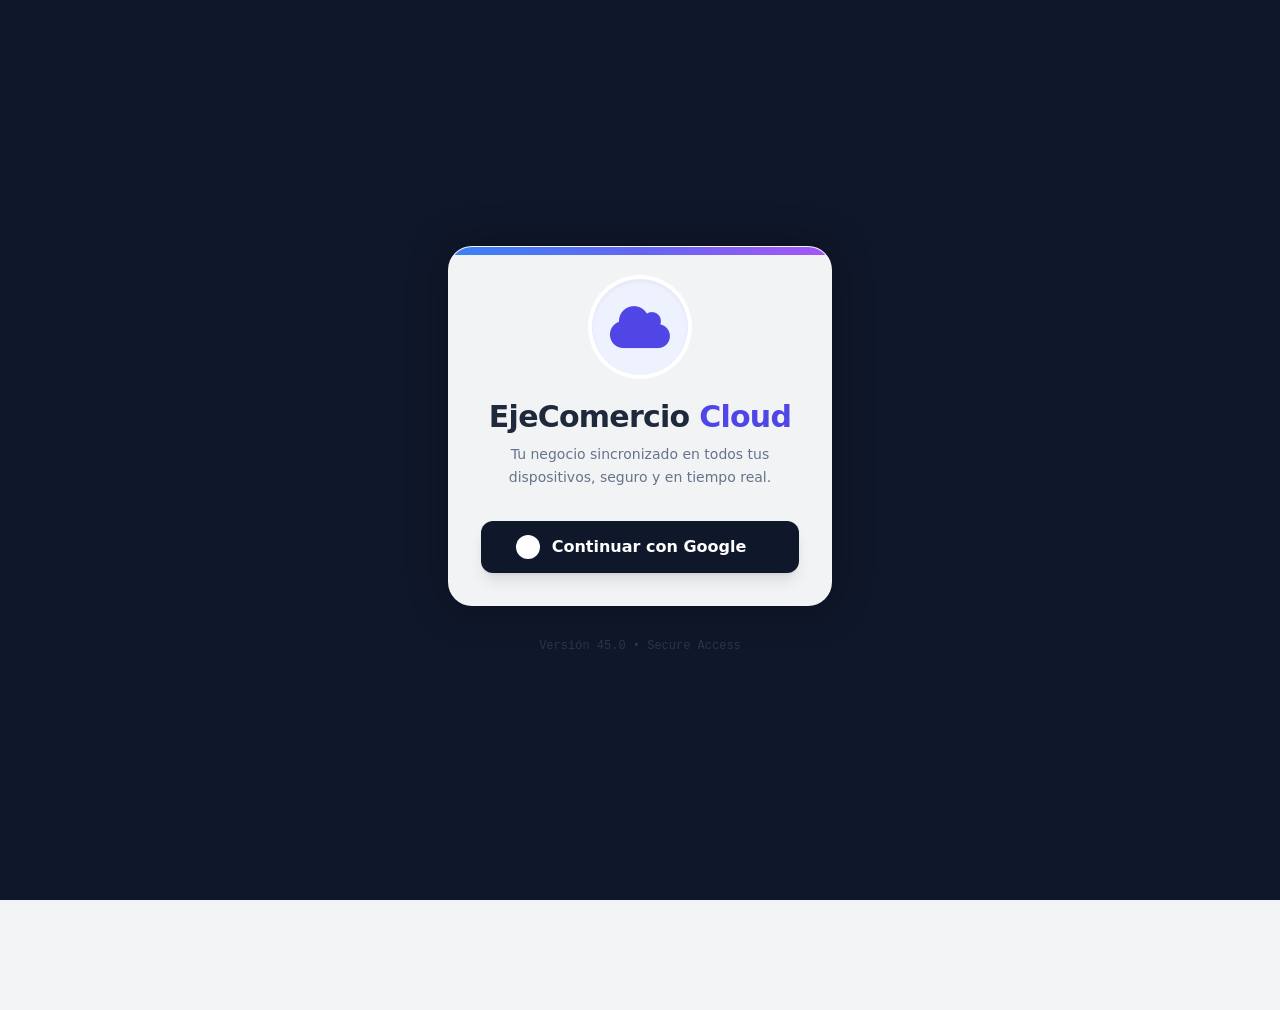
==== index.html @ ea10b77c "v78.2: CACHE_NAME y etiquetas de versión Co-Authored-By: Claude Opus 5.5 <noreply@anthropic.com>" ====
<!DOCTYPE html>
<html lang="es">
<head>
    <meta charset="UTF-8">
    <meta name="viewport" content="width=device-width, initial-scale=1.0">
    <link rel="manifest" href="manifest.json">
    <meta name="theme-color" content="#0F172A">
    <link rel="apple-touch-icon" href="icon-192.png">
    <meta name="apple-mobile-web-app-status-bar-style" content="black-translucent">

    <title>EjeComercio v78.2</title>

    <!-- Fase 39: diseño «Mostrador» opcional, por dispositivo. Antes de pintar, para que no parpadee. -->
    <script>var UI2 = false; try { UI2 = localStorage.getItem('inv_ui') === '2'; } catch (e) {} if (UI2) document.documentElement.classList.add('ui2');</script>

    <!-- ?v=2: evita la copia opaca que guardó el Service Worker hasta la v62.0. Al cambiar de versión una librería, recalcular integrity. -->
    <script src="https://www.gstatic.com/firebasejs/10.8.0/firebase-app-compat.js?v=2" integrity="sha384-4gq9w/AGf72FXdNQ3Kn3EqWP7633NbCMjpYHt8YCZyXf23o2opcuAr4cif41tLrC" crossorigin="anonymous"></script>
    <script src="https://www.gstatic.com/firebasejs/10.8.0/firebase-auth-compat.js?v=2" integrity="sha384-xtdq4MQqPj1dB5DQsuw9O7dh4kHhMP/Wp5u8O1jiaWiou13ZfJIgiccjtVK2pBhL" crossorigin="anonymous"></script>
    <script src="https://www.gstatic.com/firebasejs/10.8.0/firebase-firestore-compat.js?v=2" integrity="sha384-Qgqc/HETq5lqJnRDqWnV1AZGw3pgMYNUVaqLLN1W/55XuWK94epwbCQrOvdoh1Zo" crossorigin="anonymous"></script>
    <script src="https://www.gstatic.com/firebasejs/10.8.0/firebase-storage-compat.js?v=2" integrity="sha384-yTXgVdKIoM5XuQZ1AGw9zFUgmu45OeHYpGDbbWtXHu/qOJxneVAXbw5Rh5CGninE" crossorigin="anonymous"></script>

    <script src="js/vendor/tailwind-3.4.17.js"></script>
    <script src="https://unpkg.com/html5-qrcode@2.3.8/html5-qrcode.min.js?v=2" integrity="sha384-c9d8RFSL+u3exBOJ4Yp3HUJXS4znl9f+z66d1y54ig+ea249SpqR+w1wyvXz/lk+" crossorigin="anonymous" type="text/javascript"></script>
    <script src="https://cdnjs.cloudflare.com/ajax/libs/crypto-js/4.1.1/crypto-js.min.js?v=2" integrity="sha384-S3wQ/l0OsbJoFeJC81UIr3JOlx/OzNJpRt1bV+yhpWQxPAahfpQtpxBSfn+Isslc" crossorigin="anonymous"></script>
    <script src="https://cdn.jsdelivr.net/npm/chart.js@4.6.1/dist/chart.umd.min.js?v=2" integrity="sha384-Emf5ZVIUiarAdhkgtqK+5/Z5qIvM6QoVrS+qAVtfyZVuD5lIHrac0me485+Antp0" crossorigin="anonymous"></script>

    <script src="https://cdnjs.cloudflare.com/ajax/libs/html-to-image/1.11.11/html-to-image.js?v=2" integrity="sha384-UbfRVKN3/elS1r7JcK2FhmPP+KlJ4CvYwbyYD7tH+uTkbT9bNJr9eJeQ0FoFbAgz" crossorigin="anonymous"></script>
    <script src="https://cdnjs.cloudflare.com/ajax/libs/qrcode-generator/1.4.4/qrcode.min.js?v=2" integrity="sha384-mZT2gIty7ZDdOGkxfP6joZcYdMW1Jvj9dRlfpTmaJAKKXTqzygtB22k7FLe+KZC1" crossorigin="anonymous"></script>
    <script src="https://cdnjs.cloudflare.com/ajax/libs/jspdf/2.5.1/jspdf.umd.min.js?v=2" integrity="sha384-JcnsjUPPylna1s1fvi1u12X5qjY5OL56iySh75FdtrwhO/SWXgMjoVqcKyIIWOLk" crossorigin="anonymous"></script>
    <script src="https://cdnjs.cloudflare.com/ajax/libs/jspdf-autotable/3.8.1/jspdf.plugin.autotable.min.js?v=2" integrity="sha384-b8MpgG2ZzWN6OPAtiB1JiBmDr9MpTt3NKK6KQf61hC/L7X4wJrvoTeVmMFPgp3nL" crossorigin="anonymous"></script>

    <link rel="stylesheet" href="https://cdnjs.cloudflare.com/ajax/libs/font-awesome/6.4.0/css/all.min.css?v=2" integrity="sha384-iw3OoTErCYJJB9mCa8LNS2hbsQ7M3C0EpIsO/H5+EGAkPGc6rk+V8i04oW/K5xq0" crossorigin="anonymous">
    
    <link rel="stylesheet" href="css/app.css">
    <link rel="stylesheet" href="css/ui2.css">
</head>

<body class="bg-gray-100 text-gray-800 font-sans min-h-screen pb-12">
    <div id="updateBanner" class="hidden fixed bottom-3 inset-x-3 z-[1000] bg-slate-900 text-white rounded-xl shadow-lg p-3 flex items-center justify-between gap-3 text-sm">
        <span>Hay una versión nueva de EjeComercio.</span>
        <button onclick="location.reload()" class="shrink-0 bg-yellow-400 text-slate-900 font-bold px-3 py-1.5 rounded-lg">Actualizar</button>
    </div>

    <!-- Fase 39: símbolo del logo (versión clara, para fondos ink) -->
    <svg data-ui="2" width="0" height="0" style="position:absolute" aria-hidden="true" focusable="false"><symbol id="ecMark" viewBox="0 0 910.38 908.17"><path fill="#fff" d="M182.32.5l545.55-.5c88.77,6.27,162.78,71.56,177.8,159.59,7.77,190.45,4.02,382.46,1.99,573.21-10.65,88.06-75.99,156.71-162.87,172.79-187.3,5.12-375.39.81-562.98,2.2C72.63,897.73-4.91,803.39.24,694.95l1.65-396.79c.27-66.44-9.62-139.8,23.97-200.21C57.45,41.13,117.5,4.99,182.32.5ZM440.07,238.24v44.35c0,6.19,11.95,9.91,16.57,4.38l126.7-85.46c5.81-5.38,5.77-13.26-.77-17.95-41.7-24.87-82.61-60.66-124.55-84.13-5.56-3.11-16.25-7.01-17.95,2.29-1.46,8,2.42,46.02-1.62,48.81-181.63,9.37-316.95,181.54-281.34,361.11,15.16,76.46,61.96,148.63,127.14,190.82,19.17-22.92,47.47-40.51,74.07-53.81l-37.33-24.37c-62.97-50.33-94.14-132.72-78.67-212.48,18.27-94.17,100.75-170.07,197.75-173.56ZM469.64,669.55v-44.35c0-3.98-12.81-8.88-16.95-4.76l-128.33,87.3c-3.7,3.2-2.93,8.51-2.21,12.78l138.22,91.24c4.26-.33,8.39-3.13,9.24-7.47,1.42-7.25-1.66-46.1.03-47.8,117.07-3.28,224.54-83.24,266.94-191.32,47.19-120.31,11.81-257.26-85.24-340.79-4.01-3.46-20.09-16.99-23.53-18.32-1.88-.73-3.23-1.48-5.13-.1-16.71,25.53-46.3,38.02-71.29,54.01,94.02,48.66,138.96,155.22,109.59,257.43-18.03,62.73-67.21,116.39-128.26,139.56-8.68,3.3-59.2,18.43-63.07,12.58ZM540.07,514.76h-137.39c-4.08,0-9.63-13.9,5.62-16.99,39.3-7.95,89.36-4.73,129.88-10.99,15.77-1.59,18.33-23.6,22.39-36.74,5.2-16.82,17.7-52.08,19.66-67.41,3.12-24.37-28.56-15.52-41.81-15.62-17.03-.13-33.52-.09-50.44,0-37.57.22-75.46.83-112.8-1.79-11.32-32.43-13.84-40.4-50.86-36.65-15.24,1.54-13.39,17.8.07,19.23,5.41.57,22.63-2,25.26,3.02l38.29,131.95c.15,1.68-6.87,7.11-8.31,10.67-7.43,18.38,1.19,37.71,21.31,40.44,42.88-3.65,93.79,4.86,135.69.04,15.14-1.74,14.16-16.9,3.44-19.17ZM408.3,546.47c-21.41,4.34-16.16,40.07,6.39,37.84,24.22-2.4,22.94-43.79-6.39-37.84ZM516.09,546.44c-19.6,4.49-16.91,40.44,7.55,37.13,26.36-3.58,20.27-43.5-7.55-37.13Z" /> <path fill="#0f172a" d="M440.07,238.24c-97,3.49-179.48,79.39-197.75,173.56-15.47,79.76,15.7,162.15,78.67,212.48l37.33,24.37c-26.6,13.3-54.9,30.88-74.07,53.81-65.18-42.19-111.97-114.36-127.14-190.82-35.61-179.57,99.7-351.74,281.34-361.11,4.05-2.79.16-40.81,1.62-48.81,1.7-9.3,12.39-5.4,17.95-2.29,41.95,23.47,82.86,59.26,124.55,84.13,6.54,4.69,6.57,12.57.77,17.95l-126.7,85.46c-4.62,5.53-16.57,1.81-16.57-4.38v-44.35Z" /> <path fill="#0f172a" d="M469.64,669.55c3.87,5.85,54.39-9.29,63.07-12.58,61.06-23.18,110.24-76.83,128.26-139.56,29.37-102.21-15.57-208.77-109.59-257.43,24.99-16,54.58-28.49,71.29-54.01,1.9-1.38,3.25-.63,5.13.1,3.43,1.33,19.51,14.87,23.53,18.32,97.04,83.54,132.43,220.49,85.24,340.79-42.39,108.08-149.86,188.04-266.94,191.32-1.68,1.7,1.39,40.55-.03,47.8-.85,4.34-4.98,7.15-9.24,7.47l-138.22-91.24c-.72-4.27-1.49-9.59,2.21-12.78l128.33-87.3c4.14-4.12,16.95.78,16.95,4.76v44.35Z" /> <path fill="#0f172a" d="M540.07,514.76c10.72,2.27,11.7,17.43-3.44,19.17-41.9,4.82-92.81-3.68-135.69-.04-20.12-2.73-28.74-22.06-21.31-40.44,1.44-3.57,8.46-8.99,8.31-10.67l-38.29-131.95c-2.63-5.02-19.85-2.45-25.26-3.02-13.46-1.43-15.32-17.69-.07-19.23,37.02-3.75,39.54,4.22,50.86,36.65,37.34,2.62,75.23,2.01,112.8,1.79,16.92-.1,33.42-.14,50.44,0,13.25.1,44.93-8.75,41.81,15.62-1.97,15.33-14.47,50.59-19.66,67.41-4.06,13.14-6.62,35.15-22.39,36.74-40.51,6.26-90.58,3.04-129.88,10.99-15.25,3.09-9.7,16.99-5.62,16.99h137.39ZM474.24,456.76l45.6-47.44c6.36-10.8-5.53-21.09-15.34-13.59-7.46,6.02-34.82,40.63-41.3,42.33-7.89,2.06-16.15-21.97-28.32-16.32-2.38,1.11-6.86,6.91-6.22,9.71,1.14,5.03,24.22,28.73,29.54,31.28,6.94,3.32,10.89-1.15,16.04-5.96Z" /> <path fill="#0f172a" d="M408.3,546.47c29.33-5.95,30.61,35.44,6.39,37.84-22.55,2.23-27.8-33.49-6.39-37.84Z" /> <path fill="#0f172a" d="M516.09,546.44c27.82-6.37,33.91,33.55,7.55,37.13-24.46,3.32-27.15-32.64-7.55-37.13Z" /> <path fill="#fff" d="M429.27,432.67c1.94,2.31,5.64,6.73,10.5,12.48,0,0,1.77,2.44,12.63,13.24.53.53,3.53,2.88,7.61,5.02.58.3,2.18,1.05,4.26.76,2.4-.33,4-2,4.57-2.59,2.83-2.95,23.13-23.89,51.09-52.95.45-.7,1.87-3.1,1.55-6.38-.35-3.53-2.47-5.69-3.04-6.24-.51-.52-3.28-3.24-7.61-3.19-3.35.03-5.66,1.7-6.39,2.28-19.83,20.66-34.2,35.77-36.49,38.22-1.78,1.9-3.55,3.8-3.55,3.8-1.04,1.12-1.98,2.13-2.8,3.01l-2.84-2.84c-.94-.94-1.88-1.88-2.82-2.82-4.18-4.18-8.37-8.37-12.55-12.55-.79-.46-3.8-2.07-7.56-1.26-2.24.48-3.78,1.61-4.56,2.28-.61.67-1.53,1.85-2.08,3.55-.92,2.85-.21,5.3.1,6.19Z" /> <rect fill="#0f172a" x="369.49" y="362.62" width="192.32" height="17.4" transform="translate(11.99 -14.56) rotate(1.81)" /></symbol></svg>

    <div data-ui="2" id="loginOverlay" class="ui2-login">
        <section class="ui2-login__hero">
            <p class="ui2-login__brand"><svg class="ui2-mark" aria-hidden="true" focusable="false"><use href="#ecMark"/></svg><span>Eje<b>Comercio</b></span></p>
            <p class="ui2-login__lead">Inventario, ventas y fiados de tu negocio, en dólares y bolívares.</p>
            <h1 class="ui2-login__title">Tu negocio sincronizado en todos tus dispositivos.</h1>
            <ul class="ui2-login__features">
                <li><span data-icon="box" data-size="22"></span><span><b>Inventario y caja</b><small>Vende con el escáner y la tasa del día en dólares y bolívares.</small></span></li>
                <li><span data-icon="users" data-size="22"></span><span><b>Fiados</b><small>Abonos, fechas de pago, recargos y recordatorios por WhatsApp.</small></span></li>
                <li><span data-icon="store" data-size="22"></span><span><b>Vitrina en línea</b><small>Tu catálogo público con pedidos por WhatsApp.</small></span></li>
            </ul>
            <p class="ui2-login__foot">Seguro y en tiempo real.</p>
        </section>
        <section class="ui2-login__panel">
            <div class="ui2-login__card">
                <h2>Entra a tu negocio</h2>
                <p class="ec-field__hint ui2-hint-row"><span data-icon="cloud" data-size="14"></span>Tu negocio sincronizado en todos tus dispositivos, seguro y en tiempo real.</p>
                <button type="button" onclick="loginWithGoogle()" class="ec-google"><img src="https://www.gstatic.com/firebasejs/ui/2.0.0/images/auth/google.svg" alt="">Entrar con Google</button>
                <p id="loginStatus" class="ec-field__hint hidden" role="status">Conectando…</p>
                <p class="ec-field__hint ui2-hint-row"><span data-icon="lock" data-size="14"></span>Acceso seguro con tu cuenta de Google</p>
            </div>
        </section>
    </div>

    <div data-ui="1" id="loginOverlay"
        class="fixed inset-0 z-[200] bg-slate-900 flex flex-col items-center justify-center p-4 transition-all duration-500 backdrop-blur-md">
        <div
            class="bg-white/95 backdrop-blur-xl p-8 rounded-3xl shadow-[0_0_40px_rgba(0,0,0,0.3)] max-w-sm w-full text-center border border-white/20 relative overflow-hidden">
    
            <div class="absolute top-0 left-0 w-full h-2 bg-gradient-to-r from-blue-500 via-indigo-500 to-purple-500"></div>
    
            <div
                class="w-24 h-24 bg-indigo-50 rounded-full flex items-center justify-center mx-auto mb-6 shadow-inner ring-4 ring-white">
                <i class="fa-solid fa-cloud text-5xl text-indigo-600"></i>
            </div>
    
            <h1 class="text-3xl font-black text-slate-800 mb-2 tracking-tight">EjeComercio <span
                    class="text-indigo-600">Cloud</span></h1>
            <p class="text-slate-500 text-sm mb-8 font-medium leading-relaxed">Tu negocio sincronizado en todos tus
                dispositivos, seguro y en tiempo real.</p>
    
            <button onclick="loginWithGoogle()"
                class="group w-full bg-slate-900 text-white font-bold py-3.5 px-4 rounded-xl flex items-center justify-center gap-3 hover:bg-slate-800 transition-all shadow-lg hover:shadow-xl hover:-translate-y-0.5 active:scale-95 active:translate-y-0">
                <div class="bg-white p-1 rounded-full w-6 h-6 flex items-center justify-center">
                    <img src="https://www.gstatic.com/firebasejs/ui/2.0.0/images/auth/google.svg" class="w-4 h-4">
                </div>
                <span>Continuar con Google</span>
                <i
                    class="fa-solid fa-arrow-right opacity-0 group-hover:opacity-100 transition-opacity -ml-2 group-hover:ml-0"></i>
            </button>
    
            <p id="loginStatus"
                class="mt-6 text-xs font-bold text-indigo-500 hidden animate-pulse flex items-center justify-center gap-2">
                <i class="fa-solid fa-circle-notch fa-spin"></i> Conectando...
            </p>
        </div>
        <p class="text-slate-600 text-xs mt-8 font-mono opacity-50">Versión 45.0 • Secure Access</p>
    </div>

    <div id="securityModal"
        class="modal-in fixed inset-0 z-[210] bg-slate-900/90 backdrop-blur-sm hidden flex items-center justify-center p-4 transition-opacity duration-300">
        <div
            class="bg-white rounded-3xl shadow-2xl w-full max-w-sm overflow-hidden transform transition-all scale-100 animate-bounce-in">
    
            <div class="bg-slate-50 p-6 pb-4 text-center border-b border-slate-100">
                <div id="secModalIconBg"
                    class="w-16 h-16 bg-purple-100 rounded-2xl flex items-center justify-center mx-auto mb-4 shadow-sm rotate-3 transition-transform">
                    <i id="secModalIcon" class="fa-solid fa-shield-halved text-3xl text-purple-600"></i>
                </div>
                <h3 id="secModalTitle" class="text-xl font-black text-slate-800 uppercase tracking-tight">AUTORIZACIÓN</h3>
                <p id="secModalDesc" class="text-xs text-slate-500 mt-1 font-medium px-4">Ingresa tu Clave Maestra para
                    continuar</p>
            </div>
    
            <div class="p-6 pt-4">
                <div class="relative mb-4">
                    <i class="fa-solid fa-key absolute left-4 top-1/2 -translate-y-1/2 text-slate-400"></i>
                    <input type="password" id="secModalInput"
                        class="w-full bg-slate-50 border border-slate-200 text-slate-800 text-lg font-bold rounded-xl py-3 pl-10 pr-4 outline-none focus:ring-2 focus:ring-purple-500 focus:border-transparent transition-all placeholder-slate-300 text-center tracking-widest"
                        placeholder="••••••">
                </div>
    
                <div class="flex gap-3">
                    <button id="secModalCancel" onclick="closeSecurityModal()"
                        class="flex-1 py-3 rounded-xl border border-slate-200 text-slate-600 font-bold hover:bg-slate-50 transition active:scale-95 text-sm">
                        Cancelar
                    </button>
                    <button id="secModalConfirm"
                        class="flex-1 py-3 rounded-xl bg-purple-600 text-white font-bold shadow-lg shadow-purple-200 hover:bg-purple-700 transition active:scale-95 text-sm flex items-center justify-center gap-2">
                        <span>Confirmar</span> <i class="fa-solid fa-check"></i>
                    </button>
                </div>
            </div>
        </div>
    </div>

    <div id="dialogModal" role="alertdialog" aria-modal="true" aria-labelledby="dialogTitle" aria-describedby="dialogMsg"
        class="modal-in fixed inset-0 z-[450] bg-slate-900/90 backdrop-blur-sm hidden flex items-center justify-center p-4 transition-opacity duration-300">
        <div
            class="bg-white rounded-3xl shadow-2xl w-full max-w-xs overflow-hidden transform transition-all scale-100 animate-bounce-in text-center p-6">
    
            <div id="dialogIconBg" class="w-16 h-16 rounded-full flex items-center justify-center mx-auto mb-4 shadow-sm"></div>
    
            <h3 id="dialogTitle" class="text-xl font-black text-slate-800 mb-2"></h3>
            <p id="dialogMsg" class="text-sm text-gray-500 mb-6 leading-relaxed whitespace-pre-line break-words select-text"></p>
    
            <div class="flex gap-3" id="dialogButtons">
            </div>
        </div>
    </div>

    <!-- Fase 39: armazón del diseño nuevo (mismos id y onclick que el actual) -->
    <aside data-ui="2" class="ec-sidenav ui2-sidenav" aria-label="Menú principal">
        <div class="ec-sidenav__brand"><svg class="ui2-mark" style="width:34px;height:34px" aria-hidden="true" focusable="false"><use href="#ecMark"/></svg><span>Eje<b>Comercio</b></span><span class="ui2-ver">v78.2</span></div>
        <nav aria-label="Secciones" class="ec-sidenav__list">
            <button type="button" class="ec-sidenav__item" data-nav-tab="home" aria-current="page" onclick="switchTab('home')"><span data-icon="box"></span><span>Inventario</span></button>
            <button type="button" class="ec-sidenav__item" data-nav-tab="credits" onclick="switchTab('credits')"><span data-icon="users"></span><span>Fiados</span><span class="ec-sidenav__count hidden" data-credit-count>0</span></button>
            <button type="button" class="ec-sidenav__item" data-nav-tab="history" onclick="switchTab('history')"><span data-icon="clock"></span><span>Historial</span></button>
            <button type="button" class="ec-sidenav__item" onclick="openOrders()"><span data-icon="inbox"></span><span>Pedidos en línea</span></button>
            <button type="button" class="ec-sidenav__item" onclick="openDashboard()"><span data-icon="chart"></span><span>Estadísticas</span></button>
            <button type="button" class="ec-sidenav__item" onclick="openProfitFromMenu()"><span data-icon="coins"></span><span>Ganancias</span><span class="ec-sidenav__pro">Pro</span></button>
            <button type="button" class="ec-sidenav__item" onclick="toggleMenu('config')"><span data-icon="sliders"></span><span>Ajustes</span></button>
        </nav>
        <div style="flex: 1"></div>
        <button type="button" class="ec-sidenav__user" onclick="toggleUserMenu()" aria-haspopup="menu"><span class="ec-avatar ui2-sideav"><img id="ui2SideImg" class="hidden" src="" alt="" referrerpolicy="no-referrer"><span id="ui2SideIni" data-icon="user"></span></span><span style="flex: 1; min-width: 0"><span id="ui2SideName" class="ui2-side__t">Mi cuenta</span><span id="ui2SideSync" class="ui2-side__s">Sin sesión</span></span><span data-icon="more" data-size="18"></span></button>
    </aside>

    <header data-ui="2" class="ec-appbar ui2-appbar">
        <svg class="ui2-mark" role="img" aria-label="EjeComercio"><use href="#ecMark"/></svg>
        <span class="ui2-ver ui2-ver--bar">v78.2</span>
        <span id="ui2PageTitle" class="ui2-pagetitle">Inventario</span>
        <div class="ec-appbar__status ui2-status">
            <button type="button" id="catalogBadge" onclick="showCatalogDetail()" class="hidden" aria-label="Estado de la vitrina"></button>
            <span id="customRateBadge" class="hidden ec-chip ec-chip--warning">Personalizada</span>
            <span id="euroRateBadge" class="hidden ec-chip ec-chip--success">Euro BCV</span>
        </div>
        <button type="button" id="ordersBadge" onclick="openOrders()" class="hidden flex items-center" aria-label="Pedidos en línea" title="Pedidos en línea"><span data-icon="inbox" data-size="18" style="display:inline-flex"></span><span id="ordersCount"></span></button>
        <div id="rateBox" class="flex items-center border">
            <span class="ui2-rate__label">Tasa</span>
            <input type="number" id="displayRate" readonly aria-label="Tasa del día en bolívares" placeholder="0.00">
            <button type="button" onclick="fetchAllRates()" id="refreshRateBtn" aria-label="Actualizar tasas" title="Actualizar tasas"><i class="fa-solid fa-sync-alt"></i></button>
        </div>
        <div class="ui2-account">
            <button type="button" class="ui2-avatar" onclick="toggleUserMenu()" aria-label="Menú de la cuenta" aria-haspopup="menu">
                <img id="userAvatar" src="" alt="" class="hidden">
                <span id="userIcon" data-icon="user" data-size="20"></span>
            </button>
            <span class="ui2-sync" title="Estado de la sincronización"><span id="statusDot"></span><span id="statusPing" class="hidden"></span></span>

            <div id="userMenuDropdown" class="ec-menu hidden" role="menu" aria-label="Menú de la cuenta">
                <div class="ec-sheet__grip"></div>
                <div class="ec-menu__head">
                    <span class="ec-avatar ui2-sideav"><img id="ui2MenuImg" class="hidden" alt="" referrerpolicy="no-referrer"><span id="ui2MenuIni" data-icon="user"></span></span>
                    <span style="flex: 1; min-width: 0"><span class="ec-menu__name" id="userNameDisplay">Usuario</span><span class="ec-menu__mail" id="userEmailDisplay">...</span></span>
                    <button type="button" id="userPlanChip" onclick="openMyPlan(); toggleUserMenu()">Gratis</button>
                </div>
                <button type="button" class="ec-menu__item" role="menuitem" onclick="openDashboard(); toggleUserMenu()"><span data-icon="chart"></span><span>Estadísticas</span></button>
                <button type="button" class="ec-menu__item" role="menuitem" onclick="openProfitFromMenu(); toggleUserMenu()"><span data-icon="coins"></span><span>Ganancias</span><span class="ec-chip ec-chip--pro ec-menu__end">Pro</span></button>
                <button type="button" class="ec-menu__item" role="menuitem" onclick="openMyPlan(); toggleUserMenu()"><span data-icon="crown"></span><span>Mi plan</span></button>
                <button type="button" class="ec-menu__item" role="menuitem" onclick="toggleMenu('config'); toggleUserMenu()"><span data-icon="sliders"></span><span>Ajustes</span></button>
                <button type="button" class="ec-menu__item" role="menuitem" onclick="exportInventoryPDF(); toggleUserMenu()"><span data-icon="download"></span><span>Exportar inventario (PDF)</span></button>
                <div class="ec-menu__sep" role="separator"></div>
                <button type="button" id="btnToggleDesign" class="ec-menu__item hidden" role="menuitem" onclick="toggleDesign()"><span data-icon="swap"></span><span>Volver al diseño anterior</span></button>
                <div class="ec-menu__sep" role="separator"></div>
                <button type="button" id="btnAuthAction" role="menuitem" onclick="handleAuthAction()"><span data-icon="logout"></span><i id="iconAuthAction"></i><span id="textAuthAction">Iniciar Sesión</span></button>
            </div>
            <div class="ec-scrim ui2-scrim"></div>
        </div>
    </header>

    <header data-ui="1" class="bg-slate-900 text-white shadow-lg sticky top-0 z-50">
        <div class="container mx-auto px-4 py-3 flex flex-row justify-between items-center">
            <div class="flex items-center gap-2 overflow-hidden">
                <h1 class="text-lg md:text-2xl font-bold text-yellow-500 flex items-center gap-2 truncate">
                    <svg class="w-8 h-8 drop-shadow-md" viewBox="0 0 910.38 908.17" xmlns="http://www.w3.org/2000/svg">
                        <defs>
                            <style>
                                .cls-1 {
                                    fill: #fff;
                                }
                    
                                .cls-2 {
                                    fill: #0f172a;
                                }
                            </style>
                        </defs>
                        <path class="cls-1"
                            d="M182.32.5l545.55-.5c88.77,6.27,162.78,71.56,177.8,159.59,7.77,190.45,4.02,382.46,1.99,573.21-10.65,88.06-75.99,156.71-162.87,172.79-187.3,5.12-375.39.81-562.98,2.2C72.63,897.73-4.91,803.39.24,694.95l1.65-396.79c.27-66.44-9.62-139.8,23.97-200.21C57.45,41.13,117.5,4.99,182.32.5ZM440.07,238.24v44.35c0,6.19,11.95,9.91,16.57,4.38l126.7-85.46c5.81-5.38,5.77-13.26-.77-17.95-41.7-24.87-82.61-60.66-124.55-84.13-5.56-3.11-16.25-7.01-17.95,2.29-1.46,8,2.42,46.02-1.62,48.81-181.63,9.37-316.95,181.54-281.34,361.11,15.16,76.46,61.96,148.63,127.14,190.82,19.17-22.92,47.47-40.51,74.07-53.81l-37.33-24.37c-62.97-50.33-94.14-132.72-78.67-212.48,18.27-94.17,100.75-170.07,197.75-173.56ZM469.64,669.55v-44.35c0-3.98-12.81-8.88-16.95-4.76l-128.33,87.3c-3.7,3.2-2.93,8.51-2.21,12.78l138.22,91.24c4.26-.33,8.39-3.13,9.24-7.47,1.42-7.25-1.66-46.1.03-47.8,117.07-3.28,224.54-83.24,266.94-191.32,47.19-120.31,11.81-257.26-85.24-340.79-4.01-3.46-20.09-16.99-23.53-18.32-1.88-.73-3.23-1.48-5.13-.1-16.71,25.53-46.3,38.02-71.29,54.01,94.02,48.66,138.96,155.22,109.59,257.43-18.03,62.73-67.21,116.39-128.26,139.56-8.68,3.3-59.2,18.43-63.07,12.58ZM540.07,514.76h-137.39c-4.08,0-9.63-13.9,5.62-16.99,39.3-7.95,89.36-4.73,129.88-10.99,15.77-1.59,18.33-23.6,22.39-36.74,5.2-16.82,17.7-52.08,19.66-67.41,3.12-24.37-28.56-15.52-41.81-15.62-17.03-.13-33.52-.09-50.44,0-37.57.22-75.46.83-112.8-1.79-11.32-32.43-13.84-40.4-50.86-36.65-15.24,1.54-13.39,17.8.07,19.23,5.41.57,22.63-2,25.26,3.02l38.29,131.95c.15,1.68-6.87,7.11-8.31,10.67-7.43,18.38,1.19,37.71,21.31,40.44,42.88-3.65,93.79,4.86,135.69.04,15.14-1.74,14.16-16.9,3.44-19.17ZM408.3,546.47c-21.41,4.34-16.16,40.07,6.39,37.84,24.22-2.4,22.94-43.79-6.39-37.84ZM516.09,546.44c-19.6,4.49-16.91,40.44,7.55,37.13,26.36-3.58,20.27-43.5-7.55-37.13Z" />
                        <path class="cls-2"
                            d="M440.07,238.24c-97,3.49-179.48,79.39-197.75,173.56-15.47,79.76,15.7,162.15,78.67,212.48l37.33,24.37c-26.6,13.3-54.9,30.88-74.07,53.81-65.18-42.19-111.97-114.36-127.14-190.82-35.61-179.57,99.7-351.74,281.34-361.11,4.05-2.79.16-40.81,1.62-48.81,1.7-9.3,12.39-5.4,17.95-2.29,41.95,23.47,82.86,59.26,124.55,84.13,6.54,4.69,6.57,12.57.77,17.95l-126.7,85.46c-4.62,5.53-16.57,1.81-16.57-4.38v-44.35Z" />
                        <path class="cls-2"
                            d="M469.64,669.55c3.87,5.85,54.39-9.29,63.07-12.58,61.06-23.18,110.24-76.83,128.26-139.56,29.37-102.21-15.57-208.77-109.59-257.43,24.99-16,54.58-28.49,71.29-54.01,1.9-1.38,3.25-.63,5.13.1,3.43,1.33,19.51,14.87,23.53,18.32,97.04,83.54,132.43,220.49,85.24,340.79-42.39,108.08-149.86,188.04-266.94,191.32-1.68,1.7,1.39,40.55-.03,47.8-.85,4.34-4.98,7.15-9.24,7.47l-138.22-91.24c-.72-4.27-1.49-9.59,2.21-12.78l128.33-87.3c4.14-4.12,16.95.78,16.95,4.76v44.35Z" />
                        <path class="cls-2"
                            d="M540.07,514.76c10.72,2.27,11.7,17.43-3.44,19.17-41.9,4.82-92.81-3.68-135.69-.04-20.12-2.73-28.74-22.06-21.31-40.44,1.44-3.57,8.46-8.99,8.31-10.67l-38.29-131.95c-2.63-5.02-19.85-2.45-25.26-3.02-13.46-1.43-15.32-17.69-.07-19.23,37.02-3.75,39.54,4.22,50.86,36.65,37.34,2.62,75.23,2.01,112.8,1.79,16.92-.1,33.42-.14,50.44,0,13.25.1,44.93-8.75,41.81,15.62-1.97,15.33-14.47,50.59-19.66,67.41-4.06,13.14-6.62,35.15-22.39,36.74-40.51,6.26-90.58,3.04-129.88,10.99-15.25,3.09-9.7,16.99-5.62,16.99h137.39ZM474.24,456.76l45.6-47.44c6.36-10.8-5.53-21.09-15.34-13.59-7.46,6.02-34.82,40.63-41.3,42.33-7.89,2.06-16.15-21.97-28.32-16.32-2.38,1.11-6.86,6.91-6.22,9.71,1.14,5.03,24.22,28.73,29.54,31.28,6.94,3.32,10.89-1.15,16.04-5.96Z" />
                        <path class="cls-2" d="M408.3,546.47c29.33-5.95,30.61,35.44,6.39,37.84-22.55,2.23-27.8-33.49-6.39-37.84Z" />
                        <path class="cls-2" d="M516.09,546.44c27.82-6.37,33.91,33.55,7.55,37.13-24.46,3.32-27.15-32.64-7.55-37.13Z" />
                        <path class="cls-1"
                            d="M429.27,432.67c1.94,2.31,5.64,6.73,10.5,12.48,0,0,1.77,2.44,12.63,13.24.53.53,3.53,2.88,7.61,5.02.58.3,2.18,1.05,4.26.76,2.4-.33,4-2,4.57-2.59,2.83-2.95,23.13-23.89,51.09-52.95.45-.7,1.87-3.1,1.55-6.38-.35-3.53-2.47-5.69-3.04-6.24-.51-.52-3.28-3.24-7.61-3.19-3.35.03-5.66,1.7-6.39,2.28-19.83,20.66-34.2,35.77-36.49,38.22-1.78,1.9-3.55,3.8-3.55,3.8-1.04,1.12-1.98,2.13-2.8,3.01l-2.84-2.84c-.94-.94-1.88-1.88-2.82-2.82-4.18-4.18-8.37-8.37-12.55-12.55-.79-.46-3.8-2.07-7.56-1.26-2.24.48-3.78,1.61-4.56,2.28-.61.67-1.53,1.85-2.08,3.55-.92,2.85-.21,5.3.1,6.19Z" />
                        <rect class="cls-2" x="369.49" y="362.62" width="192.32" height="17.4"
                            transform="translate(11.99 -14.56) rotate(1.81)" />
                    </svg>
                    <span class="hidden md:inline text-slate-100">
                        Eje<span class="text-yellow-400">Comercio</span>
                    </span>
                    <span class="text-xs bg-yellow-600 text-black px-1.5 rounded">v78.2</span>
                </h1>
                <span id="customRateBadge" class="hidden text-[10px] bg-yellow-200 text-yellow-900 border border-yellow-400 px-2 py-0.5 rounded font-bold uppercase animate-pulse">
                    <i class="fa-solid fa-triangle-exclamation mr-1"></i>Personalizada
                </span>
                <span id="euroRateBadge" class="hidden text-[10px] bg-green-200 text-green-900 border border-green-400 px-2 py-0.5 rounded font-bold uppercase">
                    <i class="fa-solid fa-euro-sign mr-1"></i>Euro BCV
                </span>
            </div>
            <div class="flex items-center gap-3">
                
                <button type="button" id="catalogBadge" onclick="showCatalogDetail()" class="hidden"></button>
                <button type="button" id="ordersBadge" onclick="openOrders()" class="hidden text-[11px] font-bold flex items-center gap-1 h-8 px-2 rounded bg-slate-800 border border-slate-700 text-amber-300" title="Pedidos en línea"><i class="fa-solid fa-inbox text-sm"></i><span id="ordersCount"></span></button>
                <div id="rateBox" class="bg-slate-800 p-1.5 rounded flex items-center gap-2 border border-slate-700 transition-colors">
                    <span class="text-xs text-gray-400 font-bold">Tasa:</span>
                    <input type="number" id="displayRate" readonly class="bg-transparent text-white w-16 text-sm font-mono focus:outline-none text-right cursor-default" placeholder="0.00">
                    <button onclick="fetchAllRates()" id="refreshRateBtn" class="text-blue-400 hover:text-blue-300 ml-1" title="Sincronizar Tasas">
                        <i class="fa-solid fa-sync-alt"></i>
                    </button>
                </div>

                <div class="relative z-10">
                    <button onclick="toggleUserMenu()" class="bg-gray-700 hover:bg-gray-600 text-white p-1.5 rounded-full w-9 h-9 flex items-center justify-center transition shadow overflow-hidden border border-gray-600">
                        <img id="userAvatar" src="" class="w-full h-full object-cover hidden rounded-full">
                        <i id="userIcon" class="fa-solid fa-user"></i>
                    </button>

                    <div
                        class="absolute -bottom-1 -right-1 flex items-center justify-center w-5 h-5 z-20 focus:outline-none group"
                        title="Estatus de Conexión">
                        <div class="relative flex items-center justify-center w-full h-full">
                            <div id="statusDot"
                                class="w-3.5 h-3.5 rounded-full bg-emerald-500 border-[2px] border-slate-900 transition-all duration-500 z-10">
                            </div>
                    
                            <div id="statusPing" class="absolute inset-0 m-auto w-full h-full rounded-full bg-emerald-500 opacity-0 z-0">
                            </div>
                        </div>
                    </div>
                    
                    <div id="userMenuDropdown" class="absolute right-0 top-full mt-2 w-64 max-w-[calc(100vw-1rem)] bg-white rounded-lg shadow-xl py-2 hidden z-50 border border-gray-100">
                        <div class="px-4 py-2 border-b border-gray-100 bg-gray-50">
                            <p class="text-xs font-bold text-gray-800 truncate" id="userNameDisplay">Usuario</p>
                            <p class="text-[10px] text-gray-500 truncate" id="userEmailDisplay">...</p>
                            <button type="button" id="userPlanChip" onclick="openMyPlan(); toggleUserMenu()" class="mt-1.5 text-[10px] font-bold px-2 py-0.5 rounded-full bg-gray-200 text-gray-600">Gratis</button>
                        </div>

                        <button onclick="openDashboard(); toggleUserMenu()" class="w-full text-left px-4 py-2.5 text-sm text-gray-700 hover:bg-blue-50 flex items-center gap-3 transition">
                            <i class="fa-solid fa-chart-line text-indigo-500 w-4 text-center"></i> Estadísticas
                        </button>
                        <button onclick="openProfitFromMenu(); toggleUserMenu()" class="w-full text-left px-4 py-2.5 text-sm text-gray-700 hover:bg-blue-50 flex items-center gap-3 transition">
                            <i class="fa-solid fa-sack-dollar text-emerald-500 w-4 text-center"></i> Ganancias
                            <span class="ml-auto text-[9px] font-bold px-1.5 py-0.5 rounded bg-amber-100 text-amber-800">Pro</span>
                        </button>
                        <button onclick="openMyPlan(); toggleUserMenu()" class="w-full text-left px-4 py-2.5 text-sm text-gray-700 hover:bg-blue-50 flex items-center gap-3 transition">
                            <i class="fa-solid fa-crown text-amber-500 w-4 text-center"></i> Mi plan
                        </button>
                        <button onclick="toggleMenu('config'); toggleUserMenu()" class="w-full text-left px-4 py-2.5 text-sm text-gray-700 hover:bg-blue-50 flex items-center gap-3 transition">
                            <i class="fa-solid fa-gear text-gray-400 w-4 text-center"></i> Ajustes
                        </button>
                        <button onclick="exportInventoryPDF(); toggleUserMenu()" class="w-full text-left px-4 py-2.5 text-sm text-gray-700 hover:bg-blue-50 flex items-center gap-3 transition" title="Descarga un PDF de tu inventario actual">
                            <i class="fa-solid fa-file-pdf text-rose-500 w-4 text-center"></i> Exportar inventario (PDF)
                        </button>
                        <button type="button" id="btnToggleDesign" onclick="toggleDesign()" class="hidden w-full text-left px-4 py-2.5 text-sm text-gray-700 hover:bg-blue-50 flex items-center gap-3 transition">
                            <i class="fa-solid fa-wand-magic-sparkles text-indigo-500 w-4 text-center"></i> Probar el diseño nuevo
                        </button>

                        <div class="border-t border-gray-100 my-1"></div>

                        <button id="btnAuthAction" onclick="handleAuthAction()" class="w-full text-left px-4 py-3 text-sm text-blue-600 hover:bg-blue-50 flex items-center gap-2 transition">
                            <i id="iconAuthAction" class="fa-solid fa-right-to-bracket"></i> 
                            <span id="textAuthAction">Iniciar Sesión</span>
                        </button>
                    </div>
                </div>
            </div>
        </div>
    </header>

    <div id="authModal" class="fixed inset-0 modal-bg z-[100] hidden flex items-center justify-center p-4">
        <div class="bg-white rounded-xl shadow-2xl w-full max-w-xs overflow-hidden transform transition-all p-6 text-center">
            <div class="mb-4">
                <div class="mx-auto w-12 h-12 bg-red-100 rounded-full flex items-center justify-center mb-2">
                    <i class="fa-solid fa-lock text-red-600 text-xl"></i>
                </div>
                <h3 id="authTitle" class="text-lg font-bold text-gray-800">Acceso Protegido</h3>
                <p id="authDesc" class="text-xs text-gray-500">Ingresa tu contraseña para continuar</p>
            </div>
            <input type="password" id="authPinInput" class="w-full border rounded px-3 py-2 text-center text-lg tracking-widest mb-4 focus:ring-2 focus:ring-red-500 outline-none" placeholder="****">
            <div class="flex gap-2">
                <button onclick="cancelAuth()" class="flex-1 bg-gray-200 text-gray-700 py-2 rounded text-sm hover:bg-gray-300">Cancelar</button>
                <button onclick="submitAuth()" class="flex-1 bg-red-600 text-white py-2 rounded text-sm hover:bg-red-700 font-bold">Confirmar</button>
            </div>
        </div>
    </div>

    <div id="dateModal" class="fixed inset-0 modal-bg z-[65] hidden flex items-center justify-center p-4">
        <div class="bg-white rounded-xl shadow-2xl w-full max-w-xs overflow-hidden transform transition-all p-6 text-center">
            <div class="mb-4">
                <div class="mx-auto w-12 h-12 bg-blue-100 rounded-full flex items-center justify-center mb-2">
                    <i class="fa-solid fa-calendar-days text-blue-600 text-xl"></i>
                </div>
                <h3 class="text-lg font-bold text-gray-800">Cambio de Fecha</h3>
                <p class="text-xs text-gray-500">Selecciona la nueva fecha de pago</p>
            </div>
            <input type="date" id="dateInputPicker" class="w-full border rounded px-3 py-2 text-center mb-2 focus:ring-2 focus:ring-blue-500 outline-none text-gray-700">
            <button onclick="deleteDate()" class="mx-auto block text-xs text-red-500 hover:text-red-700 hover:bg-red-50 px-3 py-1.5 rounded transition mb-4 font-bold flex items-center justify-center gap-1">
                <i class="fa-solid fa-trash-can"></i> Borrar fecha
            </button>
            <div class="flex gap-2">
                <button onclick="closeDateModal()" class="flex-1 bg-gray-200 text-gray-700 py-2 rounded text-sm hover:bg-gray-300">Cancelar</button>
                <button onclick="confirmDateChange()" class="flex-1 bg-blue-600 text-white py-2 rounded text-sm hover:bg-blue-700 font-bold">Guardar</button>
            </div>
        </div>
    </div>

    <div id="surchargeModal" class="fixed inset-0 modal-bg z-[65] hidden flex items-center justify-center p-4">
        <div class="bg-white rounded-xl shadow-2xl w-full max-w-xs overflow-hidden transform transition-all p-5 text-center">
            <div class="mb-4">
                <div class="mx-auto w-12 h-12 bg-yellow-100 rounded-full flex items-center justify-center mb-2">
                    <i class="fa-solid fa-bolt text-yellow-600 text-xl"></i>
                </div>
                <h3 class="text-lg font-bold text-gray-800">Aplicar Recargo</h3>
                <p class="text-xs text-gray-500">Penalización por mora</p>
            </div>
            <input type="hidden" id="surchargeTargetId">
            <div class="flex gap-2 mb-3">
                <button onclick="setSurchargeType('PERCENT')" id="btnSurchPerc" class="flex-1 py-2 text-xs border rounded bg-blue-50 border-blue-200 text-blue-700 font-bold">Porcentaje %</button>
                <button onclick="setSurchargeType('FIXED')" id="btnSurchFixed" class="flex-1 py-2 text-xs border rounded bg-gray-50 text-gray-600">Monto Fijo</button>
            </div>
            <div class="relative mb-2">
                <span id="surchargeSymbol" class="absolute left-3 top-1/2 -translate-y-1/2 text-gray-500 text-sm font-bold">%</span>
                <input type="number" id="surchargeInput" class="w-full pl-8 pr-3 py-2 border rounded outline-none focus:ring-2 focus:ring-blue-500" placeholder="0">
            </div>
            <button onclick="removeSurcharge()" class="mx-auto block text-xs text-red-500 hover:text-red-700 hover:bg-red-50 px-3 py-1.5 rounded transition mb-4 font-bold flex items-center justify-center gap-1">
                <i class="fa-solid fa-eraser"></i> Borrar recargo / Perdonar
            </button>
            <div class="flex gap-2">
                <button onclick="closeSurchargeModal()" class="flex-1 bg-gray-200 text-gray-700 py-2 rounded text-sm">Cancelar</button>
                <button onclick="applySurcharge()" class="flex-1 bg-blue-600 text-white py-2 rounded text-sm font-bold shadow">Aplicar</button>
            </div>
        </div>
    </div>

    <!-- Cobro a varios fiados (Fase 33, Pro): cola guiada -->
    <div id="bulkRemindModal" class="fixed inset-0 modal-bg z-[75] hidden flex items-end sm:items-center justify-center sm:p-4">
        <div class="bg-white rounded-t-2xl sm:rounded-xl shadow-2xl w-full max-w-md overflow-hidden relative flex flex-col max-h-[90vh]">
            <button type="button" onclick="closeBulkRemind()" class="absolute top-3 right-3 text-gray-400 hover:text-gray-600 z-10 p-2" aria-label="Cerrar"><i class="fa-solid fa-times text-lg"></i></button>
            <div class="p-5 overflow-y-auto">
                <div class="text-center mb-3">
                    <h3 class="text-lg font-bold text-gray-800">Cobrar a varios</h3>
                    <div id="bulkStepper" class="flex justify-center gap-4 mt-2 text-[10px] font-bold text-gray-400">
                        <span data-step="1">1 · Elegir</span><span data-step="2">2 · Datos de pago</span><span data-step="3">3 · Enviar</span>
                    </div>
                </div>

                <div id="bulkStep1" class="space-y-2">
                    <div class="flex flex-wrap items-center gap-1.5">
                        <button type="button" onclick="bulkRemindPick('OVERDUE')" class="px-2 py-1 rounded-full border border-gray-200 bg-gray-50 text-[11px] font-bold text-gray-600 hover:bg-gray-100">Vencidos</button>
                        <button type="button" onclick="bulkRemindPick('WA')" class="px-2 py-1 rounded-full border border-gray-200 bg-gray-50 text-[11px] font-bold text-gray-600 hover:bg-gray-100">Con WhatsApp</button>
                        <button type="button" onclick="bulkRemindPick('ALL')" class="px-2 py-1 rounded-full border border-gray-200 bg-gray-50 text-[11px] font-bold text-gray-600 hover:bg-gray-100">Todos</button>
                        <button type="button" onclick="bulkRemindPick('NONE')" class="px-2 py-1 rounded-full border border-gray-200 bg-gray-50 text-[11px] font-bold text-gray-600 hover:bg-gray-100">Ninguno</button>
                        <span id="bulkCount" class="ml-auto text-[11px] font-bold text-indigo-600"></span>
                    </div>
                    <div id="bulkList" class="space-y-1.5"></div>
                </div>

                <div id="bulkStep2" class="space-y-2 hidden">
                    <p class="text-xs font-bold text-gray-600">¿Cómo van a pagar? <span class="font-normal text-gray-400">(puedes marcar varios)</span></p>
                    <div id="bulkMethods" class="space-y-1.5"></div>
                    <label class="flex items-center gap-2 text-xs font-bold text-gray-600 bg-gray-50 p-2 rounded border border-gray-100">
                        <input type="checkbox" id="bulkIncludeLink" checked> <span>Incluir enlace de pago</span>
                    </label>
                    <p id="bulkRateInfo" class="text-[11px] text-gray-500"></p>
                    <p class="text-[11px] text-gray-500">Cada mensaje lleva la deuda completa de ese cliente.</p>
                    <p id="bulkStep2Error" class="text-[11px] text-red-500 hidden"></p>
                </div>

                <div id="bulkStep3" class="hidden">
                    <p id="bulkProgress" class="text-xs font-bold text-gray-700 mb-2 break-words"></p>
                    <textarea id="bulkMessage" class="w-full h-44 border border-gray-300 rounded-lg p-3 text-xs text-gray-700 bg-gray-50 focus:ring-2 focus:ring-green-500 outline-none resize-none mb-3 font-mono leading-relaxed shadow-inner"></textarea>
                    <button type="button" id="bulkBtnWa" onclick="bulkRemindSend()" class="w-full bg-green-600 text-white py-2.5 rounded-lg text-sm font-bold mb-2"><i class="fa-brands fa-whatsapp mr-1"></i> Enviar por WhatsApp</button>
                    <p id="bulkNoWa" class="text-[11px] text-gray-500 mb-2">Este cliente no tiene un teléfono válido: comparte o copia el mensaje y pasa al siguiente.</p>
                    <div class="flex gap-2">
                        <button type="button" id="bulkBtnShare" onclick="bulkRemindShare()" class="flex-1 bg-blue-600 text-white py-2.5 rounded-lg text-sm font-bold"><i class="fa-solid fa-share-nodes mr-1"></i> Compartir</button>
                        <button type="button" id="bulkBtnCopy" onclick="copyShareMessage(this, 'bulkMessage')" class="flex-1 bg-gray-200 text-gray-700 py-2.5 rounded-lg text-sm font-bold"><i class="fa-regular fa-copy"></i> Copiar</button>
                        <button type="button" id="bulkBtnNext" onclick="bulkRemindAdvance(true)" class="flex-1 bg-slate-800 text-white py-2.5 rounded-lg text-sm font-bold">Siguiente</button>
                        <button type="button" onclick="bulkRemindSkip()" class="flex-1 border border-gray-300 text-gray-600 py-2.5 rounded-lg text-sm font-bold">Saltar</button>
                    </div>
                </div>

                <div id="bulkDone" class="hidden text-center py-4">
                    <i class="fa-solid fa-circle-check text-green-500 text-4xl mb-2"></i>
                    <p class="text-sm font-bold text-gray-800">Cola terminada</p>
                    <p id="bulkSummary" class="text-xs text-gray-600 mt-1"></p>
                    <button type="button" onclick="closeBulkRemind()" class="mt-4 w-full bg-slate-800 text-white py-2.5 rounded-lg text-sm font-bold">Cerrar</button>
                </div>

                <div id="bulkFooter" class="flex gap-2 mt-4">
                    <button type="button" id="bulkBack" onclick="bulkRemindStep(bulkDraft.step - 1)" class="bg-gray-200 text-gray-700 px-4 py-2.5 rounded-lg text-sm font-bold hidden">Atrás</button>
                    <button type="button" id="bulkNext" onclick="bulkRemindStep(bulkDraft.step + 1)" class="flex-1 bg-blue-600 text-white py-2.5 rounded-lg text-sm font-bold disabled:opacity-40">Siguiente</button>
                </div>
            </div>
        </div>
    </div>

    <div id="shareModal" class="fixed inset-0 modal-bg z-[75] hidden flex items-center justify-center p-4">
        <div class="bg-white rounded-xl shadow-2xl w-full max-w-sm overflow-hidden transform transition-all relative flex flex-col max-h-[90vh]">
            <button onclick="closeShareModal()" class="absolute top-3 right-3 text-gray-400 hover:text-gray-600 z-10 p-2">
                <i class="fa-solid fa-times text-lg"></i>
            </button>

            <div class="p-5 overflow-y-auto">
                <div class="text-center mb-3">
                    <h3 class="text-lg font-bold text-gray-800">Recordatorio de Cobro</h3>
                    <div id="shareStepper" class="flex justify-center gap-4 mt-2 text-[10px] font-bold text-gray-400">
                        <span data-step="1">1 · Monto</span><span data-step="2">2 · Método</span><span data-step="3">3 · Enviar</span>
                    </div>
                </div>

                <div id="shareStep1" class="space-y-2">
                    <p class="text-xs font-bold text-gray-600">¿Cuánto va a pagar?</p>
                    <label class="flex items-start gap-2 p-2 border rounded-lg cursor-pointer">
                        <input type="radio" name="shareAmtMode" value="FULL" class="mt-1" onchange="onShareAmountChange()">
                        <span class="text-xs"><b>Deuda completa <span id="shareFullUsd"></span></b><br><span id="shareFullBs" class="text-gray-500"></span></span>
                    </label>
                    <label class="flex items-start gap-2 p-2 border rounded-lg cursor-pointer">
                        <input type="radio" name="shareAmtMode" value="OTHER" class="mt-1" onchange="onShareAmountChange()">
                        <span class="text-xs flex-1"><b>Otro monto ($)</b>
                            <input type="number" id="shareOtherAmount" min="0" step="0.01" inputmode="decimal" class="w-full border rounded p-1.5 text-xs mt-1" placeholder="0.00" oninput="onShareOtherInput()">
                            <span id="shareOtherBs" class="text-gray-500 block mt-1"></span>
                        </span>
                    </label>
                    <p id="shareAmtError" class="text-[11px] text-red-500 hidden"></p>
                </div>

                <div id="shareStep2" class="space-y-2 hidden">
                    <p class="text-xs font-bold text-gray-600">¿Cómo va a pagar? <span class="font-normal text-gray-400">(puedes marcar varios)</span></p>
                    <div class="border rounded-lg">
                        <div class="flex items-center gap-2 p-2">
                            <input type="checkbox" id="chkM_PAGO_MOVIL" onchange="onShareMethodToggle()">
                            <i class="fa-solid fa-mobile-screen text-blue-500"></i>
                            <div class="flex-1 min-w-0"><div class="text-xs font-bold">Pago Móvil</div><div id="sumM_PAGO_MOVIL" class="text-[10px] text-gray-500 truncate"></div></div>
                            <button onclick="toggleMethodForm('PAGO_MOVIL')" id="cfgM_PAGO_MOVIL" class="text-[11px] text-blue-600 font-bold px-1">Configurar</button>
                        </div>
                        <div id="formMobile" class="hidden p-2 space-y-2 border-t">
                            <input type="text" id="inputMobBank" list="bankListMobile" class="w-full border rounded p-1.5 text-xs" placeholder="Banco (Ej: Venezuela 0102)">
                            <input type="text" id="inputMobPhone" class="w-full border rounded p-1.5 text-xs" placeholder="Teléfono (Ej: 04141234567)">
                            <input type="text" id="inputMobId" class="w-full border rounded p-1.5 text-xs" placeholder="Cédula / RIF">
                            <button onclick="savePaymentDetails('PAGO_MOVIL')" class="w-full bg-blue-50 text-blue-600 border border-blue-200 py-1.5 rounded text-xs font-bold"><i class="fa-solid fa-floppy-disk"></i> Guardar Datos</button>
                        </div>
                    </div>
                    <div class="border rounded-lg">
                        <div class="flex items-center gap-2 p-2">
                            <input type="checkbox" id="chkM_TRANSFER" onchange="onShareMethodToggle()">
                            <i class="fa-solid fa-building-columns text-blue-500"></i>
                            <div class="flex-1 min-w-0"><div class="text-xs font-bold">Transferencia Bancaria</div><div id="sumM_TRANSFER" class="text-[10px] text-gray-500 truncate"></div></div>
                            <button onclick="toggleMethodForm('TRANSFER')" id="cfgM_TRANSFER" class="text-[11px] text-blue-600 font-bold px-1">Configurar</button>
                        </div>
                        <div id="formTransfer" class="hidden p-2 space-y-2 border-t">
                            <input type="text" id="inputTransBank" list="bankListTransfer" class="w-full border rounded p-1.5 text-xs" placeholder="Banco (Ej: Banco de Venezuela)">
                            <input type="text" id="inputTransAccount" class="w-full border rounded p-1.5 text-xs" placeholder="Número de Cuenta">
                            <input type="text" id="inputTransId" class="w-full border rounded p-1.5 text-xs" placeholder="Cédula / RIF">
                            <button onclick="savePaymentDetails('TRANSFER')" class="w-full bg-blue-50 text-blue-600 border border-blue-200 py-1.5 rounded text-xs font-bold"><i class="fa-solid fa-floppy-disk"></i> Guardar Datos</button>
                        </div>
                    </div>
                    <div class="border rounded-lg">
                        <div class="flex items-center gap-2 p-2">
                            <input type="checkbox" id="chkM_BINANCE" onchange="onShareMethodToggle()">
                            <i class="fa-brands fa-bitcoin text-yellow-500"></i>
                            <div class="flex-1 min-w-0"><div class="text-xs font-bold">Binance Pay</div><div id="sumM_BINANCE" class="text-[10px] text-gray-500 truncate"></div></div>
                            <button onclick="toggleMethodForm('BINANCE')" id="cfgM_BINANCE" class="text-[11px] text-blue-600 font-bold px-1">Configurar</button>
                        </div>
                        <div id="formBinance" class="hidden p-2 space-y-2 border-t">
                            <input type="text" id="inputBinanceEmail" class="w-full border rounded p-1.5 text-xs" placeholder="Correo / ID de Binance">
                            <button onclick="savePaymentDetails('BINANCE')" class="w-full bg-blue-50 text-blue-600 border border-blue-200 py-1.5 rounded text-xs font-bold"><i class="fa-solid fa-floppy-disk"></i> Guardar Datos</button>
                        </div>
                    </div>
                    <div class="border rounded-lg">
                        <div class="flex items-center gap-2 p-2">
                            <input type="checkbox" id="chkM_CUSTOM" onchange="onShareMethodToggle()">
                            <i class="fa-solid fa-pen text-gray-500"></i>
                            <div class="flex-1 min-w-0"><div class="text-xs font-bold">Personalizado</div><div id="sumM_CUSTOM" class="text-[10px] text-gray-500 truncate"></div></div>
                            <button onclick="toggleMethodForm('CUSTOM')" id="cfgM_CUSTOM" class="text-[11px] text-blue-600 font-bold px-1">Configurar</button>
                        </div>
                        <div id="formCustom" class="hidden p-2 space-y-2 border-t">
                            <textarea id="inputCustomText" class="w-full border rounded p-1.5 text-xs h-16 resize-none" placeholder="Escribe tus instrucciones de pago aquí..."></textarea>
                            <button onclick="savePaymentDetails('CUSTOM')" class="w-full bg-blue-50 text-blue-600 border border-blue-200 py-1.5 rounded text-xs font-bold"><i class="fa-solid fa-floppy-disk"></i> Guardar Datos</button>
                        </div>
                    </div>
                </div>

                <div id="shareStep3" class="hidden">
                    <textarea id="shareMessageInput" class="w-full h-40 border border-gray-300 rounded-lg p-3 text-xs text-gray-700 bg-gray-50 focus:ring-2 focus:ring-green-500 outline-none resize-none mb-3 font-mono leading-relaxed shadow-inner"></textarea>
                    <label class="flex items-center gap-2 text-xs font-bold text-gray-600 bg-gray-50 p-2 rounded border border-gray-100 mb-2">
                        <input type="checkbox" id="chkIncludeLink" checked onchange="regenerateShareMessage()"> <span id="chkIncludeLinkText" class="flex-1">Incluir enlace de pago</span>
                        <button type="button" id="btnShareSeePro" onclick="openMyPlan('el enlace de cobro')" class="hidden bg-amber-100 text-amber-800 border border-amber-200 px-2 py-1 rounded text-[11px] font-bold">Ver Pro</button>
                    </label>
                    <p class="text-[10px] text-gray-500 mb-2">El enlace corto muestra los datos de cobro de tu tienda, aunque los cambies después.</p>
                    <button id="btnShareClientWa" onclick="sendShareToClientWhatsapp()" class="hidden w-full bg-green-100 text-green-700 border border-green-200 py-2 rounded-lg text-xs font-bold mb-2"></button>
                    <div id="shareWaBox" class="hidden mb-2">
                        <label class="text-[10px] font-bold text-gray-500 uppercase block mb-1">Tu WhatsApp (para recibir el «Ya pagué»)</label>
                        <input type="tel" id="shareWhatsapp" class="w-full border rounded p-1.5 text-xs" placeholder="Ej: 584141234567" onchange="onShareWhatsappChange()">
                        <p id="shareWaError" class="text-[11px] text-red-500 hidden">Número no válido (10 a 15 dígitos con código de país).</p>
                    </div>
                </div>

                <div class="flex gap-2 mt-4">
                    <button id="btnShareBack" onclick="shareGoStep(shareDraft.step - 1)" class="bg-gray-200 text-gray-700 px-4 py-2.5 rounded-lg text-sm font-bold hidden">Atrás</button>
                    <button id="btnShareNext" onclick="shareGoStep(shareDraft.step + 1)" class="flex-1 bg-blue-600 text-white py-2.5 rounded-lg text-sm font-bold disabled:opacity-40">Siguiente</button>
                    <button id="btnShareCopy" onclick="copyShareMessage(this)" class="flex-1 bg-gray-200 text-gray-700 py-2.5 rounded-lg text-sm hover:bg-gray-300 font-bold items-center justify-center gap-2 hidden">
                        <i class="fa-regular fa-copy"></i> Copiar
                    </button>
                    <button id="btnShareSend" onclick="nativeShareMessage()" class="flex-1 bg-green-600 text-white py-2.5 rounded-lg text-sm hover:bg-green-700 font-bold items-center justify-center gap-2 shadow-lg hidden">
                        <i class="fa-solid fa-share-nodes text-lg"></i> Compartir
                    </button>
                </div>
            </div>
        </div>
    </div>

    <datalist id="bankListTransfer">
        <option value="BANCO DE VENEZUELA">
        <option value="BANESCO">
        <option value="BANCO MERCANTIL">
        <option value="BBVA PROVINCIAL">
        <option value="BANCARIBE">
        <option value="BANCO EXTERIOR">
        <option value="BANCO OCCIDENTAL DE DESCUENTO">
        <option value="BANCO NACIONAL DE CREDITO">
        <option value="BANCO DEL TESORO">
        <option value="BANCO PLAZA">
        <option value="BANCO DE LA FUERZA ARMADA NACIONAL BOLIVARIANA">
        <option value="BANCO AGRICOLA DE VENEZUELA">
        <option value="BANCO ACTIVO">
        <option value="BANCAMIGA">
        <option value="BANPLUS">
        <option value="BANCO BICENTENARIO">
        <option value="BANCO CARONI">
        <option value="BANCO SOFITASA">
        <option value="100% BANCO">
        <option value="DELSUR">
        <option value="BANCO DEL CARIBE">
        <option value="BANCO VENEZOLANO DE CREDITO">
    </datalist>

    <datalist id="bankListMobile">
        <option value="BANCO DE VENEZUELA (0102)">
        <option value="BANCO VENEZOLANO DE CREDITO (0104)">
        <option value="BANCO MERCANTIL (0105)">
        <option value="BBVA PROVINCIAL (0108)">
        <option value="BANCARIBE (0114)">
        <option value="BANCO EXTERIOR (0115)">
        <option value="BANCO CARONI (0128)">
        <option value="BANESCO (0134)">
        <option value="BANCO SOFITASA (0137)">
        <option value="BANCO PLAZA (0138)">
        <option value="BANGENTE (0146)">
        <option value="BANCO FONDO COMUN (0151)">
        <option value="100% BANCO (0156)">
        <option value="DELSUR (0157)">
        <option value="BANCO DEL TESORO (0163)">
        <option value="BANCRECER (0168)">
        <option value="BANCO ACTIVO (0171)">
        <option value="BANCAMIGA (0172)">
        <option value="BANCO INTERNACIONAL DE DESARROLLO (0173)">
        <option value="BANPLUS (0174)">
        <option value="BANCO DIGITAL DE LOS TRABAJADORES (0175)">
        <option value="BANFANB (0177)">
        <option value="N58 BANCO DIGITAL (0178)">
        <option value="BANCO NACIONAL DE CREDITO (0191)">
    </datalist>

    <!-- PANEL DE ADMINISTRACIÓN DE LICENCIAS (Fase 30) -->
    <div id="adminModal" class="fixed inset-0 modal-bg z-[70] hidden flex items-end sm:items-center justify-center sm:p-4">
        <div class="bg-slate-50 rounded-t-3xl sm:rounded-2xl shadow-2xl w-full max-w-md overflow-hidden">
            <div class="bg-white border-b border-slate-100 p-4 flex justify-between items-center">
                <div class="flex items-center gap-3">
                    <div class="bg-slate-800 text-white w-10 h-10 rounded-2xl flex items-center justify-center shadow-md"><i class="fa-solid fa-user-shield"></i></div>
                    <div class="min-w-0"><h3 class="font-bold text-slate-800 text-lg leading-tight">Licencias</h3><p class="text-[10px] text-slate-400 font-medium uppercase tracking-wide">Panel de administración</p></div>
                </div>
                <button onclick="closeAdminPanel()" aria-label="Cerrar" class="w-10 h-10 rounded-full bg-slate-100 text-slate-500 hover:bg-slate-200 flex items-center justify-center transition active:scale-90"><i class="fa-solid fa-times"></i></button>
            </div>
            <div class="p-4 space-y-3 max-h-[80vh] overflow-y-auto">
                <input type="search" id="adminSearch" oninput="renderAdminResults()" aria-label="Buscar por correo o código" placeholder="Correo, código o uid completo" class="w-full border border-slate-200 rounded-xl px-3 py-2 text-sm bg-white">
                <div id="adminResults" class="space-y-2 text-xs text-slate-500 max-h-56 overflow-y-auto"></div>
                <div id="adminForm" class="hidden bg-white rounded-2xl border border-slate-100 shadow-sm p-3 space-y-2">
                    <p id="adminAccount" class="text-xs font-bold text-slate-700 break-all"></p>
                    <div id="adminEmailBox" class="hidden">
                        <label for="adminEmail" class="block text-xs font-bold text-slate-600 mb-1">Correo de la cuenta (opcional)</label>
                        <input type="email" id="adminEmail" maxlength="120" autocomplete="off" placeholder="cliente@gmail.com" class="w-full border border-slate-200 rounded-xl px-3 py-2 text-sm">
                        <p class="text-[10px] text-slate-400 mt-0.5">Sirve para buscarla después. No se puede cambiar una vez guardado.</p>
                    </div>
                    <div class="grid grid-cols-2 gap-2">
                        <div class="col-span-2">
                            <label for="adminType" class="block text-xs font-bold text-slate-600 mb-1">Tipo</label>
                            <select id="adminType" onchange="renderAdminForm()" class="w-full border border-slate-200 rounded-xl px-3 py-2 text-sm bg-white">
                                <option value="mensual">Mensual (30 días)</option>
                                <option value="anual">Anual (365 días)</option>
                                <option value="fundador">Fundador (1 año desde hoy)</option>
                                <option value="socio">Socio (de por vida)</option>
                            </select>
                        </div>
                        <div>
                            <label for="adminAmount" class="block text-xs font-bold text-slate-600 mb-1">Monto cobrado</label>
                            <input type="number" id="adminAmount" min="0" step="0.01" value="0" class="w-full border border-slate-200 rounded-xl px-3 py-2 text-sm">
                        </div>
                        <div>
                            <label for="adminCurrency" class="block text-xs font-bold text-slate-600 mb-1">Moneda</label>
                            <select id="adminCurrency" class="w-full border border-slate-200 rounded-xl px-3 py-2 text-sm bg-white"><option value="USD">USD</option><option value="VES">VES</option></select>
                        </div>
                        <div class="col-span-2">
                            <label for="adminNote" class="block text-xs font-bold text-slate-600 mb-1">Nota (opcional)</label>
                            <input type="text" id="adminNote" maxlength="120" class="w-full border border-slate-200 rounded-xl px-3 py-2 text-sm">
                        </div>
                    </div>
                    <p id="adminNewDate" class="text-sm font-bold text-emerald-700"></p>
                    <button type="button" onclick="activateLicense()" class="w-full bg-indigo-600 text-white py-2.5 rounded-xl text-sm font-bold shadow-sm active:scale-95 transition">Activar</button>
                </div>
            </div>
        </div>
    </div>

    <div id="configModal" class="fixed inset-0 modal-bg z-[60] hidden flex items-end sm:items-center justify-center sm:p-4">
        <div class="bg-slate-50 rounded-t-3xl sm:rounded-2xl shadow-2xl w-full max-w-md overflow-hidden transform transition-all">
            <div class="bg-white border-b border-slate-100 p-4 flex justify-between items-center">
                <div class="flex items-center gap-3">
                    <div class="bg-slate-800 text-white w-10 h-10 rounded-2xl flex items-center justify-center shadow-md"><i class="fa-solid fa-gear"></i></div>
                    <h3 class="font-bold text-slate-800 text-lg leading-tight">Ajustes</h3>
                </div>
                <button onclick="toggleMenu('config')" aria-label="Cerrar" class="w-10 h-10 rounded-full bg-slate-100 text-slate-500 hover:bg-slate-200 flex items-center justify-center transition active:scale-90"><i class="fa-solid fa-times"></i></button>
            </div>

            <div class="p-4 space-y-4 max-h-[80vh] overflow-y-auto">

                <!-- MI PLAN (Fase 30) -->
                <section id="myPlanSection" class="bg-white rounded-2xl border border-slate-100 shadow-sm p-4">
                    <div class="flex items-center gap-3 mb-3">
                        <div class="bg-amber-500 text-white w-10 h-10 rounded-2xl flex items-center justify-center shadow-md shrink-0"><i class="fa-solid fa-crown"></i></div>
                        <div class="min-w-0"><h4 class="font-bold text-slate-800 leading-tight">Mi plan</h4><p class="text-[10px] text-slate-400 font-medium uppercase tracking-wide">Tu suscripción</p></div>
                    </div>
                    <p id="myPlanFeature" class="hidden text-xs font-bold text-amber-800 bg-amber-50 border border-amber-200 rounded-xl px-3 py-2 mb-2"></p>
                    <p id="myPlanStatus" class="font-bold text-slate-800"></p>
                    <p id="myPlanNote" class="hidden text-xs font-bold text-amber-700 mt-1"></p>
                    <p class="text-xs text-slate-500 break-all mt-0.5"><span id="myPlanEmail"></span> · Código: <span id="myPlanCode" class="font-mono font-bold text-slate-700"></span></p>
                    <p class="text-xs font-bold text-slate-600 mt-3 mb-1">Pro incluye</p>
                    <ul class="text-xs text-slate-600 space-y-1">
                        <li><i class="fa-solid fa-check text-emerald-600 mr-2"></i>Vitrina en línea con pedidos</li>
                        <li><i class="fa-solid fa-check text-emerald-600 mr-2"></i>Enlace de cobro en el recordatorio</li>
                        <li><i class="fa-solid fa-check text-emerald-600 mr-2"></i>Logo en recibos y facturas</li>
                        <li><i class="fa-solid fa-check text-emerald-600 mr-2"></i>Panel de Ganancias y costos</li>
                    </ul>
                    <p id="myPlanInfo" class="hidden text-xs text-slate-600 bg-slate-50 rounded-xl p-3 mt-3 break-words" style="white-space: pre-line"></p>
                    <button type="button" id="myPlanBuyBtn" onclick="openProWhatsapp()" class="hidden w-full bg-green-600 text-white py-2.5 rounded-xl text-sm font-bold shadow-sm mt-3 active:scale-95 transition"><i class="fa-brands fa-whatsapp mr-2"></i><span id="myPlanBuyLabel">Hazte Pro</span></button>
                    <button type="button" id="myPlanAdminBtn" onclick="openAdminPanel()" class="hidden w-full bg-slate-800 text-white py-2.5 rounded-xl text-sm font-bold shadow-sm mt-2 active:scale-95 transition"><i class="fa-solid fa-user-shield mr-2"></i>Panel de administración</button>
                </section>

                <!-- TASA DE CAMBIO -->
                <section class="bg-white rounded-2xl border border-slate-100 shadow-sm p-4">
                    <div class="flex items-center gap-3 mb-3">
                        <div class="bg-blue-600 text-white w-10 h-10 rounded-2xl flex items-center justify-center shadow-md shrink-0"><i class="fa-solid fa-coins"></i></div>
                        <div class="min-w-0"><h4 class="font-bold text-slate-800 leading-tight">Tasa de cambio</h4><p class="text-[10px] text-slate-400 font-medium uppercase tracking-wide">Con qué tasa se calculan los precios</p></div>
                    </div>
                    <div class="space-y-2">
                        <button onclick="setRateMode('USD')" id="btnModeUSD" class="w-full flex items-center gap-3 p-3 rounded-2xl border transition text-left bg-white border-slate-200 hover:bg-slate-50">
                            <span class="bg-blue-100 text-blue-600 w-10 h-10 rounded-2xl flex items-center justify-center shrink-0"><i class="fa-solid fa-dollar-sign"></i></span>
                            <span class="font-bold text-slate-700 flex-1">Dólar BCV</span>
                            <span class="text-sm font-mono bg-blue-100 text-blue-800 px-2.5 py-1 rounded-xl">Bs <span id="modalUsdDisplay">0.00</span></span>
                        </button>
                        <button onclick="setRateMode('EUR')" id="btnModeEUR" class="w-full flex items-center gap-3 p-3 rounded-2xl border transition text-left bg-white border-slate-200 hover:bg-slate-50">
                            <span class="bg-green-100 text-green-600 w-10 h-10 rounded-2xl flex items-center justify-center shrink-0"><i class="fa-solid fa-euro-sign"></i></span>
                            <span class="font-bold text-slate-700 flex-1">Euro BCV</span>
                            <span class="text-sm font-mono bg-green-100 text-green-800 px-2.5 py-1 rounded-xl">Bs <span id="modalEurDisplay">0.00</span></span>
                        </button>
                        <div id="customRateContainer" class="p-3 rounded-2xl border transition border-slate-200 bg-white">
                            <div class="flex items-center gap-3 mb-2">
                                <span class="bg-amber-100 text-amber-600 w-10 h-10 rounded-2xl flex items-center justify-center shrink-0"><i class="fa-solid fa-pen-to-square"></i></span>
                                <span class="font-bold text-slate-700">Tasa personalizada</span>
                            </div>
                            <div class="flex gap-2">
                                <input type="number" id="customRateInput" step="0.01" class="w-full px-3 py-2 text-sm font-mono border border-slate-200 rounded-xl focus:ring-2 focus:ring-amber-400 outline-none bg-white" placeholder="Ej: 300.00">
                                <button onclick="saveCustomRate()" class="bg-amber-500 text-white px-4 py-2 rounded-xl hover:bg-amber-600 text-sm font-bold shadow-sm">Aplicar</button>
                            </div>
                        </div>
                    </div>
                </section>

                <!-- ALMACENAMIENTO -->
                <section class="bg-white rounded-2xl border border-slate-100 shadow-sm p-4">
                    <div class="flex items-center gap-3 mb-3">
                        <div class="bg-emerald-600 text-white w-10 h-10 rounded-2xl flex items-center justify-center shadow-md shrink-0"><i class="fa-solid fa-database"></i></div>
                        <div class="min-w-0"><h4 class="font-bold text-slate-800 leading-tight">Almacenamiento</h4><p class="text-[10px] text-slate-400 font-medium uppercase tracking-wide">Nube y copias de seguridad</p></div>
                    </div>
                    <div class="space-y-3 mb-3">
                        <div class="flex items-center gap-3 p-3 border border-slate-100 rounded-2xl bg-slate-50">
                            <i class="fa-solid fa-rotate text-emerald-600 shrink-0"></i>
                            <div class="min-w-0 flex-1">
                                <p id="syncStateText" class="text-sm font-bold text-slate-700">—</p>
                                <p id="syncLastText" class="text-[11px] text-slate-500"></p>
                            </div>
                            <button type="button" id="btnSyncNow" onclick="syncNow()" class="bg-emerald-600 text-white px-3 py-2 rounded-xl text-xs font-bold shadow-sm hover:bg-emerald-700 shrink-0">Sincronizar ahora</button>
                        </div>
                        <div>
                            <div class="w-full bg-slate-100 rounded-full h-1.5 overflow-hidden">
                                <div id="storageBar" class="bg-green-500 h-1.5 rounded-full transition-all duration-1000" style="width: 0%"></div>
                            </div>
                            <p id="storageText" class="text-[11px] text-slate-500 mt-1">Calculando...</p>
                        </div>
                        <div>
                            <div class="w-full bg-slate-100 rounded-full h-1.5 overflow-hidden">
                                <div id="backupsBar" class="bg-blue-500 h-1.5 rounded-full transition-all duration-1000" style="width: 0%"></div>
                            </div>
                            <p id="backupsText" class="text-[11px] text-slate-500 mt-1">Sin datos</p>
                        </div>
                    </div>
                    <div class="space-y-2">
                        <details class="group border border-slate-100 rounded-2xl bg-slate-50">
                            <summary class="flex items-center justify-between gap-2 p-3 cursor-pointer select-none list-none [&::-webkit-details-marker]:hidden">
                                <span class="flex items-center gap-2 text-sm font-bold text-slate-700"><i class="fa-solid fa-cloud text-blue-500"></i>Copias en la nube</span>
                                <span class="w-8 h-8 rounded-full bg-slate-200 text-slate-600 flex items-center justify-center transition-transform duration-300 group-open:rotate-180"><i class="fa-solid fa-chevron-down text-xs"></i></span>
                            </summary>
                            <div class="p-3 pt-0"><div id="cloudBackupsUI"></div></div>
                        </details>
                        <details class="group border border-slate-100 rounded-2xl bg-slate-50">
                            <summary class="flex items-center justify-between gap-2 p-3 cursor-pointer select-none list-none [&::-webkit-details-marker]:hidden">
                                <span class="flex items-center gap-2 text-sm font-bold text-slate-700"><i class="fa-solid fa-hard-drive text-emerald-500"></i>Copia local</span>
                                <span class="w-8 h-8 rounded-full bg-slate-200 text-slate-600 flex items-center justify-center transition-transform duration-300 group-open:rotate-180"><i class="fa-solid fa-chevron-down text-xs"></i></span>
                            </summary>
                            <div class="p-3 pt-0 grid grid-cols-2 gap-3">
                                <button onclick="downloadBackup()" class="flex flex-col items-center justify-center p-3 bg-green-50 border border-green-200 rounded-2xl hover:bg-green-100 transition text-green-700">
                                    <i class="fa-solid fa-download text-2xl mb-1"></i><span class="text-xs font-bold mt-1">Backup</span>
                                </button>
                                <label class="flex flex-col items-center justify-center p-3 bg-orange-50 border border-orange-200 rounded-2xl hover:bg-orange-100 transition text-orange-700 cursor-pointer">
                                    <i class="fa-solid fa-upload text-2xl mb-1"></i><span class="text-xs font-bold mt-1">Restaurar</span>
                                    <input type="file" id="restoreInput" accept=".json" class="hidden" onchange="restoreBackup(event)">
                                </label>
                            </div>
                        </details>
                    </div>
                </section>

                <!-- SEGURIDAD -->
                <section class="bg-white rounded-2xl border border-slate-100 shadow-sm p-4">
                    <div class="flex items-center gap-3 mb-3">
                        <div class="bg-indigo-600 text-white w-10 h-10 rounded-2xl flex items-center justify-center shadow-md shrink-0"><i class="fa-solid fa-user-shield"></i></div>
                        <div class="min-w-0"><h4 class="font-bold text-slate-800 leading-tight">Seguridad</h4><p class="text-[10px] text-slate-400 font-medium uppercase tracking-wide">PIN y cifrado</p></div>
                    </div>
                    <div class="space-y-4">
                        <div>
                            <p class="text-sm font-bold text-slate-700">Bloqueo con PIN</p>
                            <p class="text-[11px] text-slate-500 mb-2">Pide un PIN para añadir, editar o borrar productos y para tocar los fiados. Tú eliges qué se protege.</p>
                            <div id="securitySetupDiv">
                                <div class="flex gap-2">
                                    <input type="password" id="newPinInput" class="w-full border border-slate-200 rounded-xl px-3 py-2 text-sm" placeholder="Nueva Contraseña">
                                    <button onclick="setPin()" class="bg-indigo-600 text-white px-4 py-2 rounded-xl text-xs font-bold hover:bg-indigo-700">Establecer</button>
                                </div>
                            </div>
                            <div id="securityManageDiv" class="hidden space-y-3">
                                <div class="flex justify-between items-center bg-slate-50 p-2 rounded-xl border border-slate-100 gap-2">
                                    <span class="text-xs text-green-600 font-bold flex items-center"><i class="fa-solid fa-check-circle mr-1"></i>Activada</span>
                                    <div class="flex gap-2">
                                        <button onclick="changePin()" class="bg-yellow-100 text-yellow-700 px-2 py-1 rounded-lg text-[10px] hover:bg-yellow-200 font-bold flex items-center gap-1"><i class="fa-solid fa-key"></i> Cambiar</button>
                                        <button onclick="removePin()" class="bg-red-100 text-red-600 px-2 py-1 rounded-lg text-[10px] hover:bg-red-200 font-bold flex items-center gap-1"><i class="fa-solid fa-trash"></i> Borrar</button>
                                    </div>
                                </div>
                                <div class="bg-slate-50 p-3 rounded-xl border border-slate-100">
                                    <p class="text-[10px] text-slate-500 font-bold mb-2 uppercase">Permisos Protegidos:</p>
                                    <div class="space-y-1 mb-3">
                                        <label class="flex items-center space-x-2 text-sm cursor-pointer"><input type="checkbox" id="chkLockAdd" class="form-checkbox h-3 w-3 text-indigo-600 rounded"><span>Añadir Productos</span></label>
                                        <label class="flex items-center space-x-2 text-sm cursor-pointer"><input type="checkbox" id="chkLockEdit" class="form-checkbox h-3 w-3 text-indigo-600 rounded"><span>Modificar / Borrar Productos</span></label>
                                        <label class="flex items-center space-x-2 text-sm cursor-pointer"><input type="checkbox" id="chkLockCreditAdd" class="form-checkbox h-3 w-3 text-indigo-600 rounded"><span>Agregar a Fiados (Crédito)</span></label>
                                        <label class="flex items-center space-x-2 text-sm cursor-pointer"><input type="checkbox" id="chkLockCreditPay" class="form-checkbox h-3 w-3 text-indigo-600 rounded"><span>Abonar a Fiados</span></label>
                                    </div>
                                    <button onclick="saveSecurityPreferences()" class="w-full bg-indigo-600 text-white py-2 rounded-xl text-xs font-bold hover:bg-indigo-700"><i class="fa-solid fa-save mr-1"></i> Guardar Preferencias</button>
                                </div>
                            </div>
                        </div>
                        <div id="encryptionUI" class="bg-purple-50/70 border border-purple-100 rounded-2xl p-3"></div>
                    </div>
                </section>

                <!-- FIADOS -->
                <section class="bg-white rounded-2xl border border-slate-100 shadow-sm p-4">
                    <div class="flex items-center gap-3 mb-3">
                        <div class="bg-orange-500 text-white w-10 h-10 rounded-2xl flex items-center justify-center shadow-md shrink-0"><i class="fa-solid fa-file-invoice-dollar"></i></div>
                        <div class="min-w-0"><h4 class="font-bold text-slate-800 leading-tight">Fiados</h4><p class="text-[10px] text-slate-400 font-medium uppercase tracking-wide">Cómo se calcula la deuda si los precios cambian</p></div>
                    </div>
                    <div class="space-y-2">
                        <button onclick="setCreditMode('DYNAMIC')" id="btnCredDynamic" class="w-full flex items-center gap-3 p-3 rounded-2xl border transition text-left bg-white border-slate-200 hover:bg-slate-50">
                            <span class="bg-blue-100 text-blue-600 w-10 h-10 rounded-2xl flex items-center justify-center shrink-0"><i class="fa-solid fa-arrow-trend-up"></i></span>
                            <span class="min-w-0">
                                <span class="block text-sm font-bold text-slate-700">Precios dinámicos (recomendado)</span>
                                <span class="block text-[11px] text-slate-500">La deuda se actualiza si el producto sube de precio.</span>
                            </span>
                        </button>
                        <button onclick="setCreditMode('FIXED')" id="btnCredFixed" class="w-full flex items-center gap-3 p-3 rounded-2xl border transition text-left bg-white border-slate-200 hover:bg-slate-50">
                            <span class="bg-slate-100 text-slate-600 w-10 h-10 rounded-2xl flex items-center justify-center shrink-0"><i class="fa-solid fa-lock"></i></span>
                            <span class="min-w-0">
                                <span class="block text-sm font-bold text-slate-700">Precios fijos</span>
                                <span class="block text-[11px] text-slate-500">La deuda se congela al momento de la venta.</span>
                            </span>
                        </button>
                    </div>
                </section>

                <!-- FACTURACIÓN -->
                <section class="bg-white rounded-2xl border border-slate-100 shadow-sm p-4">
                    <div class="flex items-center gap-3 mb-3">
                        <div class="bg-sky-600 text-white w-10 h-10 rounded-2xl flex items-center justify-center shadow-md shrink-0"><i class="fa-solid fa-receipt"></i></div>
                        <div class="min-w-0"><h4 class="font-bold text-slate-800 leading-tight">Facturación</h4><p class="text-[10px] text-slate-400 font-medium uppercase tracking-wide">Qué se entrega al cliente</p></div>
                    </div>
                    <div class="space-y-2">
                        <div id="btnTypePers" role="button" tabindex="0" onclick="setInvoiceType('PERSONALIZED')" onkeydown="if(event.key==='Enter')setInvoiceType('PERSONALIZED')" class="w-full flex items-center gap-3 p-3 rounded-2xl border transition text-left cursor-pointer bg-white border-slate-200 hover:bg-slate-50">
                            <span class="bg-indigo-100 text-indigo-600 w-10 h-10 rounded-2xl flex items-center justify-center shrink-0"><i class="fa-solid fa-image"></i></span>
                            <span class="min-w-0 flex-1">
                                <span class="flex items-center gap-2 text-sm font-bold text-slate-700">Personalizada<span id="chipTypePers" class="hidden bg-indigo-100 text-indigo-700 text-[10px] px-2 py-0.5 rounded-full font-bold">En uso</span></span>
                                <span class="block text-[11px] text-slate-500">Recibo con tu logo y tus datos.</span>
                            </span>
                            <button type="button" id="btnConfigPersonalized" onclick="event.stopPropagation(); toggleReceiptConfig()" aria-label="Configurar recibo personalizado" class="w-10 h-10 rounded-full bg-white text-indigo-600 shadow-sm border border-indigo-200 hover:bg-indigo-50 flex items-center justify-center shrink-0 transition active:scale-90"><i class="fa-solid fa-gear"></i></button>
                        </div>
                        <div id="btnTypeFisc" role="button" tabindex="0" onclick="setInvoiceType('FISCAL')" onkeydown="if(event.key==='Enter')setInvoiceType('FISCAL')" class="w-full flex items-center gap-3 p-3 rounded-2xl border transition text-left cursor-pointer bg-white border-slate-200 hover:bg-slate-50">
                            <span class="bg-blue-100 text-blue-600 w-10 h-10 rounded-2xl flex items-center justify-center shrink-0"><i class="fa-solid fa-file-invoice"></i></span>
                            <span class="min-w-0 flex-1">
                                <span class="flex items-center gap-2 text-sm font-bold text-slate-700">Documento no fiscal<span id="chipTypeFisc" class="hidden bg-blue-100 text-blue-700 text-[10px] px-2 py-0.5 rounded-full font-bold">En uso</span></span>
                                <span class="block text-[11px] text-slate-500">Factura con RIF y número de control.</span>
                            </span>
                            <button type="button" id="btnConfigFiscal" onclick="event.stopPropagation(); openFiscalConfigFromMenu()" aria-label="Configurar datos fiscales" class="w-10 h-10 rounded-full bg-white text-blue-600 shadow-sm border border-blue-200 hover:bg-blue-50 flex items-center justify-center shrink-0 transition active:scale-90"><i class="fa-solid fa-gear"></i></button>
                        </div>
                                            <p class="text-[10px] text-slate-400 font-bold uppercase tracking-wide pt-2">Al generar el recibo</p>
                        <div class="grid grid-cols-2 gap-2">
                            <button type="button" id="btnFlowFast" onclick="setReceiptFlow('fast')" class="text-left cursor-pointer"><span class="block text-sm font-bold text-slate-700">Rápido</span><span class="block text-[11px] text-slate-500">El recibo sale de una vez.</span></button>
                            <button type="button" id="btnFlowGuided" onclick="setReceiptFlow('guided')" class="text-left cursor-pointer"><span class="block text-sm font-bold text-slate-700">Guiado</span><span class="block text-[11px] text-slate-500">Te pregunta el documento y con qué pagó.</span></button>
                        </div>
</div>
                </section>

                <!-- VITRINA -->
                <section class="bg-white rounded-2xl border border-slate-100 shadow-sm p-4">
                    <div class="flex items-center gap-3 mb-3">
                        <div class="bg-pink-600 text-white w-10 h-10 rounded-2xl flex items-center justify-center shadow-md shrink-0"><i class="fa-solid fa-store"></i></div>
                        <div class="min-w-0 flex-1"><h4 class="font-bold text-slate-800 leading-tight">Vitrina <span id="catalogProTag" class="hidden align-middle text-[10px] font-bold bg-amber-100 text-amber-800 border border-amber-200 rounded px-1.5 py-0.5">Pro</span></h4><p class="text-[10px] text-slate-400 font-medium uppercase tracking-wide">Catálogo público con pedidos por WhatsApp</p></div>
                        <button type="button" id="catalogToggleBtn" role="switch" aria-checked="false" aria-label="Activar vitrina" onclick="toggleCatalog(!state.catalogConfig.enabled)" class="relative shrink-0 w-11 h-6 rounded-full transition bg-slate-300"></button>
                    </div>
                    <button type="button" id="catalogProNote" onclick="openMyPlan('la vitrina')" class="hidden w-full text-left text-xs font-bold text-amber-800 bg-amber-50 border border-amber-200 rounded-xl px-3 py-2 mb-3">Disponible con Pro <i class="fa-solid fa-chevron-right ml-1"></i></button>
                    <div class="space-y-3">
                        <div>
                            <label for="catalogTitle" class="block text-xs font-bold text-slate-600 mb-1">Nombre de la tienda</label>
                            <input type="text" id="catalogTitle" maxlength="60" onchange="saveCatalogConfig()" class="w-full border border-slate-200 rounded-xl px-3 py-2 text-sm">
                            <p class="text-[10px] text-slate-400 mt-0.5">Si lo dejas vacío, se usa el nombre del negocio.</p>
                        </div>
                        <div>
                            <label for="catalogWhatsapp" class="block text-xs font-bold text-slate-600 mb-1">WhatsApp de contacto</label>
                            <input type="tel" id="catalogWhatsapp" maxlength="20" onchange="saveCatalogConfig()" class="w-full border border-slate-200 rounded-xl px-3 py-2 text-sm">
                            <p class="text-[10px] text-slate-400 mt-0.5">Con código de país, solo números. Ej: 584120000000</p>
                        </div>
                        <div>
                            <label for="catalogSlogan" class="block text-xs font-bold text-slate-600 mb-1">Lema</label>
                            <input type="text" id="catalogSlogan" maxlength="80" onchange="saveCatalogConfig()" class="w-full border border-slate-200 rounded-xl px-3 py-2 text-sm">
                        </div>
                        <div class="flex items-center justify-between gap-2">
                            <span class="text-xs font-bold text-slate-600">Logo</span>
                            <div class="flex items-center gap-2">
                                <img id="catalogLogoPreview" class="hidden w-8 h-8 rounded-lg object-contain bg-white border" alt="">
                                <label class="bg-indigo-600 text-white px-3 py-1.5 rounded-xl text-xs font-bold cursor-pointer">Subir<input type="file" accept="image/*" class="hidden" onchange="onCatalogLogoPicked(event)"></label>
                                <button type="button" id="catalogLogoRemove" onclick="removeCatalogLogo()" class="hidden bg-red-100 text-red-600 px-3 py-1.5 rounded-xl text-xs font-bold">Quitar</button>
                            </div>
                        </div>
                        <div class="flex items-center justify-between gap-2">
                            <span class="text-xs font-bold text-slate-600">Color</span>
                            <div id="catalogColors" class="flex gap-2"></div>
                        </div>
                        <div>
                            <label for="catalogDelay" class="flex items-center justify-between text-xs font-bold text-slate-600">Tiempo de espera
                                <select id="catalogDelay" onchange="saveCatalogConfig()" class="border border-slate-200 rounded-xl px-2 py-1 text-xs bg-white font-normal">
                                    <option value="3">3 min</option><option value="5">5 min</option><option value="6">6 min</option><option value="7">7 min</option><option value="8">8 min</option><option value="9">9 min</option><option value="10">10 min</option>
                                </select>
                            </label>
                            <p class="text-[10px] text-slate-400 mt-0.5">Después de un cambio, la app espera este tiempo antes de publicar la vitrina, para juntar varios cambios en una sola subida.</p>
                        </div>
                        <div class="border-t border-slate-100 pt-3 space-y-3">
                            <p class="text-xs font-bold text-slate-600 uppercase tracking-wide">Pedidos</p>
                            <div>
                                <label for="catalogOrderMode" class="flex items-center justify-between gap-3 text-xs font-bold text-slate-600">Cómo recibir pedidos
                                    <select id="catalogOrderMode" onchange="saveCatalogConfig()" class="border border-slate-200 rounded-xl px-2 py-1 text-xs bg-white font-normal">
                                        <option value="whatsapp">Solo WhatsApp</option><option value="app">Solo en la app</option><option value="both">Ambos</option>
                                    </select>
                                </label>
                                <p class="text-[10px] text-slate-400 mt-0.5">En la app, los pedidos llegan a la bandeja y tú decides si aceptarlos.</p>
                            </div>
                            <div id="catalogAllowCreditBox" class="hidden">
                                <label class="flex items-center justify-between gap-3 text-xs text-gray-600 cursor-pointer">Permitir pedir fiado
                                    <span class="relative inline-flex shrink-0"><input type="checkbox" id="catalogAllowCredit" onchange="saveCatalogConfig()" class="peer sr-only"><span class="w-9 h-5 rounded-full bg-gray-300 peer-checked:bg-green-600 transition after:content-[''] after:absolute after:top-0.5 after:left-0.5 after:w-4 after:h-4 after:bg-white after:rounded-full after:transition peer-checked:after:translate-x-4"></span></span>
                                </label>
                                <p class="text-[10px] text-gray-500 mt-0.5">Siempre tendrás que aprobar cada fiado.</p>
                            </div>
                        </div>
                        <details class="group border border-slate-100 rounded-2xl bg-slate-50">
                            <summary class="flex items-center justify-between gap-2 p-3 cursor-pointer select-none list-none [&::-webkit-details-marker]:hidden">
                                <span class="flex items-center gap-2 text-sm font-bold text-slate-700"><i class="fa-solid fa-sliders text-pink-500"></i>Opciones adicionales</span>
                                <span class="w-8 h-8 rounded-full bg-slate-200 text-slate-600 flex items-center justify-center transition-transform duration-300 group-open:rotate-180"><i class="fa-solid fa-chevron-down text-xs"></i></span>
                            </summary>
                            <div class="p-3 pt-0 space-y-3">
                                <div>
                                    <label class="flex items-center justify-between gap-3 text-xs text-gray-600 cursor-pointer">Mostrar existencias a los clientes
                                        <span class="relative inline-flex shrink-0"><input type="checkbox" id="catalogShowStock" onchange="saveCatalogConfig()" class="peer sr-only"><span class="w-9 h-5 rounded-full bg-gray-300 peer-checked:bg-green-600 transition after:content-[''] after:absolute after:top-0.5 after:left-0.5 after:w-4 after:h-4 after:bg-white after:rounded-full after:transition peer-checked:after:translate-x-4"></span></span>
                                    </label>
                                    <p class="text-[10px] text-gray-500 mt-0.5">Tus clientes verán cuántas unidades quedan. Se actualiza con cada publicación.</p>
                                </div>
                                <div>
                                    <label class="flex items-center justify-between gap-3 text-xs text-gray-600 cursor-pointer">Pedir nombre y entrega al cliente
                                        <span class="relative inline-flex shrink-0"><input type="checkbox" id="catalogAskCustomer" onchange="saveCatalogConfig()" class="peer sr-only"><span class="w-9 h-5 rounded-full bg-gray-300 peer-checked:bg-green-600 transition after:content-[''] after:absolute after:top-0.5 after:left-0.5 after:w-4 after:h-4 after:bg-white after:rounded-full after:transition peer-checked:after:translate-x-4"></span></span>
                                    </label>
                                    <p class="text-[10px] text-gray-500 mt-0.5">Antes de enviar el pedido por WhatsApp se piden nombre y retiro o delivery.</p>
                                </div>
                                <div>
                                    <label class="flex items-center justify-between gap-3 text-xs text-gray-600 cursor-pointer">Permitir ocultar productos
                                        <span class="relative inline-flex shrink-0"><input type="checkbox" id="catalogAllowHide" onchange="saveCatalogConfig()" class="peer sr-only"><span class="w-9 h-5 rounded-full bg-gray-300 peer-checked:bg-green-600 transition after:content-[''] after:absolute after:top-0.5 after:left-0.5 after:w-4 after:h-4 after:bg-white after:rounded-full after:transition peer-checked:after:translate-x-4"></span></span>
                                    </label>
                                    <p class="text-[10px] text-gray-500 mt-0.5">Cada producto tendrá la casilla «No mostrar en la vitrina».</p>
                                </div>
                            </div>
                        </details>
                        <div class="border-t border-slate-100 pt-3 space-y-3">
                            <p class="text-xs font-bold text-slate-600 uppercase tracking-wide">Enlaces</p>
                            <div>
                                <p class="text-xs font-bold text-slate-600 mb-1">Enlace personalizado</p>
                                <div id="catalogSlugClaim">
                                    <div class="flex gap-2">
                                        <input type="text" id="catalogSlug" maxlength="40" placeholder="Nombre del enlace (ej: bodegajuan)" oninput="renderSlugUI()" class="flex-1 min-w-0 border border-slate-200 rounded-xl px-3 py-2 text-sm">
                                        <button type="button" onclick="claimCatalogSlug()" class="bg-indigo-600 text-white px-3 py-2 rounded-xl text-xs font-bold">Reservar</button>
                                    </div>
                                    <p id="catalogSlugPreview" class="text-[10px] text-slate-400 mt-0.5 break-all"></p>
                                </div>
                                <div id="catalogSlugOwned" class="hidden">
                                    <div class="flex gap-2">
                                        <input type="text" id="catalogLinkInput" readonly class="flex-1 min-w-0 border border-slate-200 rounded-xl px-3 py-2 text-xs bg-slate-50">
                                        <button type="button" onclick="copyCatalogLink()" class="bg-indigo-600 text-white px-3 py-2 rounded-xl text-xs font-bold">Copiar</button>
                                    </div>
                                    <button type="button" id="catalogSlugRelease" onclick="releaseCatalogSlug()" class="text-[10px] text-red-600 font-bold underline mt-1">Liberar nombre</button>
                                </div>
                            </div>
                            <div id="catalogLinkBox" class="hidden space-y-3">
                                <div>
                                    <p class="text-xs font-bold text-slate-600 mb-1">Enlace directo</p>
                                    <div class="flex gap-2">
                                        <input type="text" id="catalogDirectLinkInput" readonly class="flex-1 min-w-0 border border-slate-200 rounded-xl px-3 py-2 text-xs bg-slate-50">
                                        <button type="button" onclick="copyCatalogLink('direct')" class="bg-indigo-600 text-white px-3 py-2 rounded-xl text-xs font-bold">Copiar</button>
                                    </div>
                                </div>
                                <button type="button" onclick="shareCatalogLink()" class="w-full bg-green-600 text-white py-2 rounded-xl text-xs font-bold"><i class="fa-brands fa-whatsapp mr-1"></i>Compartir</button>
                                <p class="text-[10px] text-slate-400">La vitrina es pública aunque el cifrado esté activado. Se actualiza cuando usas la app.</p>
                            </div>
                        </div>
                        <p id="catalogError" class="text-[10px] text-red-600 font-bold"></p>
                    </div>
                </section>

                <!-- ZONA DE LIMPIEZA -->
                <details class="group bg-white rounded-2xl border border-red-100 shadow-sm overflow-hidden">
                    <summary class="flex items-center justify-between gap-3 p-4 cursor-pointer select-none list-none [&::-webkit-details-marker]:hidden bg-red-50">
                        <span class="flex items-center gap-3 min-w-0">
                            <span class="bg-red-600 text-white w-10 h-10 rounded-2xl flex items-center justify-center shadow-md shrink-0"><i class="fa-solid fa-triangle-exclamation"></i></span>
                            <span class="min-w-0"><span class="block font-bold text-red-800 leading-tight">Zona de limpieza</span><span class="block text-[10px] text-red-400 font-medium uppercase tracking-wide">Borrar datos de este negocio</span></span>
                        </span>
                        <span class="w-8 h-8 rounded-full bg-red-100 text-red-600 flex items-center justify-center transition-transform duration-300 group-open:rotate-180 shrink-0"><i class="fa-solid fa-chevron-down text-xs"></i></span>
                    </summary>
                    <div class="p-4 space-y-2">
                        <button onclick="requestAction('clean_inv')" class="w-full flex items-center p-3 bg-white border border-slate-200 rounded-2xl hover:bg-red-50 hover:border-red-300 hover:text-red-600 transition group/btn">
                            <div class="bg-slate-100 p-2 rounded-xl mr-3 group-hover/btn:bg-red-100"><i class="fa-solid fa-box-open"></i></div>
                            <div class="text-left"><div class="font-bold text-sm">Vaciar Inventario</div><div class="text-[10px] text-gray-500">Elimina productos. Mantiene historial.</div></div>
                        </button>
                        <button onclick="requestAction('clean_hist')" class="w-full flex items-center p-3 bg-white border border-slate-200 rounded-2xl hover:bg-red-50 hover:border-red-300 hover:text-red-600 transition group/btn">
                            <div class="bg-slate-100 p-2 rounded-xl mr-3 group-hover/btn:bg-red-100"><i class="fa-solid fa-history"></i></div>
                            <div class="text-left"><div class="font-bold text-sm">Borrar Historial</div><div class="text-[10px] text-gray-500">Elimina registros de venta.</div></div>
                        </button>
                        <button onclick="requestAction('clean_credits')" class="w-full flex items-center p-3 bg-white border border-slate-200 rounded-2xl hover:bg-red-50 hover:border-red-300 hover:text-red-600 transition group/btn">
                            <div class="bg-slate-100 p-2 rounded-xl mr-3 group-hover/btn:bg-red-100"><i class="fa-solid fa-file-invoice-dollar"></i></div>
                            <div class="text-left"><div class="font-bold text-sm">Borrar Fiados</div><div class="text-[10px] text-gray-500">Elimina todas las deudas pendientes.</div></div>
                        </button>
                        <button onclick="requestAction('factory_reset')" class="w-full flex items-center p-3 bg-red-600 text-white rounded-2xl hover:bg-red-700 transition shadow mt-2">
                            <div class="p-2 mr-2"><i class="fa-solid fa-triangle-exclamation"></i></div>
                            <div class="text-left"><div class="font-bold text-sm">Reinicio de Fábrica</div><div class="text-[10px] text-red-100">Borra TODO y reinicia la app.</div></div>
                        </button>
                    </div>
                </details>
            </div>
        </div>
    </div>

    <div id="fiadosRateModal" class="fixed inset-0 modal-bg z-[60] hidden flex items-center justify-center p-4">
        <div class="bg-white rounded-xl shadow-2xl w-full max-w-sm overflow-hidden transform transition-all">
            <div class="bg-orange-600 text-white p-4 flex justify-between items-center">
                <h3 class="font-bold"><i class="fa-solid fa-calculator mr-2"></i>Tasa para Fiados</h3>
                <button onclick="toggleMenu('fiados')" id="fiadosRateBtn"
                    class="h-full w-10 border rounded-lg bg-gray-50 text-gray-600 hover:bg-gray-200 transition flex items-center justify-center">
                    <i class="fa-solid fa-calculator"></i>
                </button>
            </div>
            <div class="p-6 space-y-3">
                <p class="text-sm text-gray-600 mb-2">Selecciona qué tasa usar para calcular la deuda en Bolívares:</p>
                <button onclick="setFiadosRateMode('DEFAULT')" class="w-full text-left p-3 border rounded hover:bg-gray-50 flex items-center gap-3 transition">
                    <i class="fa-solid fa-link text-gray-400"></i>
                    <div><div class="font-bold text-sm text-gray-800">Usar Tasa Actual (Global)</div><div class="text-[10px] text-gray-500">Sincronizada con el inventario</div></div>
                </button>
                <button onclick="setFiadosRateMode('USD')" class="w-full text-left p-3 border rounded hover:bg-blue-50 flex items-center gap-3 transition">
                    <i class="fa-solid fa-dollar-sign text-blue-500"></i>
                    <div><div class="font-bold text-sm text-gray-800">Forzar Tasa Dólar BCV</div></div>
                </button>
                <button onclick="setFiadosRateMode('EUR')" class="w-full text-left p-3 border rounded hover:bg-green-50 flex items-center gap-3 transition">
                    <i class="fa-solid fa-euro-sign text-green-500"></i>
                    <div><div class="font-bold text-sm text-gray-800">Forzar Tasa Euro BCV</div></div>
                </button>
                <button onclick="setFiadosRateMode('CUSTOM')" class="w-full text-left p-3 border rounded hover:bg-yellow-50 flex items-center gap-3 transition">
                    <i class="fa-solid fa-pen-to-square text-yellow-500"></i>
                    <div><div class="font-bold text-sm text-gray-800">Forzar Tasa Personalizada</div></div>
                </button>
            </div>
        </div>
    </div>

    <div id="migrationModal" class="fixed inset-0 modal-bg z-[85] hidden flex items-center justify-center p-4">
        <div class="bg-white rounded-xl shadow-2xl w-full max-w-sm overflow-hidden transform transition-all relative">
            <button onclick="closeMigrationModal()" class="absolute top-3 right-3 text-gray-400 hover:text-gray-600 z-10 p-2"><i class="fa-solid fa-times text-lg"></i></button>
            
            <div class="p-5">
                <div class="text-center mb-4">
                    <div class="mx-auto w-12 h-12 bg-indigo-100 rounded-full flex items-center justify-center mb-2">
                        <i class="fa-solid fa-user-clock text-indigo-600 text-xl"></i>
                    </div>
                    <h3 class="text-lg font-bold text-gray-800">Añadir cliente existente</h3>
                    <p class="text-xs text-gray-500">¿Tienes un cliente en otro sistema? ¡No hay problema!</p>
                </div>

                <div id="migViewSimple">
                    <label class="text-xs font-bold text-gray-600 block mb-1">Monto de la deuda actual:</label>
                    <div class="relative mb-4">
                        <span class="dynamic-symbol-span absolute left-3 top-1/2 -translate-y-1/2 text-gray-500 font-bold">$</span>
                        <input type="number" id="migSimpleAmount" step="0.01" class="w-full pl-8 pr-3 py-2 border rounded-lg outline-none focus:ring-2 focus:ring-indigo-500 font-bold text-lg" placeholder="0.00">
                    </div>
                    
                    <button onclick="toggleMigrationView('ADVANCED')" class="text-xs text-indigo-600 font-bold hover:underline mb-4 flex items-center gap-1">
                        <i class="fa-solid fa-list-check"></i> Avanzado (Modo con productos)
                    </button>

                    <div class="flex gap-2">
                        <button onclick="closeMigrationModal()" class="flex-1 bg-gray-200 text-gray-700 py-2 rounded-lg text-sm hover:bg-gray-300 font-bold">Cancelar</button>
                        <button onclick="addSimpleDebt()" class="flex-1 bg-indigo-600 text-white py-2 rounded-lg text-sm hover:bg-indigo-700 font-bold shadow-lg">Agregar Deuda</button>
                    </div>
                </div>

                <div id="migViewAdvanced" class="hidden">
                    <div class="bg-yellow-50 border border-yellow-200 p-2 rounded text-[10px] text-yellow-800 mb-3 flex items-start gap-2">
                        <i class="fa-solid fa-info-circle mt-0.5"></i>
                        <span>Estos productos se añadirán a la deuda <b>sin descontarse</b> del inventario actual.</span>
                    </div>

                    <div class="relative mb-2">
                        <input type="text" id="migSearchInput" placeholder="Buscar producto histórico..." class="w-full border rounded p-2 text-xs" oninput="filterMigOptions()">
                        <div id="migDropdown" class="hidden absolute w-full bg-white border rounded-b shadow-lg max-h-40 overflow-y-auto z-50 mt-1"></div>
                    </div>

                    <div class="bg-gray-50 border rounded h-32 overflow-y-auto mb-3 p-2">
                        <table class="w-full text-xs" id="migTableBody"></table>
                        <div id="migEmptyMsg" class="text-center text-gray-400 text-[10px] italic mt-10">Lista vacía</div>
                    </div>

                    <div class="flex gap-2">
                        <button onclick="toggleMigrationView('SIMPLE')" class="flex-1 bg-gray-200 text-gray-700 py-2 rounded-lg text-xs hover:bg-gray-300 font-bold"><i class="fa-solid fa-arrow-left mr-1"></i> Regresar</button>
                        <button onclick="addAdvancedDebt()" class="flex-1 bg-indigo-600 text-white py-2 rounded-lg text-xs hover:bg-indigo-700 font-bold shadow">Añadir a la Deuda</button>
                    </div>
                </div>
            </div>
        </div>
    </div>

    <div id="conflictModal" class="modal-in fixed inset-0 z-[300] bg-slate-900/95 backdrop-blur-sm hidden flex items-center justify-center p-4 transition-opacity duration-300">
        <div class="bg-white rounded-3xl shadow-2xl w-full max-w-md overflow-hidden transform scale-100 animate-bounce-in relative">
            
            <div class="bg-gradient-to-r from-orange-500 to-red-600 p-6 text-white text-center">
                <div class="w-16 h-16 bg-white/20 rounded-full flex items-center justify-center mx-auto mb-4 backdrop-blur-md shadow-inner">
                    <i class="fa-solid fa-cloud-bolt text-3xl"></i>
                </div>
                <h3 class="text-2xl font-black uppercase tracking-tight">Conflicto de Datos</h3>
                <p class="text-sm font-medium opacity-90 mt-1">Detectamos diferencias entre tu dispositivo y la nube.</p>
            </div>

            <div class="p-6">
                <p class="text-sm text-gray-600 mb-6 text-center leading-relaxed">
                    ¿Qué versión quieres conservar? <br>
                    <span class="text-xs text-red-500 font-bold">⚠️ Esta acción sobrescribirá permanentemente la otra versión.</span>
                </p>

                <div class="grid grid-cols-2 gap-4 mb-4">
                    <button onclick="resolveConflict('CLOUD')" class="group relative flex flex-col items-center p-4 border-2 border-slate-100 rounded-2xl hover:border-blue-500 hover:bg-blue-50 transition-all">
                        <div class="mb-2 text-blue-600 bg-blue-100 w-10 h-10 rounded-full flex items-center justify-center">
                            <i class="fa-solid fa-cloud-arrow-down"></i>
                        </div>
                        <span class="text-xs font-black text-slate-700 uppercase mb-1">Usar Nube</span>
                        <span id="confCloudDate" class="text-[10px] text-slate-500 font-mono">Cargando...</span>
                        <span id="confCloudChanges" class="text-[9px] text-slate-500 mt-1 leading-tight font-bold"></span>
                        <span class="absolute top-2 right-2 text-[9px] bg-blue-600 text-white px-1.5 rounded hidden group-hover:block">Recomendado</span>
                    </button>

                    <button onclick="resolveConflict('LOCAL')" class="group relative flex flex-col items-center p-4 border-2 border-slate-100 rounded-2xl hover:border-orange-500 hover:bg-orange-50 transition-all">
                        <div class="mb-2 text-orange-600 bg-orange-100 w-10 h-10 rounded-full flex items-center justify-center">
                            <i class="fa-solid fa-mobile-screen"></i>
                        </div>
                        <span class="text-xs font-black text-slate-700 uppercase mb-1">Usar Local</span>
                        <span id="confLocalDate" class="text-[10px] text-slate-500 font-mono">Cargando...</span>
                        <span class="text-[9px] text-slate-400 mt-1 leading-tight">Se guardará una copia de la nube antes de reemplazarla</span>
                        <span id="confDirtySince" class="text-[9px] text-slate-500 mt-1 leading-tight font-bold"></span>
                        <span id="confLocalChanges" class="text-[9px] text-slate-500 mt-1 leading-tight font-bold"></span>
                    </button>
                </div>

                <div class="text-center">
                    <button onclick="showConflictDetails()" class="text-xs text-blue-600 font-bold hover:underline hover:text-blue-800 transition p-2">
                        <i class="fa-solid fa-list-check mr-1"></i> Ver detalle de diferencias
                    </button>
                </div>
            </div>
        </div>
    </div>

    <div id="diffModal"
        class="modal-in fixed inset-0 z-[310] bg-slate-900/95 backdrop-blur-sm hidden flex items-center justify-center p-4">
        <div
            class="bg-white rounded-2xl shadow-2xl w-full max-w-lg overflow-hidden flex flex-col max-h-[90vh] animate-slide-up">
    
            <div class="bg-slate-100 p-4 border-b border-slate-200 flex justify-between items-center">
                <h3 class="font-bold text-slate-700 flex items-center gap-2">
                    <i class="fa-solid fa-scale-balanced"></i> Comparación de Versiones
                </h3>
                <button onclick="closeDiffModal()" class="text-slate-400 hover:text-slate-600">
                    <i class="fa-solid fa-times text-xl"></i>
                </button>
            </div>
    
            <div class="p-0 overflow-y-auto">
                <table class="w-full text-sm text-left">
                    <thead class="text-xs text-slate-500 uppercase bg-slate-50 border-b">
                        <tr>
                            <th class="px-4 py-3 font-bold w-1/3">Dato</th>
                            <th class="px-4 py-3 font-bold text-center w-1/3 text-orange-600 bg-orange-50">
                                <i class="fa-solid fa-mobile-screen mr-1"></i> Local
                            </th>
                            <th class="px-4 py-3 font-bold text-center w-1/3 text-blue-600 bg-blue-50">
                                <i class="fa-solid fa-cloud mr-1"></i> Nube
                            </th>
                        </tr>
                    </thead>
                    <tbody class="divide-y divide-slate-100" id="diffTableBody">
                    </tbody>
                </table>
            </div>
    
            <div class="p-4 bg-slate-50 border-t border-slate-200 text-center">
                <button onclick="closeDiffModal()"
                    class="px-6 py-2 bg-slate-800 text-white rounded-lg font-bold hover:bg-slate-900 transition">
                    Volver a la selección
                </button>
            </div>
        </div>
    </div>

    <div data-ui="1" id="editCreditModal" class="fixed inset-0 modal-bg z-[90] hidden flex items-center justify-center p-4">
        <div class="bg-white rounded-xl shadow-2xl w-full max-w-sm max-h-[90vh] overflow-y-auto p-4">
            <h3 id="editCreditTitle" class="text-lg font-bold text-gray-800 mb-2"></h3>
            <p id="editCreditFiscal" class="hidden text-[10px] text-amber-700 bg-amber-50 border border-amber-200 rounded p-2 mb-2">Este fiado ya tiene factura emitida. Los productos nuevos no entran en ella.</p>
            <div id="editCreditItems" class="space-y-2 mb-3"></div>
            <div class="flex justify-between items-center text-sm font-bold mb-3"><span>Deuda actual</span><span id="editCreditDebt"></span></div>
            <button onclick="closeEditCreditModal()" class="w-full bg-gray-200 text-gray-700 py-2 rounded font-bold">Cerrar</button>
        </div>
    </div>
    <!-- Fase 46: Editar fiado del diseño Mostrador (mismos id; la lista la pinta renderEditCreditModal) -->
    <div data-ui="2" id="editCreditModal" class="fixed inset-0 modal-bg z-[90] hidden flex justify-center items-end sm:items-center" role="dialog" aria-modal="true" aria-labelledby="editCreditTitle">
        <div class="ui2-cart ui2-editcredit">
            <header class="ui2-cart__head">
                <div class="ui2-editcredit__titles"><h2 id="editCreditTitle" class="ui2-cart__title">Editar fiado</h2><span id="editCreditClient" class="ui2-editcredit__client"></span></div>
                <button type="button" class="ec-iconbtn ec-iconbtn--plain" onclick="closeEditCreditModal()" aria-label="Cerrar"><span data-icon="x"></span></button>
            </header>
            <div class="ui2-cart__body">
                <p id="editCreditFiscal" class="hidden ec-chip ec-chip--warning ui2-editcredit__fiscal">Este fiado ya tiene factura emitida. Los productos nuevos no entran en ella.</p>
                <section class="ui2-card ui2-cartlist"><div id="editCreditItems"></div></section>
            </div>
            <footer class="ui2-cart__foot">
                <div class="ui2-cart__totals"><span class="ec-overline">DEUDA ACTUAL</span><b id="editCreditDebt" class="ui2-editcredit__debt"></b></div>
                <button type="button" class="ec-btn ec-btn--primary ec-btn--block" onclick="closeEditCreditModal()">Listo</button>
            </footer>
        </div>
    </div>

    <div id="clientModal" class="fixed inset-0 modal-bg z-[88] hidden flex items-center justify-center p-4">
        <div class="bg-white rounded-xl shadow-2xl w-full max-w-md max-h-[90vh] overflow-y-auto p-4">
            <div id="clientModalBody"></div>
            <button onclick="closeClientCard()" class="w-full bg-gray-200 text-gray-700 py-2 rounded font-bold mt-3">Cerrar</button>
        </div>
    </div>

    <div id="clientFormModal" class="fixed inset-0 modal-bg z-[92] hidden flex items-center justify-center p-4">
        <div class="bg-white rounded-xl shadow-2xl w-full max-w-sm p-4 space-y-2">
            <h3 id="clientFormTitle" class="text-lg font-bold text-gray-800">Nuevo cliente</h3>
            <input type="hidden" id="clientFormId">
            <label class="text-[10px] font-bold text-gray-500 uppercase block">Nombre *</label>
            <input type="text" id="clientFormName" maxlength="60" autocomplete="off" class="w-full border rounded-lg px-3 py-2 text-sm font-bold">
            <label class="text-[10px] font-bold text-gray-500 uppercase block">Teléfono (opcional)</label>
            <input type="tel" id="clientFormPhone" maxlength="20" autocomplete="off" class="w-full border rounded-lg px-3 py-2 text-sm" placeholder="Ej: 04140000000">
            <label class="text-[10px] font-bold text-gray-500 uppercase block">Cédula o RIF (opcional)</label>
            <input type="text" id="clientFormDoc" maxlength="20" autocomplete="off" class="w-full border rounded-lg px-3 py-2 text-sm">
            <label class="text-[10px] font-bold text-gray-500 uppercase block">Dirección (opcional)</label>
            <input type="text" id="clientFormAddress" maxlength="120" autocomplete="off" class="w-full border rounded-lg px-3 py-2 text-sm">
            <label class="text-[10px] font-bold text-gray-500 uppercase block">Notas (opcional)</label>
            <input type="text" id="clientFormNotes" maxlength="200" autocomplete="off" class="w-full border rounded-lg px-3 py-2 text-sm">
            <div class="flex gap-2 pt-2">
                <button onclick="closeClientForm()" class="flex-1 bg-gray-200 text-gray-700 py-2 rounded font-bold">Cancelar</button>
                <button onclick="submitClientForm()" class="flex-1 bg-indigo-600 text-white py-2 rounded font-bold">Guardar</button>
            </div>
        </div>
    </div>

    <div id="clientAmountModal" class="fixed inset-0 modal-bg z-[93] hidden flex items-center justify-center p-4">
        <div class="bg-white rounded-xl shadow-2xl w-full max-w-sm p-4 space-y-2">
            <h3 id="clientAmountTitle" class="text-lg font-bold text-gray-800"></h3>
            <p id="clientAmountHint" class="text-xs text-gray-500"></p>
            <input type="number" id="clientAmountInput" step="0.01" class="w-full border rounded-lg px-3 py-2 text-sm font-bold" placeholder="Monto ($)">
            <input type="text" id="clientAmountNote" maxlength="60" autocomplete="off" class="hidden w-full border rounded-lg px-3 py-2 text-sm" placeholder="Motivo (obligatorio)">
            <p id="clientAmountError" class="hidden text-xs text-red-600 font-bold"></p>
            <div class="flex gap-2 pt-1">
                <button onclick="closeClientAmount()" class="flex-1 bg-gray-200 text-gray-700 py-2 rounded font-bold">Cancelar</button>
                <button onclick="submitClientAmount()" class="flex-1 bg-green-600 text-white py-2 rounded font-bold">Aceptar</button>
            </div>
        </div>
    </div>

    <div id="clientPickModal"class="fixed inset-0 modal-bg z-[92] hidden flex items-center justify-center p-4">
        <div class="bg-white rounded-xl shadow-2xl w-full max-w-sm max-h-[80vh] overflow-y-auto p-4 space-y-2">
            <h3 id="clientPickTitle" class="text-lg font-bold text-gray-800"></h3>
            <input type="text" id="clientPickSearch" autocomplete="off" oninput="renderClientPick()" class="w-full border rounded-lg px-3 py-2 text-sm font-bold" placeholder="Buscar cliente...">
            <div id="clientPickList"></div>
            <button onclick="closeClientPick()" class="w-full bg-gray-200 text-gray-700 py-2 rounded font-bold">Cancelar</button>
        </div>
    </div>

    <div id="multiPayModal" class="fixed inset-0 modal-bg z-[90] hidden flex items-center justify-center p-4">
        <div class="bg-white rounded-xl shadow-2xl w-full max-w-md max-h-[90vh] overflow-y-auto p-4">
            <h3 class="text-lg font-bold text-gray-800 mb-2">Confirmar pagos</h3>
            <table class="w-full text-xs mb-2">
                <thead><tr class="text-gray-500 text-left"><th>Cliente</th><th class="text-right">$</th><th class="text-right">Bs</th><th class="text-right">Queda</th></tr></thead>
                <tbody id="multiPayBody"></tbody>
            </table>
            <div class="flex justify-between font-bold text-sm mb-3"><span>Total</span><span id="multiPayTotal"></span></div>
            <label for="multiPayMethod" class="text-[10px] font-bold text-gray-500 uppercase block mb-1">Método de pago</label>
            <select id="multiPayMethod" class="w-full border rounded-lg px-3 py-2 text-sm bg-white mb-2"></select>
            <input type="text" id="multiPayRef" maxlength="20" autocomplete="off" placeholder="Referencia (opcional)" class="w-full border rounded-lg px-3 py-2 text-sm mb-3">
            <div class="flex gap-2">
                <button onclick="closeMultiPayModal()" class="flex-1 bg-gray-200 text-gray-700 py-2 rounded font-bold">Cancelar</button>
                <button id="multiPayConfirmBtn" onclick="confirmMultiPay()" class="flex-1 bg-green-600 text-white py-2 rounded font-bold disabled:cursor-not-allowed"></button>
            </div>
        </div>
    </div>

    <div id="deleteCreditModal" class="fixed inset-0 modal-bg z-[90] hidden flex items-center justify-center p-4">
        <div class="bg-white rounded-3xl shadow-2xl w-full max-w-xs overflow-hidden p-6 text-center">
            <div class="mb-4">
                <!-- Misma papelera animada que customConfirm 'danger' (css/app.css .dlg-ico) -->
                <div class="w-16 h-16 bg-red-100 text-red-600 rounded-full flex items-center justify-center mx-auto mb-4 shadow-sm">
                    <svg class="dlg-ico" viewBox="0 0 64 64" aria-hidden="true"><g class="d-lid"><path d="M12 18h40M25 18v-5h14v5"/></g><path d="M17 24l3 31h24l3-31M27 30v18M37 30v18"/></svg>
                </div>
                <h3 class="text-xl font-black text-slate-800 mb-2">¿Eliminar Cliente?</h3>
                <p class="text-sm text-gray-500 leading-relaxed">Esta acción borrará la deuda permanentemente.</p>
            </div>
            
            <input type="hidden" id="deleteTargetId">

            <div id="restoreStockContainer" class="hidden mb-4 text-left bg-blue-50 p-2.5 rounded-lg border border-blue-100">
                <label class="flex items-center gap-2 cursor-pointer select-none">
                    <input type="checkbox" id="chkRestoreStock" class="form-checkbox h-4 w-4 text-blue-600 rounded border-gray-300 focus:ring-blue-500">
                    <span class="text-xs text-blue-800 font-bold leading-none">¿Devolver productos al inventario?</span>
                </label>
                <p class="text-[10px] text-blue-600 pl-6 mt-1 opacity-80">Ideal si la venta fue un error.</p>
            </div>

            <div id="restoreStockBlocked" class="hidden mb-4 bg-gray-50 p-2 rounded text-[10px] text-gray-400 text-left flex gap-2 items-center">
                <i class="fa-solid fa-ban text-gray-300"></i>
                <span>No se puede devolver stock porque existen abonos o recargos.</span>
            </div>

            <div class="flex gap-3">
                <button type="button" onclick="closeDeleteCreditModal()" class="flex-1 border border-slate-200 text-slate-600 hover:bg-slate-50 py-3 rounded-xl font-bold transition text-sm">Cancelar</button>
                <button type="button" onclick="confirmDeleteCredit()" class="flex-1 bg-red-600 hover:bg-red-700 text-white shadow-lg py-3 rounded-xl font-bold transition text-sm">Sí, borrar</button>
            </div>
        </div>
    </div>

    <div id="calculatorModal" class="fixed inset-0 modal-bg z-[95] hidden flex items-center justify-center p-4">
        <div class="bg-white rounded-xl shadow-2xl w-full max-w-sm overflow-hidden transform transition-all flex flex-col max-h-[90vh]">
            <div class="bg-gradient-to-r from-yellow-500 to-orange-500 text-white p-4 flex justify-between items-center shrink-0">
                <h3 class="font-bold"><i class="fa-solid fa-calculator mr-2"></i>Calculadora de Precios</h3>
                <button onclick="closeCalculator()" class="text-white hover:text-yellow-100 bg-white/20 rounded-full w-8 h-8 flex items-center justify-center transition"><i class="fa-solid fa-times"></i></button>
            </div>

            <div class="p-5 overflow-y-auto">
                
                <div class="mb-4">
                    <label class="text-xs font-bold text-gray-600 block mb-1">Costo Base (Factura Total)</label>
                    <div class="grid grid-cols-2 gap-2">
                        <div class="relative">
                            <span class="absolute left-3 top-1/2 -translate-y-1/2 text-gray-400 text-xs font-bold dynamic-symbol-span">$</span>
                            <input type="number" id="calcBaseUSD" step="0.01" class="w-full pl-7 pr-2 py-2 border rounded text-sm outline-none focus:ring-2 focus:ring-yellow-400 font-bold" placeholder="0.00" oninput="syncCalcCurrency('USD'); calculatePriceResult()">
                        </div>
                        <div class="relative">
                            <span class="absolute left-3 top-1/2 -translate-y-1/2 text-gray-400 text-xs font-bold">Bs</span>
                            <input type="number" id="calcBaseBs" step="0.01" class="w-full pl-8 pr-2 py-2 border rounded text-sm outline-none focus:ring-2 focus:ring-yellow-400 font-bold bg-gray-50" placeholder="0.00" oninput="syncCalcCurrency('BS'); calculatePriceResult()">
                        </div>
                    </div>
                </div>

                <div class="mb-4 bg-gray-50 p-3 rounded border border-gray-100">
                    <div class="flex justify-between items-center mb-2">
                        <label class="flex items-center gap-2 cursor-pointer select-none">
                            <input type="checkbox" id="chkCalcTax" class="form-checkbox h-4 w-4 text-yellow-500 rounded border-gray-300 focus:ring-yellow-400" onchange="toggleCalcTax()">
                            <span class="text-xs font-bold text-gray-700">Incluir Impuesto (IVA)</span>
                        </label>
                    </div>
                    <div id="taxInputContainer" class="hidden relative animate-fade-in">
                         <span class="absolute right-3 top-1/2 -translate-y-1/2 text-gray-400 text-xs font-bold">%</span>
                         <input type="number" id="calcTaxRate" value="16" class="w-full px-3 py-1.5 border rounded text-sm outline-none focus:border-yellow-400" oninput="calculatePriceResult()">
                    </div>
                </div>

                <div class="grid grid-cols-2 gap-3 mb-5">
                    <div>
                        <label class="text-[10px] font-bold text-gray-500 uppercase block mb-1">Unidades</label>
                        <input type="number" id="calcQty" value="1" min="1" class="w-full px-3 py-2 border rounded text-sm outline-none focus:ring-2 focus:ring-blue-400 font-bold text-center" oninput="calculatePriceResult()">
                    </div>
                    <div>
                        <label class="text-[10px] font-bold text-gray-500 uppercase block mb-1">Margen %</label>
                        <div class="relative">
                             <input type="number" id="calcMargin" value="30" class="w-full px-3 py-2 border rounded text-sm outline-none focus:ring-2 focus:ring-green-400 font-bold text-center text-green-700" oninput="calculatePriceResult()">
                             <span class="absolute right-2 top-1/2 -translate-y-1/2 text-gray-400 text-[10px]">%</span>
                        </div>
                    </div>
                </div>

                <div class="bg-slate-50 border border-slate-200 rounded-lg p-4 text-center space-y-3">
                    <div class="flex justify-between items-center border-b border-slate-200 pb-2">
                        <span class="text-xs text-gray-500">Costo Unitario Real:</span>
                        <span id="displayUnitCost" class="text-sm font-bold text-gray-700">$0.00</span>
                    </div>
                    <div>
                        <span class="text-xs text-blue-600 font-bold uppercase tracking-wider block mb-1">Precio Sugerido</span>
                        <div id="displayFinalPrice" class="text-3xl font-bold text-slate-800 font-mono tracking-tight">$0.00</div>
                    </div>
                </div>
            </div>

            <div class="p-4 border-t border-gray-100 bg-gray-50 shrink-0">
                <button onclick="applyCalculatedPrice()" class="w-full bg-slate-800 text-white py-3 rounded-lg font-bold hover:bg-slate-700 shadow-lg flex items-center justify-center gap-2 transition transform active:scale-95">
                    <i class="fa-solid fa-check"></i> Usar este Precio
                </button>
            </div>
        </div>
    </div>

    <div id="creditHistoryModal" class="fixed inset-0 modal-bg z-[85] hidden flex items-center justify-center p-4">
        <div class="bg-white rounded-xl shadow-2xl w-full max-w-sm overflow-hidden flex flex-col max-h-[85vh]">
            <div class="bg-gray-100 p-4 border-b flex justify-between items-center shrink-0">
                <div>
                    <h3 class="font-bold text-gray-800"><i
                            class="fa-solid fa-clock-rotate-left mr-2 text-gray-500"></i>Historial de Pagos</h3>
                    <p class="text-[10px] text-gray-500">Últimos 5 clientes solventes</p>
                </div>
                <button onclick="closeCreditHistory()"
                    class="text-gray-400 hover:text-gray-600 w-8 h-8 flex items-center justify-center rounded-full hover:bg-gray-200 transition">
                    <i class="fa-solid fa-times text-lg"></i>
                </button>
            </div>
    
            <div class="p-4 overflow-y-auto bg-gray-50" id="creditHistoryList">
            </div>
    
            <div class="p-3 bg-white border-t text-center shrink-0">
                <p class="text-[10px] text-gray-400 italic">Los registros antiguos se eliminan automáticamente para ahorrar
                    espacio.</p>
            </div>
        </div>
    </div>

    <div id="dashboardModal" class="fixed inset-0 modal-bg z-[90] hidden flex items-center justify-center p-4">
        <div class="bg-white rounded-xl shadow-2xl w-full max-w-lg overflow-hidden flex flex-col max-h-[90vh]">
            <div class="bg-indigo-600 text-white p-4 flex justify-between items-center shrink-0">
                <h3 class="font-bold"><i class="fa-solid fa-chart-line mr-2"></i>Estadísticas</h3>
                <button onclick="closeDashboard()" class="text-white hover:text-indigo-200"><i
                        class="fa-solid fa-times text-xl"></i></button>
            </div>
    
            <div class="p-4 pb-0 shrink-0">
                <div class="flex bg-gray-100 p-1 rounded-lg">
                    <button onclick="showDashTab('sales')" id="tabDashSales" class="flex-1 py-2 text-xs font-bold rounded shadow bg-white text-indigo-600 transition">Ventas</button>
                    <button onclick="openProfitTab()" id="tabDashProfit" class="flex-1 py-2 text-xs font-bold rounded text-gray-500 hover:bg-gray-200 transition">Ganancias <span id="tabDashProfitPro" class="hidden text-[9px] font-bold px-1 py-0.5 rounded bg-amber-100 text-amber-800 align-middle">Pro</span></button>
                </div>
            </div>

            <div id="dashProfit" class="p-4 overflow-y-auto space-y-3 hidden">
                <div class="flex bg-gray-100 p-1 rounded-lg">
                    <button onclick="setProfitPeriod('today')" id="profPer_today" class="flex-1 py-1 text-[11px] font-bold rounded">Hoy</button>
                    <button onclick="setProfitPeriod('month')" id="profPer_month" class="flex-1 py-1 text-[11px] font-bold rounded">Este mes</button>
                    <button onclick="setProfitPeriod('last')" id="profPer_last" class="flex-1 py-1 text-[11px] font-bold rounded">Mes pasado</button>
                    <button onclick="setProfitPeriod('12m')" id="profPer_12m" class="flex-1 py-1 text-[11px] font-bold rounded">12 meses</button>
                </div>
                <div id="profitBody" class="space-y-3"></div>
                <button type="button" onclick="exportProfitReportPDF()" class="w-full py-2.5 bg-white border border-gray-300 text-gray-700 rounded-lg font-bold text-xs hover:bg-gray-50 flex items-center justify-center gap-1.5"><i class="fa-solid fa-file-pdf text-rose-500"></i> Reporte de ganancias PDF</button>
                <button onclick="openCosts()" class="w-full py-3 bg-indigo-600 text-white rounded-lg font-bold text-sm hover:bg-indigo-700"><i class="fa-solid fa-tags mr-2"></i>Costos de los productos</button>
            </div>

            <div id="dashSales" class="p-4 overflow-y-auto space-y-4">

                <div class="flex bg-gray-100 p-1 rounded-lg">
                    <button onclick="updateChart('7d')" id="btnChart7d"
                        class="flex-1 py-1 text-xs font-bold rounded shadow bg-white text-indigo-600 transition">7
                        Días</button>
                    <button onclick="updateChart('30d')" id="btnChart30d"
                        class="flex-1 py-1 text-xs font-bold rounded text-gray-500 hover:bg-gray-200 transition">30
                        Días</button>
                    <button onclick="updateChart('12m')" id="btnChart12m"
                        class="flex-1 py-1 text-xs font-bold rounded text-gray-500 hover:bg-gray-200 transition">Año</button>
                </div>
    
                <div id="statsCards" class="grid grid-cols-2 gap-2"></div>

                <div class="bg-white border rounded-lg p-2 h-64 relative">
                    <canvas id="salesChartCanvas"></canvas>
                </div>

                <div id="statsTop"></div>

                <button onclick="downloadChartImage()"
                    class="w-full py-3 bg-gray-800 text-white rounded-lg font-bold text-sm hover:bg-gray-900 flex items-center justify-center gap-2 shadow-lg">
                    <i class="fa-solid fa-download"></i> Descargar gráfico
                </button>

                <div class="grid grid-cols-2 gap-2">
                    <button type="button" onclick="exportSalesReportPDF()" class="py-2.5 bg-white border border-gray-300 text-gray-700 rounded-lg font-bold text-xs hover:bg-gray-50 flex items-center justify-center gap-1.5">
                        <i class="fa-solid fa-file-pdf text-rose-500"></i> Reporte PDF <span class="text-[9px] font-bold px-1 py-0.5 rounded bg-amber-100 text-amber-800">Pro</span>
                    </button>
                    <button type="button" onclick="exportSalesExcel()" class="py-2.5 bg-white border border-gray-300 text-gray-700 rounded-lg font-bold text-xs hover:bg-gray-50 flex items-center justify-center gap-1.5">
                        <i class="fa-solid fa-file-excel text-emerald-600"></i> Ventas en Excel <span class="text-[9px] font-bold px-1 py-0.5 rounded bg-amber-100 text-amber-800">Pro</span>
                    </button>
                </div>
            </div>
        </div>
    </div>

    <div id="costsModal" class="fixed inset-0 modal-bg z-[95] hidden flex items-center justify-center p-4">
        <div class="bg-white rounded-xl shadow-2xl w-full max-w-lg overflow-hidden flex flex-col max-h-[90vh]">
            <div class="bg-indigo-600 text-white p-4 flex justify-between items-center shrink-0">
                <h3 class="font-bold"><i class="fa-solid fa-tags mr-2"></i>Costos</h3>
                <button onclick="closeCosts()" class="text-white hover:text-indigo-200"><i class="fa-solid fa-times text-xl"></i></button>
            </div>
            <div class="p-4 pb-2 shrink-0 space-y-2">
                <input type="search" id="costsSearch" oninput="renderCosts()" placeholder="Buscar por nombre o código" class="w-full h-10 rounded-lg border border-gray-300 px-3 text-sm">
                <label class="flex items-center gap-2 text-xs text-gray-600"><input type="checkbox" id="costsOnlyMissing" onchange="renderCosts()"> Solo sin costo</label>
            </div>
            <div id="costsList" class="px-4 pb-4 overflow-y-auto"></div>
        </div>
    </div>

    <div id="ordersModal" class="fixed inset-0 modal-bg z-[90] hidden flex items-center justify-center p-4">
        <div class="bg-white rounded-xl shadow-2xl w-full max-w-md max-h-[90vh] flex flex-col">
            <div class="flex items-center justify-between p-4 border-b">
                <h3 id="ordersTitle" class="font-bold text-gray-800"><i class="fa-solid fa-inbox mr-2 text-amber-500"></i>Pedidos en línea</h3>
                <button onclick="closeOrders()" class="text-gray-400 hover:text-gray-600 w-8 h-8" aria-label="Cerrar"><i class="fa-solid fa-xmark"></i></button>
            </div>
            <div id="ordersBody" class="p-4 overflow-y-auto space-y-2"></div>
        </div>
    </div>

    <div id="successModal" class="fixed inset-0 modal-bg z-[100] hidden flex items-center justify-center p-4">
        <div class="bg-white rounded-xl shadow-2xl w-full max-w-xs p-6 text-center animate-bounce-in">
            <div class="w-16 h-16 bg-green-100 text-green-600 rounded-full flex items-center justify-center mx-auto mb-4">
                <!-- Mismo check animado que customAlert 'success' (css/app.css .dlg-ico); se repite cada vez que el modal deja de estar oculto -->
                <svg class="dlg-ico" viewBox="0 0 64 64" aria-hidden="true"><circle class="d-draw" pathLength="100" cx="32" cy="32" r="26"/><path class="d-draw d2" pathLength="100" d="M20 33l9 9 16-18"/></svg>
            </div>
            <h3 id="successTitle" class="text-xl font-bold text-gray-800 mb-2">¡Operación Exitosa!</h3>
            <p id="successMsg" class="text-sm text-gray-500 mb-6">Los datos se han guardado correctamente.</p>
    
            <div class="space-y-3">
                <button id="successOrderWa" onclick="notifyOrderApproved()"
                    class="hidden w-full bg-green-600 text-white py-3 rounded-lg font-bold shadow hover:bg-green-700 flex items-center justify-center gap-2">
                    <i class="fa-brands fa-whatsapp"></i> Avisar: pedido aprobado
                </button>
                <button onclick="openReceiptFromSuccess()"
                    class="w-full bg-indigo-600 text-white py-3 rounded-lg font-bold shadow hover:bg-indigo-700 flex items-center justify-center gap-2">
                    <i class="fa-solid fa-receipt"></i> Generar Recibo
                </button>
                <button onclick="closeSuccessModal()"
                    class="w-full bg-gray-100 text-gray-600 py-3 rounded-lg font-bold hover:bg-gray-200">
                    Cerrar
                </button>
            </div>
        </div>
    </div>
    
    <div id="receiptModal"
        class="fixed inset-0 modal-bg z-[100] hidden flex items-center justify-center p-2 sm:p-4 backdrop-blur-sm transition-opacity">

        <div class="relative w-full max-w-sm max-h-[92dvh] flex flex-col rounded-[2rem] overflow-hidden shadow-2xl bg-slate-50">

            <div class="bg-white border-b border-slate-100 p-4 flex justify-between items-center gap-3 shrink-0">
                <div class="flex items-center gap-3 min-w-0">
                    <div class="bg-indigo-600 text-white w-10 h-10 rounded-2xl flex items-center justify-center shadow-md shrink-0"><i class="fa-solid fa-receipt"></i></div>
                    <div class="min-w-0"><h3 class="font-bold text-slate-800 leading-tight">Recibo</h3><p class="text-[10px] text-slate-400 font-medium uppercase tracking-wide">Vista previa y envío</p></div>
                </div>
                <button onclick="closeReceiptModal()" aria-label="Cerrar" class="w-10 h-10 rounded-full bg-slate-100 text-slate-500 hover:bg-slate-200 flex items-center justify-center transition active:scale-90 shrink-0"><i class="fa-solid fa-times"></i></button>
            </div>

            <div class="mx-3 mt-3 p-3 rounded-2xl bg-white border border-slate-100 space-y-2 shrink-0">
                <div>
                    <label for="receiptCustomerName" class="text-[10px] font-bold text-slate-500 uppercase tracking-wide block mb-1">Cliente</label>
                    <input type="text" id="receiptCustomerName"
                        class="w-full border border-slate-200 bg-white rounded-xl px-3 py-2 text-sm font-bold text-gray-700 uppercase outline-none focus:border-indigo-500"
                        placeholder="CLIENTE..." oninput="updateReceiptPreview()">
                </div>
                <div class="flex items-center gap-2">
                    <label class="flex-1 flex items-center justify-between gap-2 bg-slate-50 rounded-xl px-3 py-2 cursor-pointer">
                        <span class="text-xs font-bold text-slate-600"><i class="fa-solid fa-bolivar-sign mr-1 text-slate-400"></i>Bolívares</span>
                        <span class="relative inline-flex items-center">
                            <input type="checkbox" id="chkReceiptBs" class="sr-only peer" onchange="updateReceiptPreview()" checked>
                            <span class="w-9 h-5 bg-gray-200 rounded-full peer-checked:bg-indigo-600 block"></span>
                            <span class="absolute top-[2px] left-[2px] bg-white border border-gray-300 rounded-full h-4 w-4 transition-all peer-checked:translate-x-4 peer-checked:border-white"></span>
                        </span>
                    </label>
                    <button onclick="toggleReceiptConfig()" class="flex items-center gap-2 bg-slate-50 hover:bg-slate-100 rounded-xl px-3 py-2 text-xs font-bold text-slate-600 transition active:scale-95">
                        <i class="fa-solid fa-gear text-slate-400"></i> Personalizar
                    </button>
                </div>
            </div>

            <div class="flex-1 min-h-0 overflow-y-auto px-2 py-3 flex justify-center bg-slate-200 mt-3 custom-scrollbar" id="receiptScrollArea">
                <div id="receiptCanvas" class="shrink-0 self-start"
                    style="width: 320px; padding: 12px; background: #f1f5f9; font-family: system-ui, -apple-system, 'Segoe UI', Roboto, Arial, sans-serif; color: #1e293b;"></div>
            </div>

            <div class="p-3 bg-white border-t border-slate-100 space-y-2 shrink-0">
                <div class="grid grid-cols-2 gap-2">
                    <button onclick="downloadReceipt('img')"
                        class="rounded-2xl bg-slate-50 hover:bg-slate-100 p-2 flex items-center gap-2 text-left transition active:scale-95">
                        <span class="w-9 h-9 rounded-xl bg-green-100 text-green-700 flex items-center justify-center shrink-0"><i class="fa-solid fa-image"></i></span>
                        <span class="text-xs font-bold text-slate-700">Imagen</span>
                    </button>
                    <button onclick="downloadReceipt('pdf')"
                        class="rounded-2xl bg-slate-50 hover:bg-slate-100 p-2 flex items-center gap-2 text-left transition active:scale-95">
                        <span class="w-9 h-9 rounded-xl bg-red-100 text-red-700 flex items-center justify-center shrink-0"><i class="fa-solid fa-file-pdf"></i></span>
                        <span class="text-xs font-bold text-slate-700">PDF</span>
                    </button>
                </div>
                <button onclick="shareReceipt()"
                    class="w-full bg-slate-800 text-white py-3 rounded-2xl font-bold hover:bg-slate-900 flex items-center justify-center gap-2 shadow-lg transition active:scale-95">
                    <i class="fa-brands fa-whatsapp text-xl"></i> Compartir
                </button>
            </div>
        </div>
    </div>

    <!-- 1. MODAL DE ELECCIÓN DE FACTURA (Aparece la primera vez) -->
    <!-- Paso guiado del recibo (Fase 25) -->
    <div id="guidedReceiptModal" class="fixed inset-0 modal-bg z-[90] hidden flex items-center justify-center p-4 backdrop-blur-sm">
        <div class="bg-slate-50 rounded-[2rem] shadow-2xl w-full max-w-sm overflow-hidden animate-slide-up">
            <div class="bg-white border-b border-slate-100 p-4 flex justify-between items-center gap-3">
                <h3 class="font-bold text-slate-800 leading-tight">Antes de ver el recibo</h3>
                <button onclick="closeGuidedReceipt()" aria-label="Cerrar" class="w-10 h-10 rounded-full bg-slate-100 text-slate-500 hover:bg-slate-200 flex items-center justify-center shrink-0"><i class="fa-solid fa-xmark"></i></button>
            </div>
            <div class="p-5 space-y-4 max-h-[75vh] overflow-y-auto">
                <div>
                    <div class="text-[10px] font-bold text-slate-500 uppercase tracking-wide mb-1">Elige el documento</div>
                    <div class="grid grid-cols-2 gap-2">
                        <button type="button" id="guidedTypePers" onclick="setGuidedType('PERSONALIZED')">Recibo</button>
                        <button type="button" id="guidedTypeFisc" onclick="setGuidedType('FISCAL')">Documento no fiscal</button>
                    </div>
                </div>
                <div id="guidedPayBox">
                    <div class="text-[10px] font-bold text-slate-500 uppercase tracking-wide mb-1">¿Con qué pagó?</div>
                    <div id="guidedPayChips" class="flex flex-wrap gap-1.5"></div>
                    <input type="text" id="guidedPayRef" maxlength="20" autocomplete="off" placeholder="Referencia (opcional)" class="hidden w-full mt-2 border border-slate-200 bg-white rounded-xl px-3 py-2 text-sm outline-none focus:border-indigo-500">
                </div>
                <div>
                    <div class="text-[10px] font-bold text-slate-500 uppercase tracking-wide mb-1">Cliente</div>
                    <div class="flex items-center gap-2 bg-white border border-slate-200 rounded-xl px-3 py-2">
                        <span id="guidedClientName" class="flex-1 min-w-0 truncate text-sm font-bold text-slate-700"></span>
                        <button type="button" onclick="changeGuidedClient()" class="text-xs font-bold text-indigo-600 shrink-0">Cambiar</button>
                    </div>
                </div>
                <button type="button" id="guidedGo" onclick="confirmGuidedReceipt()" class="w-full bg-indigo-600 text-white py-3 rounded-xl font-bold shadow hover:bg-indigo-700 active:scale-95 transition">Ver recibo</button>
            </div>
        </div>
    </div>

    <div id="invoiceTypeModal"
        class="fixed inset-0 modal-bg z-[110] hidden flex items-center justify-center p-4 backdrop-blur-sm transition-opacity">
        <div class="bg-white rounded-2xl shadow-2xl w-full max-w-sm overflow-hidden p-6 text-center animate-bounce-in">
            <div class="w-16 h-16 bg-blue-100 rounded-full flex items-center justify-center mx-auto mb-4">
                <i class="fa-solid fa-file-invoice text-3xl text-blue-600"></i>
            </div>
            <h3 class="text-xl font-black text-slate-800 mb-2">Tipo de Facturación</h3>
            <p class="text-sm text-gray-500 mb-6">Elige el formato de recibo que deseas generar. Puedes cambiarlo luego en
                configuración.</p>
            <div class="space-y-3">
                <button onclick="selectInvoiceType('FISCAL')"
                    class="w-full bg-slate-800 text-white py-3 rounded-lg font-bold shadow-lg hover:bg-slate-900 transition flex items-center justify-between px-4">
                    <span class="flex items-center gap-2"><i class="fa-solid fa-print"></i> Documento no fiscal (formato factura)</span>
                    <i class="fa-solid fa-chevron-right text-slate-400"></i>
                </button>
                <button onclick="selectInvoiceType('PERSONALIZED')"
                    class="w-full bg-indigo-50 text-indigo-700 border border-indigo-200 py-3 rounded-lg font-bold hover:bg-indigo-100 transition flex items-center justify-between px-4">
                    <span class="flex items-center gap-2"><i class="fa-solid fa-image"></i> Recibo Personalizado</span>
                    <i class="fa-solid fa-chevron-right text-indigo-400"></i>
                </button>
            </div>
        </div>
    </div>
    
    <!-- 2. MODAL DE CONFIGURACIÓN FISCAL -->
    <div id="fiscalConfigModal"
        class="fixed inset-0 modal-bg z-[115] hidden flex items-center justify-center p-4 backdrop-blur-sm">
        <div class="bg-slate-50 rounded-[2rem] shadow-2xl w-full max-w-sm overflow-hidden animate-slide-up">
            <div class="bg-white border-b border-slate-100 p-4 flex justify-between items-center gap-3">
                <div class="flex items-center gap-3 min-w-0">
                    <div class="bg-blue-600 text-white w-10 h-10 rounded-2xl flex items-center justify-center shadow-md shrink-0"><i class="fa-solid fa-building"></i></div>
                    <div class="min-w-0"><h3 class="font-bold text-slate-800 leading-tight">Datos fiscales</h3><p class="text-[10px] text-slate-400 font-medium uppercase tracking-wide">Encabezado del ticket fiscal</p></div>
                </div>
                <button onclick="closeFiscalConfig()" aria-label="Cerrar" class="w-10 h-10 rounded-full bg-slate-100 text-slate-500 hover:bg-slate-200 flex items-center justify-center transition active:scale-90 shrink-0"><i class="fa-solid fa-times"></i></button>
            </div>
            <div class="p-5 space-y-4 max-h-[75vh] overflow-y-auto">
                <div class="bg-blue-50 p-3 rounded-2xl text-[11px] text-blue-800 border border-blue-100 flex gap-2">
                    <i class="fa-solid fa-circle-info mt-0.5"></i>
                    Estos datos aparecerán en el encabezado de todos tus tickets fiscales.
                </div>
                <!-- NUEVO CAMPO: Nombre de la Empresa -->
                <div>
                    <label class="text-[10px] font-bold text-slate-500 uppercase tracking-wide block mb-1">Razón Social (Nombre de la
                        Empresa)</label>
                    <input type="text" id="fiscCfgCompany"
                        class="w-full border border-slate-200 bg-white rounded-xl px-3 py-2 text-sm font-bold uppercase focus:border-blue-500 outline-none"
                        placeholder="Ej: INVERSIONES ROCA FIRME, C.A">
                </div>
                <div>
                    <label class="text-[10px] font-bold text-slate-500 uppercase tracking-wide block mb-1">RIF de la Empresa (o Cédula)</label>
                    <input type="text" id="fiscCfgRif"
                        class="w-full border border-slate-200 bg-white rounded-xl px-3 py-2 text-sm font-bold uppercase focus:border-blue-500 outline-none"
                        placeholder="Ej: J-123456789">
                </div>
                <div>
                    <label class="text-[10px] font-bold text-slate-500 uppercase tracking-wide block mb-1">Dirección del Local</label>
                    <textarea id="fiscCfgAddress"
                        class="w-full border border-slate-200 bg-white rounded-xl px-3 py-2 text-sm focus:border-blue-500 outline-none uppercase resize-none h-16"
                        placeholder="Ej: AV. PRINCIPAL, LOCAL 4, CARACAS"></textarea>
                </div>
                <div>
                    <label class="text-[10px] font-bold text-slate-500 uppercase tracking-wide block mb-1">Zona Postal</label>
                    <input type="text" id="fiscCfgZip"
                        class="w-full border border-slate-200 bg-white rounded-xl px-3 py-2 text-sm focus:border-blue-500 outline-none uppercase"
                        placeholder="Ej: 1060">
                </div>
                <div class="border-t border-slate-200 pt-3">
                    <p class="text-[10px] font-bold text-gray-500 uppercase mb-2">Cálculo de IVA (16%)</p>
                    <label class="flex items-start gap-2 cursor-pointer bg-white p-3 rounded-2xl border border-slate-200">
                        <input type="checkbox" id="fiscCfgIva" class="form-checkbox h-4 w-4 text-blue-600 rounded mt-0.5">
                        <div>
                            <span class="text-xs font-bold text-gray-700 block">Mis precios YA incluyen IVA</span>
                            <span class="text-[9px] text-gray-500 leading-tight block mt-0.5">El sistema desglosará el IVA
                                extrayéndolo del total. Si lo desmarcas, el sistema sumará el 16% al final.</span>
                        </div>
                    </label>
                </div>
                <button onclick="saveFiscalConfig()"
                    class="w-full bg-blue-600 text-white py-3 rounded-2xl font-bold hover:bg-blue-700 shadow-lg active:scale-95 transition">
                    <i class="fa-solid fa-save mr-2"></i> Guardar Configuración
                </button>
            </div>
        </div>
    </div>
    
    <!-- 3. MODAL DE FACTURA, con la misma interfaz que el recibo -->
    <div id="fiscalReceiptModal"
        class="fixed inset-0 modal-bg z-[100] hidden flex items-center justify-center p-2 sm:p-4 backdrop-blur-sm transition-opacity">
        <div class="relative w-full max-w-sm max-h-[92dvh] flex flex-col rounded-[2rem] overflow-hidden shadow-2xl bg-slate-50">

            <div class="bg-white border-b border-slate-100 p-4 flex justify-between items-center gap-3 shrink-0">
                <div class="flex items-center gap-3 min-w-0">
                    <div class="bg-blue-600 text-white w-10 h-10 rounded-2xl flex items-center justify-center shadow-md shrink-0"><i class="fa-solid fa-file-invoice"></i></div>
                    <div class="min-w-0"><h3 class="font-bold text-slate-800 leading-tight">Factura</h3><p class="text-[10px] text-slate-400 font-medium uppercase tracking-wide">Datos del cliente y vista previa</p></div>
                </div>
                <button onclick="closeFiscalReceiptModal()" aria-label="Cerrar" class="w-10 h-10 rounded-full bg-slate-100 text-slate-500 hover:bg-slate-200 flex items-center justify-center transition active:scale-90 shrink-0"><i class="fa-solid fa-times"></i></button>
            </div>

            <div class="mx-3 mt-3 p-3 rounded-2xl bg-white border border-slate-100 space-y-2 shrink-0 max-h-[36dvh] overflow-y-auto">
                <div id="fiscalFields" class="space-y-2">
                <div>
                    <label for="fiscalClientSearch" class="text-[10px] font-bold text-slate-500 uppercase tracking-wide block mb-1">Buscar cliente</label>
                    <div class="flex items-center gap-2">
                        <input type="text" id="fiscalClientSearch" autocomplete="off" placeholder="Nombre, teléfono o cédula/RIF"
                            class="min-w-0 flex-1 border border-slate-200 bg-white rounded-xl px-3 py-2 text-sm text-gray-700 outline-none focus:border-blue-500 disabled:bg-slate-50"
                            oninput="onFiscalClientSearch()" onfocus="onFiscalClientSearch()" onblur="setTimeout(() => $('fiscalClientList').classList.add('hidden'), 200)">
                        <button id="fiscalClientBtn" onclick="fillGenericClient()"
                            class="shrink-0 px-3 py-2 rounded-xl text-[11px] font-bold bg-slate-100 text-slate-600 hover:bg-slate-200 transition active:scale-95 disabled:opacity-50 disabled:cursor-not-allowed">
                            <i class="fa-solid fa-user mr-1"></i>Consumidor final
                        </button>
                    </div>
                    <div id="fiscalClientList" class="hidden mt-1 border border-slate-200 rounded-xl max-h-40 overflow-y-auto bg-white"></div>
                </div>
                <div class="grid grid-cols-2 gap-2">
                    <div>
                        <label for="fiscalClientRif" class="text-[10px] font-bold text-slate-500 uppercase tracking-wide block mb-1">Cédula / RIF</label>
                        <input type="text" id="fiscalClientRif" autocomplete="off" placeholder="V-00000000"
                            class="w-full border border-slate-200 bg-white rounded-xl px-3 py-2 text-sm font-bold text-gray-700 uppercase outline-none focus:border-blue-500 disabled:bg-slate-50"
                            oninput="updateFiscalPreview()">
                    </div>
                    <div>
                        <label for="fiscalClientPhone" class="text-[10px] font-bold text-slate-500 uppercase tracking-wide block mb-1">Teléfono</label>
                        <input type="text" id="fiscalClientPhone" autocomplete="off" placeholder="Opcional"
                            class="w-full border border-slate-200 bg-white rounded-xl px-3 py-2 text-sm text-gray-700 outline-none focus:border-blue-500 disabled:bg-slate-50"
                            oninput="updateFiscalPreview()">
                    </div>
                </div>
                <div>
                    <label for="fiscalClientName" class="text-[10px] font-bold text-slate-500 uppercase tracking-wide block mb-1">Nombre o razón social</label>
                    <input type="text" id="fiscalClientName" autocomplete="off" placeholder="CONSUMIDOR FINAL"
                        class="w-full border border-slate-200 bg-white rounded-xl px-3 py-2 text-sm font-bold text-gray-700 uppercase outline-none focus:border-blue-500 disabled:bg-slate-50"
                        oninput="updateFiscalPreview()">
                </div>
                <div>
                    <label for="fiscalClientAddress" class="text-[10px] font-bold text-slate-500 uppercase tracking-wide block mb-1">Dirección</label>
                    <input type="text" id="fiscalClientAddress" autocomplete="off" maxlength="120" placeholder="Opcional"
                        class="w-full border border-slate-200 bg-white rounded-xl px-3 py-2 text-sm text-gray-700 uppercase outline-none focus:border-blue-500 disabled:bg-slate-50"
                        oninput="updateFiscalPreview()">
                </div>
                <div id="fiscalPayRow">
                    <label class="text-[10px] font-bold text-slate-500 uppercase tracking-wide block mb-1">¿Cómo pagó?</label>
                    <div id="fiscalPayChips" class="flex gap-1.5 overflow-x-auto pb-1 [scrollbar-width:none] [&::-webkit-scrollbar]:hidden"></div>
                    <input type="text" id="fiscalPayRef" maxlength="20" autocomplete="off" placeholder="Referencia (opcional)"
                        class="hidden w-full mt-1.5 border border-slate-200 bg-white rounded-xl px-3 py-2 text-sm text-gray-700 outline-none focus:border-blue-500 disabled:bg-slate-50"
                        oninput="updateFiscalPreview()">
                </div>
                </div>
                <p id="fiscalStatusNote" class="hidden text-[11px] font-bold text-amber-800 bg-amber-50 border border-amber-100 rounded-2xl p-3"></p>
                <div id="fiscalDocTabs" class="hidden flex gap-1.5 overflow-x-auto pb-1 [scrollbar-width:none] [&::-webkit-scrollbar]:hidden"></div>
            </div>

            <div class="flex-1 min-h-0 overflow-y-auto px-2 py-3 flex justify-center items-start bg-slate-200 mt-3 custom-scrollbar" id="fiscalReceiptScrollArea">
                <div id="fiscalCanvas" class="bg-white overflow-hidden relative shrink-0 p-4"
                    style="width: 300px; font-family: 'Courier New', Courier, monospace; color: #000;"></div>
            </div>

            <div id="fiscalActions" class="p-3 bg-white border-t border-slate-100 space-y-2 shrink-0">
                <div class="grid grid-cols-2 gap-2">
                    <button onclick="downloadFiscalReceipt('img')"
                        class="rounded-2xl bg-slate-50 hover:bg-slate-100 p-2 flex items-center gap-2 text-left transition active:scale-95">
                        <span class="w-9 h-9 rounded-xl bg-green-100 text-green-700 flex items-center justify-center shrink-0"><i class="fa-solid fa-image"></i></span>
                        <span class="text-xs font-bold text-slate-700">Imagen</span>
                    </button>
                    <button onclick="downloadFiscalReceipt('pdf')"
                        class="rounded-2xl bg-slate-50 hover:bg-slate-100 p-2 flex items-center gap-2 text-left transition active:scale-95">
                        <span class="w-9 h-9 rounded-xl bg-red-100 text-red-700 flex items-center justify-center shrink-0"><i class="fa-solid fa-file-pdf"></i></span>
                        <span class="text-xs font-bold text-slate-700">PDF</span>
                    </button>
                </div>
                <button onclick="shareFiscalReceipt()"
                    class="w-full bg-slate-800 text-white py-3 rounded-2xl font-bold hover:bg-slate-900 flex items-center justify-center gap-2 shadow-lg transition active:scale-95">
                    <i class="fa-brands fa-whatsapp text-xl"></i> Compartir
                </button>
            </div>
        </div>
    </div>

    <nav data-ui="2" id="mainNav" class="ec-nav ui2-bottomnav" aria-label="Secciones">
        <button type="button" onclick="switchTab('home')" id="nav-btn-home" data-nav-tab="home" aria-current="page"><span id="nav-pill-home" data-icon="box" data-size="22" style="display:inline-flex"></span><span>Inventario</span></button>
        <button type="button" onclick="switchTab('credits')" id="nav-btn-credits" data-nav-tab="credits"><span id="nav-pill-credits" data-icon="users" data-size="22" style="display:inline-flex"></span><span>Fiados</span><span id="creditBadge" class="ec-badge hidden">0</span></button>
        <button type="button" onclick="switchTab('history')" id="nav-btn-history" data-nav-tab="history"><span id="nav-pill-history" data-icon="clock" data-size="22" style="display:inline-flex"></span><span>Historial</span></button>
    </nav>

    <nav data-ui="1" class="fixed bottom-0 left-0 w-full bg-slate-50 border-t border-slate-200 h-20 pb-2 z-40 rounded-t-[2rem] shadow-[0_-5px_15px_rgba(0,0,0,0.05)] flex justify-around items-center px-2 transition-transform duration-300"
        id="mainNav">
    
        <button onclick="switchTab('home')" id="nav-btn-home"
            class="flex flex-col items-center justify-center w-20 h-16 group">
            <div id="nav-pill-home"
                class="w-16 h-8 rounded-full flex items-center justify-center bg-indigo-200 text-indigo-800 transition-all duration-300 mb-1">
                <i class="fa-solid fa-box text-lg"></i>
            </div>
            <span class="text-[10px] font-bold text-gray-600 group-hover:text-indigo-700">Inventario</span>
        </button>
    
        <button onclick="switchTab('credits')" id="nav-btn-credits"
            class="flex flex-col items-center justify-center w-20 h-16 group relative">
            <div id="nav-pill-credits"
                class="w-16 h-8 rounded-full flex items-center justify-center bg-transparent text-gray-500 transition-all duration-300 mb-1">
                <i class="fa-solid fa-address-book text-lg"></i>
            </div>
            <span class="text-[10px] font-bold text-gray-500 group-hover:text-gray-800">Fiados</span>
        
            <span id="creditBadge"
                class="hidden absolute top-1 right-3 bg-red-500 text-white text-[9px] font-bold px-1.5 py-0.5 rounded-full border-2 border-slate-50 shadow-sm animate-bounce-in">0</span>
        </button>
    
        <button onclick="switchTab('history')" id="nav-btn-history"
            class="flex flex-col items-center justify-center w-20 h-16 group">
            <div id="nav-pill-history"
                class="w-16 h-8 rounded-full flex items-center justify-center bg-transparent text-gray-500 transition-all duration-300 mb-1">
                <i class="fa-solid fa-clock-rotate-left text-lg"></i>
            </div>
            <span class="text-[10px] font-bold text-gray-500 group-hover:text-gray-800">Historial</span>
        </button>
    </nav>

    <main class="container mx-auto p-4 relative min-h-screen">
        
        <div id="view-home" class="pb-24 space-y-6">
            <div data-ui="1" class="bg-indigo-50 rounded-[2rem] p-1 mb-6 shadow-sm border border-indigo-100 transition-all duration-300 overflow-hidden"
                id="inventoryContainer">
            
                <div class="flex justify-between items-center p-3 px-5 cursor-pointer select-none" onclick="toggleProductManager()">
                    <div class="flex items-center gap-3">
                        <div class="bg-indigo-600 text-white w-10 h-10 rounded-2xl flex items-center justify-center shadow-md">
                            <i class="fa-solid fa-boxes-stacked"></i>
                        </div>
                        <div>
                            <h2 class="font-bold text-indigo-900 leading-tight">Gestión</h2>
                            <p class="text-[10px] text-indigo-400 font-medium uppercase tracking-wide">Productos</p>
                        </div>
                    </div>
            
                    <div class="flex gap-2">
                        <button onclick="event.stopPropagation(); openCalculator()"
                            class="w-10 h-10 rounded-full bg-white text-yellow-600 shadow-sm border border-yellow-200 hover:bg-yellow-50 flex items-center justify-center transition active:scale-90">
                            <i class="fa-solid fa-calculator"></i>
                        </button>
                        <div id="mgrChevron"
                            class="w-10 h-10 rounded-full bg-indigo-200 text-indigo-700 flex items-center justify-center transition-transform duration-300">
                            <i class="fa-solid fa-chevron-down"></i>
                        </div>
                    </div>
                </div>
            
                <div id="productFormPanel" class="max-h-0 overflow-hidden transition-all duration-500 ease-in-out px-3">
                    <div class="bg-white rounded-3xl p-4 mb-3 border border-indigo-50 shadow-inner space-y-4">
            
                        <input type="hidden" id="productId">
            
                        <div class="flex gap-2">
                            <div class="relative flex-1">
                                <input type="text" id="prodBarcode" placeholder=" "
                                    class="peer w-full h-12 rounded-xl border border-gray-300 px-3 pt-3 text-sm focus:border-indigo-500 focus:ring-1 focus:ring-indigo-500 outline-none bg-gray-50 transition-all font-mono">
                                <label
                                    class="absolute left-3 top-1 text-[10px] text-gray-400 transition-all peer-placeholder-shown:top-3.5 peer-placeholder-shown:text-sm peer-focus:top-1 peer-focus:text-[10px] peer-focus:text-indigo-500 font-bold">Código
                                    de Barras (EAN/UPC)</label>
            
                                <button onclick="fetchProductData($('prodBarcode').value)"
                                    class="absolute right-2 top-2 w-8 h-8 rounded-lg bg-blue-100 text-blue-600 flex items-center justify-center hover:bg-blue-200 transition"><i
                                        class="fa-solid fa-cloud-arrow-down"></i></button>
                            </div>
                            <button onclick="startScanner('LINK')"
                                class="w-12 h-12 rounded-xl bg-gray-800 text-white shadow-lg hover:bg-gray-900 active:scale-95 transition"><i
                                    class="fa-solid fa-barcode"></i></button>
                        </div>
            
                        <div class="flex gap-2">
                            <div class="relative flex-1">
                                <input type="text" id="prodName" required placeholder=" "
                                    class="peer w-full h-12 rounded-xl border border-gray-300 px-3 pt-3 text-sm focus:border-indigo-500 outline-none bg-gray-50 font-bold text-gray-700">
                                <label
                                    class="absolute left-3 top-1 text-[10px] text-gray-400 transition-all peer-placeholder-shown:top-3.5 peer-placeholder-shown:text-sm peer-focus:top-1 peer-focus:text-[10px] peer-focus:text-indigo-500 font-bold">Nombre
                                    del Producto</label>
                            </div>
            
                            <label
                                class="w-12 h-12 rounded-xl bg-purple-50 border border-purple-100 flex items-center justify-center cursor-pointer hover:bg-purple-100 relative overflow-hidden group">
                                <input type="file" id="prodImg" accept="image/*" class="hidden" onchange="previewImage(event)">
                                <img id="imgPreview" class="hidden w-full h-full object-cover absolute inset-0 z-10">
                                <i id="imgIcon" class="fa-solid fa-camera text-purple-400 group-hover:scale-110 transition z-0"></i>
            
                                <button type="button" id="btnRemoveImg" onclick="removeImage(event); event.preventDefault();"
                                    class="hidden absolute top-0 right-0 bg-red-600 text-white w-4 h-4 flex items-center justify-center z-20 hover:bg-red-700 rounded-bl">
                                    <i class="fa-solid fa-times text-[8px]"></i>
                                </button>
                            </label>
                        </div>
            
                        <div class="flex gap-2">
                            <div class="relative w-1/3" id="prodQtyBox">
                                <input type="number" id="prodQty" required min="1" placeholder=" "
                                    class="peer w-full h-12 rounded-xl border border-gray-300 px-3 pt-3 text-sm focus:border-indigo-500 outline-none bg-gray-50">
                                <label
                                    class="absolute left-3 top-1 text-[10px] text-gray-400 peer-placeholder-shown:top-3.5 peer-focus:top-1 font-bold">Stock</label>
                            </div>
                            <input type="hidden" id="prodCost">
                            <div class="relative flex-1">
                                <input type="number" id="prodPrice" required step="0.01" placeholder=" "
                                    class="peer w-full h-12 rounded-xl border border-green-200 px-3 pt-3 text-sm focus:border-green-500 outline-none bg-green-50 text-green-800 font-bold">
                                <label
                                    class="absolute left-3 top-1 text-[10px] text-green-600 peer-placeholder-shown:top-3.5 peer-focus:top-1 font-bold">Precio
                                    Ref</label>
                            </div>
                        </div>
            
                        <div class="relative">
                            <input type="text" id="prodCategory" list="categoryOptions" maxlength="40" placeholder=" "
                                class="peer w-full h-12 rounded-xl border border-gray-300 px-3 pt-3 text-sm focus:border-indigo-500 outline-none bg-gray-50 text-gray-700">
                            <label
                                class="absolute left-3 top-1 text-[10px] text-gray-400 peer-placeholder-shown:top-3.5 peer-focus:top-1 font-bold">Categoría (opcional)</label>
                            <datalist id="categoryOptions"></datalist>
                        </div>

                        <label class="flex items-center justify-between h-12 rounded-xl border border-gray-300 px-3 text-sm bg-gray-50 text-gray-700 cursor-pointer"><span><i class="fa-solid fa-infinity text-gray-400 mr-2"></i>Siempre disponible (no llevar existencias)</span>
                            <span class="relative inline-flex shrink-0"><input type="checkbox" id="prodUnlimited" onchange="toggleUnlimitedField()" class="peer sr-only"><span class="w-9 h-5 rounded-full bg-gray-300 peer-checked:bg-indigo-600 transition after:content-[''] after:absolute after:top-0.5 after:left-0.5 after:w-4 after:h-4 after:bg-white after:rounded-full after:transition peer-checked:after:translate-x-4"></span></span>
                        </label>

                        <div id="prodHideBox" class="hidden">
                            <label class="flex items-center justify-between h-12 rounded-xl border border-gray-300 px-3 text-sm bg-gray-50 text-gray-700 cursor-pointer"><span><i class="fa-solid fa-eye-slash text-gray-400 mr-2"></i>No mostrar en la vitrina</span>
                                <span class="relative inline-flex shrink-0"><input type="checkbox" id="prodHideCatalog" class="peer sr-only"><span class="w-9 h-5 rounded-full bg-gray-300 peer-checked:bg-indigo-600 transition after:content-[''] after:absolute after:top-0.5 after:left-0.5 after:w-4 after:h-4 after:bg-white after:rounded-full after:transition peer-checked:after:translate-x-4"></span></span>
                            </label>
                        </div>

                        <div class="flex gap-2">
                            <button type="button" onclick="attemptSubmit()" id="submitBtn"
                                class="flex-1 h-12 rounded-xl bg-indigo-600 text-white font-bold shadow-lg shadow-indigo-200 hover:bg-indigo-700 active:scale-95 transition flex items-center justify-center gap-2">
                                <i class="fa-solid fa-save"></i> <span>Guardar</span>
                            </button>
            
                            <button type="button" id="cancelEditBtn"
                                class="hidden px-4 rounded-xl bg-gray-200 text-gray-600 font-bold hover:bg-gray-300 transition">
                                Cancelar
                            </button>
                        </div>
            
                        <button onclick="clearForm()"
                            class="w-full py-2 text-xs text-gray-400 font-bold hover:text-gray-600">Limpiar Formulario</button>
                    </div>
                </div>
            </div>

            <div data-ui="1" class="bg-white rounded-xl shadow-md overflow-hidden flex flex-col">
                <div class="p-3 bg-gray-50 border-b border-gray-200 flex items-center gap-2 sticky top-0 z-20">
                    <i class="fa-solid fa-search text-gray-400"></i>
                    <input type="text" id="searchInput" placeholder="Buscar producto..." class="bg-transparent w-full text-sm outline-none text-gray-700 placeholder-gray-400" oninput="renderAll()">
                    
                    <button id="clearSearchBtn" onclick="clearSearch()" class="hidden text-gray-400 hover:text-red-500 transition px-2 py-1" title="Limpiar búsqueda">
                        <i class="fa-solid fa-times text-lg"></i>
                    </button>
                </div>

                <div class="table-container max-h-[65vh] md:h-[calc(100vh-230px)] overflow-y-auto bg-white transition-all duration-300">
                    <table class="w-full text-left border-collapse">
                        <thead class="sticky top-0 bg-gray-100 shadow-sm z-10 text-xs uppercase text-gray-600">
                            <tr>
                                <th class="p-3 w-16">Img</th>
                                <th class="p-3 sortable" onclick="sortInventory('name')">Producto <i id="sort-icon-name" class="fa-solid fa-sort ml-1 text-gray-300"></i></th>
                                <th class="p-3 text-center sortable" onclick="sortInventory('qty')">Cant. <i id="sort-icon-qty" class="fa-solid fa-sort ml-1 text-gray-300"></i></th>
                                <th class="p-3 text-right sortable" onclick="sortInventory('price')"><span id="colHeaderCurrency">$$</span> <i id="sort-icon-price" class="fa-solid fa-sort ml-1 text-gray-300"></i></th>
                                <th class="p-3 text-right text-blue-700 sortable" onclick="sortInventory('price')">Bs <i id="sort-icon-bs" class="fa-solid fa-sort ml-1 text-gray-300"></i></th>
                                <th class="p-3 text-center">Acción</th>
                            </tr>
                        </thead>
                        <tbody id="inventoryTableBody" class="text-gray-700 text-sm align-middle divide-y divide-gray-100"></tbody>
                    </table>
                </div>
                <div id="emptyInvMsg" class="hidden p-8 text-center text-gray-400 italic bg-white">Inventario vacío o sin resultados</div>
            </div>

            <!-- Fase 40: inventario del diseño nuevo (mismos id que el actual) -->
            <div data-ui="2" class="ui2-inv">
                <div class="ui2-inv__head">
                    <div class="ui2-inv__titlebox">
                        <h1 class="ui2-inv__title ui2-mob-only">Inventario</h1>
                        <div class="ui2-inv__count"><span id="ui2ProdCount">0</span> productos</div>
                    </div>
                    <button type="button" class="ec-btn ec-btn--secondary ui2-inv__calc" onclick="openCalculator()" aria-label="Calculadora de precios" title="Calculadora de precios"><span data-icon="calc" data-size="18"></span><span class="ui2-xl-only">Calculadora</span></button>
                    <button type="button" class="ec-btn ec-btn--secondary ui2-desk-only ui2-inv__pdf" onclick="exportInventoryPDF()" aria-label="Exportar PDF"><span data-icon="download" data-size="18"></span><span class="ui2-xl-only">Exportar PDF</span></button>
                    <button type="button" class="ec-btn ec-btn--primary ui2-inv__new" onclick="ui2NewProduct()"><span data-icon="plus" data-size="18"></span><span>Nuevo<span class="ui2-xl-only"> producto</span></span></button>
                </div>
                <div class="ui2-stats ui2-stats--4 ui2-desk-grid">
                    <div class="ec-stat"><span class="ec-stat__icon ui2-stat-ic" data-icon="box"></span><div><span class="ec-stat__label">PRODUCTOS</span><span id="ui2StatProds" class="ec-stat__value">0</span><span class="ec-stat__sub"><span id="ui2StatOut">0</span> agotados</span></div></div>
                    <div class="ec-stat"><span class="ec-stat__icon ec-stat__icon--success ui2-stat-ic" data-icon="coins"></span><div><span class="ec-stat__label">COBRADO ESTE MES</span><span data-month-total class="ec-stat__value">0.00</span><span class="ec-stat__sub">ventas y abonos</span></div></div>
                    <div class="ec-stat"><span class="ec-stat__icon ec-stat__icon--danger ui2-stat-ic" data-icon="users"></span><div><span class="ec-stat__label">POR COBRAR</span><span data-pending-total class="ec-stat__value ec-stat__value--danger">0.00</span><span class="ec-stat__sub">fiados abiertos</span></div></div>
                    <button type="button" id="ui2StatNoCost" class="ec-stat ui2-stat-btn" onclick="ui2OpenMissingCosts()"><span class="ec-stat__icon ec-stat__icon--warning ui2-stat-ic" data-icon="sliders"></span><div><span class="ec-stat__label">SIN COSTO</span><span id="ui2StatNoCostN" class="ec-stat__value">0</span><span class="ec-stat__sub">poner costos</span></div></button>
                </div>
                <div class="ui2-inv__bar">
                    <label class="ec-field__control ec-search ui2-inv__search">
                        <span data-icon="search" data-size="18"></span>
                        <input type="search" id="searchInput" placeholder="Buscar nombre o código" aria-label="Buscar producto" autocomplete="off" oninput="renderAll()">
                        <button type="button" id="clearSearchBtn" class="hidden ec-iconbtn ec-iconbtn--plain ui2-inv__clear" onclick="clearSearch()" aria-label="Limpiar búsqueda"><span data-icon="x" data-size="18"></span></button>
                    </label>
                    <button type="button" class="ui2-inv__scan" onclick="startScanner('POS')" aria-label="Escanear para vender"><span data-icon="scan"></span></button>
                </div>
                <div class="ui2-inv__filters">
                    <div id="ui2InvFilters" class="ui2-chips" role="group" aria-label="Filtrar productos por estado"></div>
                    <button type="button" id="ui2PutCosts" class="ui2-link hidden" onclick="ui2OpenMissingCosts()">Poner costos</button>
                    <label class="ui2-sort"><span>Ordenar</span>
                        <select id="ui2Sort" onchange="ui2SortChange(this.value)" aria-label="Ordenar productos">
                            <option value="name">Nombre</option>
                            <option value="qty">Cantidad</option>
                            <option value="price">Precio</option>
                        </select>
                    </label>
                </div>
                <div id="ui2CatsRow" class="ui2-inv__cats hidden"><span class="ui2-inv__catlbl">Categorías</span><div id="ui2InvCats" class="ui2-chips" role="group" aria-label="Filtrar productos por categoría"></div></div>
                <div class="ec-list ui2-inv__list">
                    <div id="inventoryTableBody" role="list"></div>
                    <div id="emptyInvMsg" class="hidden p-8 text-center text-gray-400 italic bg-white">Inventario vacío o sin resultados</div>
                </div>
            </div>
        </div>
            
            <div id="view-credits" class="hidden pb-24 space-y-4 animate-fade-in">
                <div data-ui="1" class="space-y-4">
                <div class="bg-red-50 border border-red-200 rounded-2xl p-4 shadow-sm">
                    <div class="flex justify-between items-center">
                        <div>
                            <h2 class="font-bold text-red-900 text-lg flex items-center"><i
                                    class="fa-solid fa-address-book mr-2"></i>Fiados</h2>
                            <p class="text-[10px] text-red-400 font-bold uppercase">Cuentas por cobrar</p>
                        </div>
                        <div class="text-right">
                            <div class="text-[10px] text-red-400 uppercase font-bold">Total Deuda</div>
                            <div id="totalPendingDebt" class="text-2xl font-bold text-red-600 leading-none">0.00</div>
                        </div>
                    </div>
                    <!-- Misma línea: «Cobrar a varios» y «Saldos a favor», centrados entre sí -->
                    <div class="flex justify-between items-center gap-2 mt-2">
                        <button type="button" onclick="openBulkRemind()" title="Recordatorio de cobro a varios fiados"
                            class="inline-flex items-center gap-1.5 pl-2.5 pr-1.5 py-1 rounded-full bg-green-600 text-white text-[11px] font-bold shadow-sm hover:bg-green-700 active:scale-95 transition">
                            <i class="fa-brands fa-whatsapp text-sm"></i> Cobrar a varios
                            <span class="text-[9px] font-bold px-1.5 py-0.5 rounded-full bg-amber-100 text-amber-800">Pro</span>
                        </button>
                        <div class="text-[10px] text-green-700 font-bold text-right">Saldos a favor: <span id="totalClientBalances">0.00</span></div>
                    </div>
                </div>

                <div class="flex gap-2">
                    <button id="btnSectionDebts" onclick="setCreditsSection('DEBTS')" class="flex-1 py-2 rounded-xl text-sm font-bold border bg-red-600 text-white border-red-600">Deudas</button>
                    <button id="btnSectionClients" onclick="setCreditsSection('CLIENTS')" class="flex-1 py-2 rounded-xl text-sm font-bold border bg-white text-gray-600 border-gray-200">Clientes</button>
                </div>

                <div id="clientsPanel" class="hidden space-y-3">
                    <div class="bg-white p-2 rounded-xl shadow-sm border border-gray-100 flex gap-2 sticky top-2 z-30">
                        <input type="text" id="clientSearchInput" autocomplete="off" oninput="renderClientsList()"
                            class="flex-grow min-w-0 px-3 py-2.5 rounded-lg text-sm bg-gray-50 focus:bg-white border-transparent focus:border-indigo-500 focus:ring-0 font-bold text-gray-700"
                            placeholder="Buscar por nombre, teléfono o cédula...">
                        <button onclick="openClientForm()" class="shrink-0 px-3 rounded-lg bg-indigo-600 text-white text-xs font-bold hover:bg-indigo-700">+ Nuevo cliente</button>
                    </div>
                    <div id="clientsList" class="grid grid-cols-1 md:grid-cols-2 gap-3 pb-24 items-start"></div>
                </div>

                <div id="creditsDebtsPane" class="space-y-4">
                <div class="bg-white p-2 rounded-xl shadow-sm border border-gray-100 flex gap-2 sticky top-2 z-30">
                    <div class="relative flex-grow">
                        <div class="absolute inset-y-0 left-0 pl-3 flex items-center pointer-events-none text-gray-400"><i
                                class="fa-solid fa-search"></i></div>
                        <input type="text" id="creditSearchInput"
                            class="w-full pl-9 pr-3 py-2.5 rounded-lg text-sm bg-gray-50 focus:bg-white border-transparent focus:border-indigo-500 focus:ring-0 transition-all font-bold text-gray-700"
                            placeholder="Buscar cliente..." oninput="renderCreditsList()">
                    </div>
            
                    <div class="relative">
                        <button onclick="toggleSortMenu()"
                            class="h-full w-10 border rounded-lg bg-gray-50 text-gray-500 hover:bg-indigo-50 hover:text-indigo-600 transition flex items-center justify-center">
                            <i class="fa-solid fa-arrow-down-short-wide"></i>
                        </button>
                        <div id="sortMenuDropdown"
                            class="hidden absolute right-0 top-full mt-1 w-56 bg-white border border-gray-100 rounded-xl shadow-xl z-50 overflow-hidden text-sm py-2">
                            <div class="px-4 py-2 text-[10px] font-bold text-gray-400 uppercase tracking-wider">Ordenar lista por</div>
                        
                            <button onclick="setCreditSort('URGENCY')"
                                class="w-full text-left px-4 py-2.5 hover:bg-indigo-50 text-gray-700 flex justify-between items-center">
                                <span class="font-bold"><i class="fa-solid fa-triangle-exclamation mr-2 text-orange-400"></i>Urgencia</span>
                                <i id="check-URGENCY" class="fa-solid fa-check text-indigo-600 hidden"></i>
                            </button>
                        
                            <button onclick="setCreditSort('RECENT')"
                                class="w-full text-left px-4 py-2.5 hover:bg-indigo-50 text-gray-700 flex justify-between items-center">
                                <span class="font-bold"><i class="fa-solid fa-clock mr-2 text-blue-400"></i>Recientes</span>
                                <i id="check-RECENT" class="fa-solid fa-check text-indigo-600 hidden"></i>
                            </button>
                        
                            <div class="border-t border-gray-100 my-1"></div>
                        
                            <button onclick="setCreditSort('ALPHA_ASC')"
                                class="w-full text-left px-4 py-2.5 hover:bg-indigo-50 text-gray-700 flex justify-between items-center">
                                <span class="font-bold"><i class="fa-solid fa-arrow-down-a-z mr-2 text-gray-400"></i>Nombre (A-Z)</span>
                                <i id="check-ALPHA_ASC" class="fa-solid fa-check text-indigo-600 hidden"></i>
                            </button>
                        
                            <button onclick="setCreditSort('ALPHA_DESC')"
                                class="w-full text-left px-4 py-2.5 hover:bg-indigo-50 text-gray-700 flex justify-between items-center">
                                <span class="font-bold"><i class="fa-solid fa-arrow-up-z-a mr-2 text-gray-400"></i>Nombre (Z-A)</span>
                                <i id="check-ALPHA_DESC" class="fa-solid fa-check text-indigo-600 hidden"></i>
                            </button>
                        
                            <div class="border-t border-gray-100 my-1"></div>
                        
                            <button onclick="setCreditSort('DEBT_DESC')"
                                class="w-full text-left px-4 py-2.5 hover:bg-indigo-50 text-gray-700 flex justify-between items-center">
                                <span class="font-bold"><i class="fa-solid fa-money-bill mr-2 text-green-500"></i>Mayor Deuda</span>
                                <i id="check-DEBT_DESC" class="fa-solid fa-check text-indigo-600 hidden"></i>
                            </button>
                        
                            <button onclick="setCreditSort('DEBT_ASC')"
                                class="w-full text-left px-4 py-2.5 hover:bg-indigo-50 text-gray-700 flex justify-between items-center">
                                <span class="font-bold"><i class="fa-solid fa-piggy-bank mr-2 text-gray-400"></i>Menor Deuda</span>
                                <i id="check-DEBT_ASC" class="fa-solid fa-check text-indigo-600 hidden"></i>
                            </button>
                        </div>
                    </div>
            
                    <button onclick="openCreditHistory()" class="h-10 w-10 border rounded-lg bg-purple-50 text-purple-600 hover:bg-purple-100 transition flex items-center justify-center shrink-0">
                        <i class="fa-solid fa-clock-rotate-left"></i>
                    </button>
                    <button onclick="toggleMenu('fiados')" class="h-10 w-10 border rounded-lg bg-gray-50 text-gray-600 hover:bg-gray-200 transition flex items-center justify-center shrink-0" id="btnFiadosToolbar">
                        <i class="fa-solid fa-calculator"></i>
                    </button>
                </div>
            
                <div id="creditsList" class="grid grid-cols-1 md:grid-cols-2 gap-4 pb-24 items-start"></div>
                <div id="noCreditsMsg" class="hidden flex flex-col items-center justify-center py-12 text-gray-300">
                    <i class="fa-solid fa-clipboard-check text-4xl mb-2"></i>
                    <p class="text-sm font-bold">No hay deudas pendientes</p>
                </div>
                </div>
                </div>

                <!-- Fase 41: Fiados del diseño nuevo (mismos id que el actual) -->
                <div data-ui="2" class="ui2-fiados">
                    <div class="ui2-fiados__head ui2-mob-only">
                        <div class="ui2-inv__titlebox">
                            <h1 class="ui2-inv__title">Fiados</h1>
                        </div>
                    </div>

                    <section class="ui2-card ui2-debtcard">
                        <!-- Fase 46: historial y tasa dentro de la tarjeta (con texto desde 1024 px) -->
                        <div class="ui2-debtcard__top">
                            <div class="ec-overline">POR COBRAR</div>
                            <div class="ui2-debtcard__tools">
                                <button type="button" class="ec-iconbtn" onclick="openCreditHistory()" aria-label="Historial de fiados"><span data-icon="clock"></span><span class="ui2-desk-only">Historial</span></button>
                                <button type="button" id="btnFiadosToolbar" class="ec-iconbtn" onclick="toggleMenu('fiados')" aria-label="Tasa de los fiados"><span data-icon="calc"></span><span class="ui2-desk-only">Tasa de fiados</span></button>
                            </div>
                        </div>
                        <div id="totalPendingDebt" class="ui2-debtcard__total">0.00</div>
                        <div class="ui2-debtcard__stats"><span id="ui2CreditStats"></span> · a favor <span id="totalClientBalances">0.00</span></div>
                        <div class="ui2-debtcard__month"><span class="ec-overline">COBRADO ESTE MES</span><b data-month-total>0.00</b><span class="ui2-debtcard__stats">ventas y abonos</span></div>
                        <button type="button" class="ec-btn ec-btn--soft ui2-debtcard__btn" onclick="openBulkRemind()"><i class="fa-brands fa-whatsapp" aria-hidden="true"></i>Recordar a los atrasados <span class="ec-chip ec-chip--pro">Pro</span></button>
                    </section>

                    <div class="ec-seg" role="group" aria-label="Sección de fiados">
                        <button type="button" id="btnSectionDebts" aria-pressed="true" onclick="setCreditsSection('DEBTS')">Deudas</button>
                        <button type="button" id="btnSectionClients" aria-pressed="false" onclick="setCreditsSection('CLIENTS')">Clientes</button>
                    </div>

                    <div id="clientsPanel" class="hidden ui2-stack">
                        <div class="ui2-inv__bar">
                            <label class="ec-field__control ec-search ui2-inv__search">
                                <span data-icon="search" data-size="18"></span>
                                <input type="search" id="clientSearchInput" autocomplete="off" oninput="renderClientsList()" placeholder="Buscar por nombre, teléfono o cédula" aria-label="Buscar cliente">
                            </label>
                            <button type="button" class="ec-btn ec-btn--primary" onclick="openClientForm()"><span data-icon="plus" data-size="18"></span>Nuevo cliente</button>
                        </div>
                        <div class="ec-list"><div id="clientsList" role="list"></div></div>
                    </div>

                    <div id="creditsDebtsPane" class="ui2-stack">
                        <div class="ui2-inv__bar">
                            <label class="ec-field__control ec-search ui2-inv__search">
                                <span data-icon="search" data-size="18"></span>
                                <input type="search" id="creditSearchInput" autocomplete="off" placeholder="Buscar cliente" aria-label="Buscar cliente con deuda" oninput="renderCreditsList()">
                            </label>
                            <label class="ui2-sort"><span>Ordenar</span>
                                <select id="ui2CreditSort" onchange="setCreditSort(this.value)" aria-label="Ordenar fiados">
                                    <option value="URGENCY">Urgencia</option>
                                    <option value="RECENT">Recientes</option>
                                    <option value="ALPHA_ASC">Nombre (A-Z)</option>
                                    <option value="ALPHA_DESC">Nombre (Z-A)</option>
                                    <option value="DEBT_DESC">Mayor deuda</option>
                                    <option value="DEBT_ASC">Menor deuda</option>
                                </select>
                            </label>
                        </div>
                        <!-- Lo usan setCreditSort y el oyente de clic de 15-credits.js; en el diseño nuevo queda vacío -->
                        <div id="sortMenuDropdown" class="hidden"></div>
                        <div class="ec-list">
                            <div id="creditsList" role="list"></div>
                            <div id="noCreditsMsg" class="hidden p-8 text-center text-gray-400 italic bg-white">No hay deudas pendientes</div>
                        </div>
                    </div>
                </div>
            </div>
            
            
            <div id="view-history" class="hidden pb-24 space-y-4 animate-fade-in">
                <div data-ui="1" class="space-y-4">
                <div class="bg-slate-800 text-white rounded-2xl p-4 shadow-lg mb-4">
                    <div class="flex justify-between items-start mb-4">
                        <div>
                            <h2 class="font-bold text-lg"><i class="fa-solid fa-clock-rotate-left mr-2 text-slate-400"></i>Historial
                            </h2>
                            <p class="text-[10px] text-slate-400 uppercase font-bold">Registro de movimientos</p>
                        </div>
                        <button onclick="openDashboard()"
                            class="bg-indigo-500 hover:bg-indigo-400 text-white px-3 py-1.5 rounded-lg text-xs font-bold shadow-lg transition flex items-center gap-2">
                            <i class="fa-solid fa-chart-pie"></i> Estadísticas
                        </button>
                    </div>
                    <div class="grid grid-cols-2 gap-4">
                        <div class="bg-slate-700/50 p-3 rounded-xl border border-slate-600">
                            <div class="text-[10px] text-slate-400 uppercase font-bold mb-1">Ventas Hoy</div>
                            <div id="todayTotal" class="text-xl font-mono font-bold text-green-400">0.00</div>
                        </div>
                        <div class="bg-slate-700/50 p-3 rounded-xl border border-slate-600">
                            <div class="text-[10px] text-slate-400 uppercase font-bold mb-1">Ventas Mes</div>
                            <div id="monthTotal" class="text-xl font-mono font-bold text-purple-400">0.00</div>
                        </div>
                    </div>
                </div>
            
                <div class="bg-white rounded-2xl shadow-sm border border-gray-100 overflow-hidden">
                    <div class="overflow-y-auto max-h-[60vh]">
                        <table class="w-full text-xs text-left">
                            <thead class="bg-gray-50 text-gray-500 sticky top-0 uppercase text-[10px] tracking-wider font-bold">
                                <tr>
                                    <th class="p-3">Hora</th>
                                    <th class="p-3">Detalle</th>
                                    <th class="p-3 text-right">Total</th>
                                </tr>
                            </thead>
                            <tbody id="historyBody" class="divide-y divide-gray-100"></tbody>
                        </table>
                    </div>
                </div>
                </div>

                <!-- Fase 42: Historial del diseño nuevo (mismos id que el actual) -->
                <div data-ui="2" class="ui2-fiados">
                    <div class="ui2-fiados__head">
                        <div class="ui2-inv__titlebox">
                            <h1 class="ui2-inv__title ui2-mob-only">Historial</h1>
                            <div class="ui2-inv__count">Registro de movimientos</div>
                        </div>
                        <button type="button" class="ec-btn ec-btn--secondary" onclick="openDashboard()"><span data-icon="chart" data-size="18"></span><span>Ver estadísticas<span class="ui2-desk-only"> y ganancias</span></span></button>
                    </div>
                    <div class="ui2-stats ui2-stats--2">
                        <div class="ec-stat"><span class="ec-stat__icon ec-stat__icon--success ui2-stat-ic" data-icon="coins"></span><div><span class="ec-stat__label">COBRADO HOY</span><span id="todayTotal" class="ec-stat__value">0.00</span><span class="ec-stat__sub">ventas y abonos</span></div></div>
                        <div class="ec-stat"><span class="ec-stat__icon ui2-stat-ic" data-icon="chart"></span><div><span class="ec-stat__label">COBRADO ESTE MES</span><span id="monthTotal" class="ec-stat__value">0.00</span><span class="ec-stat__sub">ventas y abonos</span></div></div>
                    </div>
                    <div class="ec-list"><div id="historyBody" role="list"></div></div>
                    <button type="button" id="ui2HistMore" class="ec-btn ec-btn--secondary ec-btn--block hidden" onclick="ui2HistMore()">Mostrar más</button>
                </div>
            </div>
            
            <button data-ui="1" id="fabCart" onclick="toggleCartModal(true)"
                class="fixed bottom-24 right-4 w-14 h-14 bg-indigo-600 text-white rounded-full shadow-lg shadow-indigo-300 flex items-center justify-center transition-all hover:scale-110 active:scale-95 z-40 hidden animate-bounce-in hover:bg-indigo-700">

                <i class="fa-solid fa-cart-shopping text-xl"></i>

                <div id="cartBadge"
                    class="absolute -top-1 -right-1 bg-red-500 text-white text-[10px] font-bold w-5 h-5 rounded-full border-2 border-indigo-600 flex items-center justify-center hidden shadow-sm">
                    0</div>
            </button>

            <!-- Fase 40: barra del carrito (móvil) del diseño nuevo -->
            <button data-ui="2" id="fabCart" type="button" onclick="toggleCartModal(true)" class="ui2-cartbar hidden" data-count="0" aria-label="Ver la venta y cobrar">
                <span class="ui2-cartbar__txt">
                    <span class="ec-cartbar__meta"><span id="ui2CartCount">0 productos</span> · <span id="ui2CartBs">Bs 0.00</span></span>
                    <span class="ec-cartbar__total" id="ui2CartUsd">$0.00</span>
                </span>
                <span class="ec-cartbar__cta">Cobrar<span data-icon="chevron" data-size="18"></span></span>
            </button>
    </main>

        <div data-ui="1" id="cartModal"
            class="fixed inset-0 modal-bg z-[75] hidden flex justify-center items-end sm:items-center transition-opacity duration-300">
        
            <div
                class="bg-white w-full sm:max-w-md rounded-t-3xl sm:rounded-2xl shadow-2xl flex flex-col max-h-[90vh] animate-slide-up overflow-hidden h-[85vh] sm:h-auto">
        
                <div class="flex justify-between items-center p-4 border-b border-gray-100 bg-white z-10 shrink-0">
                    <div class="flex items-center gap-3">
                        <div class="w-10 h-10 rounded-full bg-indigo-50 flex items-center justify-center text-indigo-600">
                            <i class="fa-solid fa-cart-shopping"></i>
                        </div>
                        <div>
                            <h2 id="posTitle" class="text-lg font-bold text-gray-800 leading-tight">Carrito</h2>
                            <span id="editModeBadge"
                                class="hidden text-[10px] bg-orange-100 text-orange-700 px-2 py-0.5 rounded-full font-bold">
                                EDITANDO FIADO
                            </span>
                        </div>
                    </div>
        
                    <div class="flex items-center gap-2">
                        <button onclick="clearCart()"
                            class="w-9 h-9 rounded-full bg-red-50 text-red-500 hover:bg-red-100 flex items-center justify-center transition"
                            title="Vaciar todo">
                            <i class="fa-solid fa-trash-can text-sm"></i>
                        </button>
        
                        <button onclick="toggleCartModal(false)"
                            class="w-9 h-9 rounded-full bg-gray-100 text-gray-500 hover:bg-gray-200 flex items-center justify-center transition">
                            <i class="fa-solid fa-xmark"></i>
                        </button>
                    </div>
                </div>
        
                <div id="posContainer" class="flex-1 overflow-y-auto bg-gray-50 p-4 space-y-4 custom-scrollbar">
        
                    <div class="bg-white p-3 rounded-xl shadow-sm flex justify-between items-center border border-gray-100">
                        <span class="text-sm font-bold text-gray-700">¿Es Venta a Crédito?</span>
                        <label class="relative inline-flex items-center cursor-pointer">
                            <input type="checkbox" id="isCreditSale" class="sr-only peer" onchange="toggleCreditModeUI()">
                            <div
                                class="w-11 h-6 bg-gray-200 peer-focus:outline-none rounded-full peer peer-checked:after:translate-x-full peer-checked:after:border-white after:content-[''] after:absolute after:top-[2px] after:left-[2px] after:bg-white after:border-gray-300 after:border after:rounded-full after:h-5 after:w-5 after:transition-all peer-checked:bg-indigo-600">
                            </div>
                        </label>
                    </div>
        
                    <div id="creditConfig"
                        class="hidden bg-orange-50 p-3 rounded-xl border border-orange-200 space-y-3 animate-fade-in">
        
                        <div class="flex justify-between items-center mb-1 pb-2 border-b border-orange-200/50">
                            <span class="text-[10px] font-bold text-orange-800 uppercase tracking-wider">Configuración de
                                Fiado</span>
        
                            <button id="btnCancelCreditMode" type="button" onclick="exitEditMode()"
                                class="hidden text-[10px] bg-white border border-gray-200 text-gray-500 px-2 py-1 rounded-lg hover:bg-red-50 hover:text-red-500 hover:border-red-200 transition items-center font-bold shadow-sm">
                                <i class="fa-solid fa-times mr-1"></i> Cancelar
                            </button>
                        </div>
        
                        <div id="newCreditInputs" class="relative">
                            <div class="flex justify-between items-center mb-1">
                                <label class="text-xs font-bold text-orange-800 uppercase">Cliente</label>
                                <button onclick="openMigrationModal()"
                                    class="text-[10px] text-blue-600 font-bold hover:underline flex items-center gap-1">
                                    <i class="fa-solid fa-user-clock"></i> Saldo anterior
                                </button>
                            </div>
                            <input type="text" id="customerName" autocomplete="off"
                                class="w-full border border-orange-300 rounded-lg px-3 py-2 text-sm bg-white font-bold text-gray-700 outline-none focus:ring-1 focus:ring-orange-500"
                                placeholder="Buscar o crear cliente (nombre, teléfono)"
                                oninput="onClientPickerInput()" onfocus="onClientPickerInput()" onblur="hideClientPickerDelayed()">
                            <div id="clientPickerList"
                                class="hidden absolute left-0 right-0 bg-white border border-gray-200 rounded-lg shadow-xl max-h-52 overflow-y-auto z-50 mt-1"></div>
                        </div>
        
                        <div id="posBalanceRow" class="hidden bg-green-50 border border-green-200 rounded-lg px-3 py-2">
                            <label class="flex items-center gap-2 text-xs font-bold text-green-800 cursor-pointer">
                                <input type="checkbox" id="chkUseBalance" class="rounded border-green-300">
                                <span>Usar saldo a favor: <span id="posBalanceText"></span></span>
                            </label>
                        </div>

                        <div class="grid grid-cols-2 gap-3">
                            <div>
                                <label class="text-[10px] font-bold text-orange-800 uppercase mb-1 block">Abono ($)</label>
                                <input type="number" id="initialPayUSD" step="0.01"
                                    class="w-full px-3 py-2 text-sm border border-orange-300 rounded-lg font-bold"
                                    placeholder="0.00" oninput="convertCurrency('USD')">
                            </div>
                            <div>
                                <label class="text-[10px] font-bold text-orange-800 uppercase mb-1 block">Abono (Bs)</label>
                                <input type="number" id="initialPayBS" step="0.01"
                                    class="w-full px-3 py-2 text-sm border border-orange-300 rounded-lg font-bold"
                                    placeholder="0.00" oninput="convertCurrency('BS')">
                            </div>
                        </div>
        
                        <div>
                            <label class="text-[10px] font-bold text-orange-800 uppercase mb-1 block">Vencimiento</label>
                            <select id="paymentScheduleSelect"
                                class="w-full border border-orange-300 rounded-lg px-3 py-2 text-xs bg-white font-bold text-gray-600 outline-none"
                                onchange="toggleCustomDate()">
                                <option value="">Sin fecha específica</option>
                                <option value="15">En 15 días</option>
                                <option value="30">En 30 días</option>
                                <option value="quincena">Próxima Quincena</option>
                                <option value="fin_mes">Fin de Mes</option>
                                <option value="custom">Fecha Personalizada...</option>
                            </select>
                            <input type="date" id="customPaymentDate"
                                class="hidden w-full mt-2 border border-orange-300 rounded-lg px-3 py-2 text-xs bg-white">
                        </div>
                    </div>
        
                    <div class="bg-white p-3 rounded-xl shadow-sm border border-gray-100 space-y-3">
                        <div class="flex gap-2 h-10">
                            <div class="relative flex-grow">
                                <input type="text" id="posSearchInput" placeholder="Buscar producto..." autocomplete="off"
                                    class="w-full h-full border border-gray-300 rounded-lg pl-3 pr-8 text-sm outline-none focus:border-indigo-500 focus:ring-1 focus:ring-indigo-500 font-bold text-gray-700"
                                    oninput="filterPosOptions()" onfocus="filterPosOptions()" onblur="hidePosOptionsDelayed()">
        
                                <input type="hidden" id="saleProductSelect">
        
                                <div id="posDropdown"
                                    class="hidden absolute w-full bg-white border border-gray-200 rounded-lg shadow-xl max-h-48 overflow-y-auto z-50 mt-1">
                                </div>
        
                                <p id="stockHint"
                                    class="text-[10px] text-gray-400 font-bold absolute right-2 top-1/2 -translate-y-1/2 pointer-events-none bg-white/80 pl-1">
                                </p>
                            </div>
        
                            <button onclick="startScanner('POS')"
                                class="w-10 h-full bg-slate-800 text-white rounded-lg hover:bg-slate-900 shadow-sm flex items-center justify-center shrink-0">
                                <i class="fa-solid fa-barcode"></i>
                            </button>
        
                            <input type="number" id="saleQty" value="1" min="1"
                                class="w-12 h-full border border-gray-300 rounded-lg text-center font-bold text-gray-700 outline-none focus:border-indigo-500 shrink-0">
        
                            <button onclick="addToCart()"
                                class="w-12 h-full bg-indigo-600 text-white rounded-lg hover:bg-indigo-700 shadow-indigo-200 shadow-md active:scale-95 transition flex items-center justify-center shrink-0">
                                <i class="fa-solid fa-plus"></i>
                            </button>
                        </div>
        
                        <div
                            class="bg-gray-50 rounded-lg border border-gray-200 min-h-[150px] max-h-[250px] overflow-y-auto relative custom-scrollbar">
                            <table class="w-full text-xs">
                                <tbody id="cartTableBody"></tbody>
                            </table>
                            <div id="cartEmptyMsg"
                                class="absolute inset-0 flex items-center justify-center text-gray-400 italic text-xs pointer-events-none flex-col gap-2">
                                <i class="fa-solid fa-basket-shopping text-2xl text-gray-300"></i>
                                <span>Carrito vacío</span>
                            </div>
                        </div>
                    </div>
                </div>
        
                <div class="bg-white p-4 border-t border-gray-200 shrink-0 shadow-[0_-5px_15px_rgba(0,0,0,0.05)] z-20">
                    <div class="flex justify-between items-end mb-4">
                        <div>
                            <div class="text-[10px] text-gray-400 font-bold uppercase">Total en Bs</div>
                            <div class="text-sm font-bold text-blue-600">Bs <span id="cartTotalBS">0.00</span></div>
                        </div>
                        <div class="text-right">
                            <div class="text-[10px] text-gray-400 font-bold uppercase" id="cartTotalLabel">Total a Pagar</div>
                            <div id="cartTotalUSD" class="text-3xl font-black text-gray-800 leading-none">0.00</div>
                        </div>
                    </div>
                    <div id="posPayMethod" class="mb-3">
                        <div class="text-[10px] text-gray-400 font-bold uppercase mb-1">¿Cómo pagó?</div>
                        <div id="posPayChips" class="flex gap-1.5 overflow-x-auto pb-1 [scrollbar-width:none] [&::-webkit-scrollbar]:hidden"></div>
                        <input type="text" id="posPayRef" maxlength="20" autocomplete="off" placeholder="Referencia (opcional)"
                            class="hidden w-full mt-1.5 border border-gray-300 rounded-lg px-3 py-2 text-xs outline-none focus:border-indigo-500">
                    </div>
                    <button onclick="processCheckout()" id="btnCheckout"
                        class="w-full h-14 bg-indigo-600 text-white rounded-xl font-bold text-lg shadow-lg shadow-indigo-200 hover:bg-indigo-700 active:scale-95 transition disabled:opacity-50 disabled:cursor-not-allowed flex items-center justify-center gap-2"
                        disabled>
                        <span>Confirmar Venta</span> <i class="fa-solid fa-arrow-right"></i>
                    </button>
                </div>
            </div>
        </div>

        <!-- Fase 41: cobro de un fiado (hoja en móvil con z-[55], columna a la derecha en escritorio). Fuera de #creditsList: ese contenedor se vacía en cada repintado -->
        <div data-ui="2" id="ui2CreditDetail" class="ui2-detail" role="dialog" aria-label="Cobro del fiado"></div>

        <!-- Fase 40: carrito del diseño nuevo (hoja en móvil, panel en escritorio). Mismos id y manejadores que el actual -->
        <div data-ui="2" id="cartModal" class="fixed inset-0 modal-bg z-[75] hidden flex justify-center items-end sm:items-center" role="dialog" aria-modal="true" aria-labelledby="posTitle">
            <div class="ui2-cart">
                <header class="ui2-cart__head">
                    <button type="button" class="ui2-cart__back" onclick="toggleCartModal(false)" aria-label="Volver al inventario"><span data-icon="back" data-size="22"></span></button>
                    <div class="ui2-cart__titlebox">
                        <span class="ui2-cart__ic" data-icon="cart" data-size="20"></span>
                        <h2 id="posTitle" class="ui2-cart__title">Carrito</h2>
                        <span id="editModeBadge" class="hidden ec-chip ec-chip--warning">Editando fiado</span>
                    </div>
                    <button type="button" class="ui2-cart__clear" onclick="clearCart()"><span data-icon="trash" data-size="18"></span>Vaciar</button>
                </header>

                <div id="posContainer" class="ui2-cart__body">
                    <!-- Fase 46: dos cajas neutras (display: contents) que en horizontal son las dos columnas -->
                    <div class="ui2-cart__main">
                    <div class="ec-seg" role="group" aria-label="Cómo se paga la venta">
                        <button type="button" id="ui2SegCash" aria-pressed="true" onclick="ui2SetCredit(false)"><span data-icon="wallet" data-size="18"></span>Venta</button>
                        <button type="button" id="ui2SegCredit" aria-pressed="false" onclick="ui2SetCredit(true)"><span data-icon="book" data-size="18"></span>Fiado</button>
                    </div>
                    <input type="checkbox" id="isCreditSale" class="sr-only" tabindex="-1" aria-hidden="true" onchange="toggleCreditModeUI()">

                    <!-- Fase 41: el buscador va arriba de la lista (abajo tapaba los productos) -->
                    <section class="ui2-card ui2-possearch">
                        <div class="ui2-possearch__row">
                            <div class="ui2-possearch__box">
                                <input type="text" id="posSearchInput" placeholder="Buscar producto..." aria-label="Buscar producto para agregar" autocomplete="off"
                                    oninput="filterPosOptions()" onfocus="filterPosOptions()" onblur="hidePosOptionsDelayed()">
                                <input type="hidden" id="saleProductSelect">
                                <div id="posDropdown" class="hidden absolute w-full bg-white border border-gray-200 rounded-lg shadow-xl max-h-48 overflow-y-auto z-50 mt-1"></div>
                                <p id="stockHint" class="ui2-possearch__hint"></p>
                            </div>
                            <button type="button" class="ui2-inv__scan" onclick="startScanner('POS')" aria-label="Escanear para vender"><span data-icon="scan"></span></button>
                            <input type="number" id="saleQty" value="1" min="1" aria-label="Cantidad">
                            <button type="button" class="ec-icon-btn" onclick="addToCart()" aria-label="Agregar a la venta"><span data-icon="plus"></span></button>
                        </div>
                    </section>

                    <section class="ui2-card ui2-cartlist">
                        <div id="cartTableBody" role="list"></div>
                        <div id="cartEmptyMsg" class="ui2-cart__empty">Carrito vacío</div>
                    </section>
                    </div>

                    <div class="ui2-cart__side">
                    <section id="creditConfig" class="hidden ui2-card ui2-credit">
                        <div class="ui2-credit__head">
                            <span class="ec-overline">DATOS DEL FIADO</span>
                            <button id="btnCancelCreditMode" type="button" onclick="exitEditMode()" class="hidden ec-btn ec-btn--secondary ui2-credit__cancel">Cancelar</button>
                        </div>

                        <div id="newCreditInputs" class="ui2-credit__client">
                            <div class="ui2-row-between">
                                <label for="customerName" class="ec-field__label">Cliente</label>
                                <button type="button" class="ui2-link" onclick="openMigrationModal()">Saldo anterior</button>
                            </div>
                            <input type="text" id="customerName" autocomplete="off" class="ui2-input"
                                placeholder="Buscar o crear cliente (nombre, teléfono)"
                                oninput="onClientPickerInput()" onfocus="onClientPickerInput()" onblur="hideClientPickerDelayed()">
                            <div id="clientPickerList" class="hidden absolute left-0 right-0 bg-white border border-gray-200 rounded-lg shadow-xl max-h-52 overflow-y-auto z-50 mt-1"></div>
                        </div>

                        <div id="posBalanceRow" class="hidden ui2-balance">
                            <label class="ec-check">
                                <input type="checkbox" id="chkUseBalance">
                                <span>Usar saldo a favor: <span id="posBalanceText"></span></span>
                            </label>
                        </div>

                        <div class="ui2-field-group">
                            <div class="ec-field__label">Abono inicial <small>(opcional)</small></div>
                            <div class="ui2-two">
                                <label class="ec-field__control"><span class="ec-field__prefix">$</span><input type="number" id="initialPayUSD" step="0.01" placeholder="0.00" aria-label="Abono en dólares" oninput="convertCurrency('USD')"></label>
                                <label class="ec-field__control"><span class="ec-field__prefix">Bs</span><input type="number" id="initialPayBS" step="0.01" placeholder="0.00" aria-label="Abono en bolívares" oninput="convertCurrency('BS')"></label>
                            </div>
                        </div>

                        <div class="ui2-field-group">
                            <div class="ec-field__label" id="ui2DueLabel">¿Cuándo paga?</div>
                            <div class="ec-choices ec-choices--wrap" role="radiogroup" aria-labelledby="ui2DueLabel" id="ui2DueChips">
                                <button type="button" class="ec-choice" role="radio" data-due="" aria-checked="true" onclick="ui2SetDue('')">Sin fecha</button>
                                <button type="button" class="ec-choice" role="radio" data-due="15" aria-checked="false" onclick="ui2SetDue('15')">En 15 días</button>
                                <button type="button" class="ec-choice" role="radio" data-due="30" aria-checked="false" onclick="ui2SetDue('30')">En 30 días</button>
                                <button type="button" class="ec-choice" role="radio" data-due="quincena" aria-checked="false" onclick="ui2SetDue('quincena')">Quincena</button>
                                <button type="button" class="ec-choice" role="radio" data-due="fin_mes" aria-checked="false" onclick="ui2SetDue('fin_mes')">Fin de mes</button>
                                <button type="button" class="ec-choice" role="radio" data-due="custom" aria-checked="false" onclick="ui2SetDue('custom')">Otra fecha</button>
                            </div>
                            <select id="paymentScheduleSelect" class="sr-only" tabindex="-1" aria-hidden="true" onchange="toggleCustomDate()">
                                <option value="">Sin fecha específica</option>
                                <option value="15">En 15 días</option>
                                <option value="30">En 30 días</option>
                                <option value="quincena">Próxima Quincena</option>
                                <option value="fin_mes">Fin de Mes</option>
                                <option value="custom">Fecha Personalizada...</option>
                            </select>
                            <input type="date" id="customPaymentDate" class="hidden" aria-label="Fecha de pago">
                        </div>
                    </section>

                    <section id="posPayMethod" class="ui2-card ui2-paybox">
                        <div class="ec-field__label">¿Cómo pagó?</div>
                        <div id="posPayChips" class="ec-choices"></div>
                        <input type="text" id="posPayRef" maxlength="20" autocomplete="off" placeholder="Referencia (opcional)" aria-label="Referencia del pago" class="hidden ui2-input">
                    </section>
                    </div>
                </div>

                <footer class="ui2-cart__foot">
                    <div class="ui2-cart__totals">
                        <div class="ec-overline" id="cartTotalLabel">Total $</div>
                        <div class="ui2-cart__sum">
                            <div id="cartTotalUSD" class="ui2-cart__usd">0.00</div>
                            <div class="ui2-cart__bs">Bs <span id="cartTotalBS">0.00</span></div>
                        </div>
                    </div>
                    <button type="button" onclick="processCheckout()" id="btnCheckout" class="ec-btn ec-btn--primary ec-btn--block" disabled>
                        <span>Confirmar Venta</span> <i class="fa-solid fa-arrow-right ml-2"></i>
                    </button>
                </footer>
            </div>
        </div>

        <!-- Fase 40: hoja «Nuevo / Editar producto» del diseño nuevo (los id del formulario actual) -->
        <div data-ui="2" id="inventoryContainer" class="fixed inset-0 modal-bg z-[70] hidden flex items-end sm:items-center justify-center" role="dialog" aria-modal="true" aria-labelledby="ui2ProdTitle">
            <div class="ui2-cart ui2-prodsheet">
                <header class="ui2-cart__head">
                    <button type="button" class="ui2-cart__back" onclick="cancelEdit()" aria-label="Cerrar sin guardar"><span data-icon="x" data-size="22"></span></button>
                    <div class="ui2-cart__titlebox"><h2 id="ui2ProdTitle" class="ui2-cart__title">Nuevo producto</h2></div>
                    <button type="button" id="ui2ClearProd" class="ui2-cart__clear ui2-cart__clear--muted" onclick="clearForm()">Limpiar</button>
                </header>

                <div class="ui2-cart__body">
                    <input type="hidden" id="productId">

                    <section class="ui2-card ui2-photo">
                        <label class="ui2-photo__box">
                            <input type="file" id="prodImg" accept="image/*" class="hidden" onchange="previewImage(event)">
                            <img id="imgPreview" class="hidden" alt="Foto del producto">
                            <span id="imgIcon" class="ui2-photo__ph"><span data-icon="camera" data-size="24"></span>Foto</span>
                            <button type="button" id="btnRemoveImg" class="hidden ui2-photo__rm" onclick="removeImage(event); event.preventDefault();" aria-label="Quitar la foto"><span data-icon="x" data-size="14"></span></button>
                        </label>
                        <div class="ui2-photo__side">
                            <button type="button" class="ui2-inv__scan ui2-photo__scan" onclick="startScanner('LINK')"><span data-icon="scan" data-size="18"></span>Escanear código</button>
                            <p class="ec-field__hint">Con el código, toca la nube para buscar nombre y foto.</p>
                        </div>
                    </section>

                    <section class="ui2-card ui2-stack">
                        <div class="ec-field">
                            <label class="ec-field__label" for="prodName">Nombre</label>
                            <div class="ec-field__control"><input type="text" id="prodName" required placeholder="Ej: Galletas Charmy"></div>
                        </div>
                        <div class="ec-field">
                            <label class="ec-field__label" for="prodBarcode">Código de barras <small>(opcional)</small></label>
                            <div class="ec-field__control"><input type="text" id="prodBarcode" inputmode="numeric" placeholder="EAN / UPC"><button type="button" class="ec-icon-btn ui2-cloudbtn" onclick="fetchProductData($('prodBarcode').value)" aria-label="Buscar nombre y foto con este código"><span data-icon="cloud-down" data-size="18"></span></button></div>
                        </div>
                    </section>

                    <section class="ui2-card ui2-stack">
                        <div class="ec-field">
                            <label class="ec-field__label" for="prodPrice">Precio de venta</label>
                            <div class="ec-field__control ec-field__control--amount ui2-pricebox"><span class="ec-field__prefix">$</span><input type="number" id="prodPrice" required step="0.01" inputmode="decimal" placeholder="0.00"></div>
                            <div class="ec-field__hint" id="ui2PriceBs">= Bs 0,00</div>
                            <input type="hidden" id="prodCost">
                        </div>
                        <div class="ui2-costrow">
                            <div class="ui2-row-between">
                                <div><div class="ec-field__label">Costo</div><div class="ec-field__hint" id="ui2CostHint">Oculto</div></div>
                                <button type="button" id="ui2CostBtn" class="ec-btn ec-btn--secondary ui2-mini" onclick="ui2RevealCost()">Ver / poner</button>
                            </div>
                            <div id="ui2CostEditBox" class="hidden ui2-stack">
                                <div class="ec-field__control ec-field__control--amount"><span class="ec-field__prefix">$</span><input type="number" id="ui2ProdCostEdit" step="0.01" min="0" inputmode="decimal" placeholder="0.00" aria-label="Costo del producto" oninput="ui2CostInput()"></div>
                                <div class="ec-field__hint" id="ui2CostMargin"></div>
                                <div class="ec-field__hint">Vacío no cambia el costo guardado. Para quitarlo, usa la lista de costos.</div>
                            </div>
                        </div>
                        <div class="ui2-qtyrow" id="prodQtyBox">
                            <div><div class="ec-field__label">Existencia</div><div class="ec-field__hint">Unidades que tienes hoy</div></div>
                            <div class="ui2-qty">
                                <button type="button" onclick="ui2StepQty(-1)" aria-label="Restar uno">−</button>
                                <input type="number" id="prodQty" required min="1" inputmode="numeric" aria-label="Existencia" placeholder="0">
                                <button type="button" onclick="ui2StepQty(1)" aria-label="Sumar uno">+</button>
                            </div>
                        </div>
                        <label class="ui2-switchrow">
                            <span><span class="ui2-switchrow__t">Siempre disponible</span><span class="ec-field__hint">No llevar existencias (servicios, recargas)</span></span>
                            <input type="checkbox" id="prodUnlimited" onchange="toggleUnlimitedField()">
                        </label>
                    </section>

                    <section class="ui2-card ui2-stack">
                        <div class="ec-field">
                            <label class="ec-field__label" for="prodCategory">Categoría <small>(opcional)</small></label>
                            <div class="ec-field__control"><input type="text" id="prodCategory" list="categoryOptions" maxlength="40" placeholder="Ej: Dulces"><datalist id="categoryOptions"></datalist></div>
                        </div>
                        <div id="prodHideBox" class="hidden">
                            <label class="ui2-switchrow">
                                <span><span class="ui2-switchrow__t">No mostrar en la vitrina</span><span class="ec-field__hint">Tus clientes no lo verán en tu catálogo</span></span>
                                <input type="checkbox" id="prodHideCatalog">
                            </label>
                        </div>
                    </section>
                </div>

                <footer class="ui2-cart__foot">
                    <button type="button" onclick="attemptSubmit()" id="submitBtn" class="ec-btn ec-btn--primary ec-btn--block"><i class="fa-solid fa-save"></i> <span>Guardar</span></button>
                    <div class="ui2-prodfoot">
                        <button type="button" id="cancelEditBtn" class="hidden ec-btn ec-btn--secondary">Cancelar</button>
                        <button type="button" id="ui2DeleteProd" class="hidden ec-btn ec-btn--danger" onclick="ui2DeleteProduct()">Borrar producto</button>
                    </div>
                </footer>
            </div>
        </div>

        <div id="scannerModal" class="fixed inset-0 modal-bg z-[80] hidden flex items-center justify-center p-4">
                <div class="bg-white rounded-xl shadow-2xl w-full max-w-md overflow-hidden relative">
                    <button onclick="stopScanner()" class="absolute top-2 right-2 z-10 bg-white text-red-500 rounded-full w-8 h-8 flex items-center justify-center shadow hover:bg-red-50"><i class="fa-solid fa-times"></i></button>
                    <div class="p-3 bg-slate-900 text-white text-center">
                        <h3 class="font-bold text-sm"><i class="fa-solid fa-barcode mr-2"></i>Escáner de Barras</h3>
                </div>
            <div id="reader" class="w-full bg-black min-h-[250px]"></div>
                <div class="p-3 text-center bg-gray-50 border-t">
                    <p class="text-xs text-gray-500 animate-pulse">Apunta la cámara al código...</p>
                </div>
            </div>
        </div>

        <div id="receiptConfigPanel"
            class="fixed inset-0 modal-bg z-[110] hidden flex items-center justify-center p-4 backdrop-blur-sm">
            <div class="bg-slate-50 rounded-[2rem] shadow-2xl w-full max-w-sm overflow-hidden animate-slide-up">
                <div class="bg-white border-b border-slate-100 p-4 flex justify-between items-center gap-3">
                    <div class="flex items-center gap-3 min-w-0">
                        <div class="bg-indigo-600 text-white w-10 h-10 rounded-2xl flex items-center justify-center shadow-md shrink-0"><i class="fa-solid fa-receipt"></i></div>
                        <div class="min-w-0"><h3 class="font-bold text-slate-800 leading-tight">Personalizar ticket</h3><p class="text-[10px] text-slate-400 font-medium uppercase tracking-wide">Logo, nombre y mensaje</p></div>
                    </div>
                    <button onclick="toggleReceiptConfig()" aria-label="Cerrar" class="w-10 h-10 rounded-full bg-slate-100 text-slate-500 hover:bg-slate-200 flex items-center justify-center transition active:scale-90 shrink-0"><i class="fa-solid fa-times"></i></button>
                </div>
        
                <div class="p-5 space-y-4">
                    <div>
                        <label class="text-[10px] font-bold text-slate-500 uppercase tracking-wide block mb-1">Logotipo del Negocio</label>
                        <div class="flex items-center gap-3">
                            <div
                                class="w-16 h-16 border-2 border-dashed border-slate-300 rounded-2xl flex items-center justify-center overflow-hidden relative bg-gray-50 group">
                                <img id="receiptLogoPreview" src="" class="w-full h-full object-contain hidden">
                                <i id="receiptLogoIcon"
                                    class="fa-solid fa-image text-gray-300 text-xl group-hover:text-gray-400"></i>
                                <input type="file" id="receiptLogoInput" accept="image/*"
                                    class="absolute inset-0 opacity-0 cursor-pointer" onchange="previewReceiptLogo(event)">
                            </div>
                            <div class="flex-1 space-y-2">
                                <button onclick="$('receiptLogoInput').click()"
                                    class="w-full bg-blue-50 text-blue-600 text-xs font-bold py-2 rounded-xl hover:bg-blue-100 transition">Subir
                                    Logo</button>
                                <button onclick="removeReceiptLogo()"
                                    class="w-full bg-red-50 text-red-600 text-xs font-bold py-2 rounded-xl hover:bg-red-100 transition">Quitar</button>
                            </div>
                        </div>
                        <p id="receiptLogoProNote" class="hidden text-[10px] text-amber-700 font-bold mt-1">El logo sale en el recibo con Pro</p>
                    </div>
        
                    <div>
                        <label class="text-[10px] font-bold text-slate-500 uppercase tracking-wide block mb-1">Nombre de la Empresa</label>
                        <input type="text" id="cfgCompanyName"
                            class="w-full border border-slate-200 bg-white rounded-xl px-3 py-2 text-sm font-bold text-gray-700 outline-none focus:border-indigo-500"
                            placeholder="Ej: BODEGA LOS ANDES">
                    </div>
        
                    <div>
                        <label class="text-[10px] font-bold text-slate-500 uppercase tracking-wide block mb-1">Datos bajo el nombre</label>
                        <input type="text" id="cfgHeaderInfo" maxlength="60"
                            class="w-full border border-slate-200 bg-white rounded-xl px-3 py-2 text-sm text-gray-600 outline-none focus:border-indigo-500"
                            placeholder="Ej: RIF J-12345678-9 · Tel 0414-0000000">
                    </div>

                    <div>
                        <label class="text-[10px] font-bold text-slate-500 uppercase tracking-wide block mb-1">Mensaje al Pie (Footer)</label>
                        <input type="text" id="cfgFooter"
                            class="w-full border border-slate-200 bg-white rounded-xl px-3 py-2 text-sm text-gray-600 outline-none focus:border-indigo-500"
                            placeholder="Ej: ¡Gracias por su preferencia!">
                    </div>

                    <div class="bg-white rounded-2xl border border-slate-100 p-3">
                        <label class="flex items-center justify-between gap-3 cursor-pointer">
                            <span class="text-sm font-bold text-slate-700"><i class="fa-solid fa-qrcode mr-2 text-slate-400"></i>QR de mi tienda en el recibo</span>
                            <span class="relative inline-flex items-center shrink-0">
                                <input type="checkbox" id="cfgShowShopQr" class="sr-only peer">
                                <span class="w-9 h-5 bg-gray-200 rounded-full peer-checked:bg-indigo-600 peer-disabled:opacity-50 block"></span>
                                <span class="absolute top-[2px] left-[2px] bg-white border border-gray-300 rounded-full h-4 w-4 transition-all peer-checked:translate-x-4 peer-checked:border-white"></span>
                            </span>
                        </label>
                        <p id="cfgShopQrNote" class="text-[10px] text-slate-400 font-medium mt-1 hidden"></p>
                    </div>

                    <button onclick="saveReceiptConfig()"
                        class="w-full bg-indigo-600 text-white py-3 rounded-2xl font-bold hover:bg-indigo-700 shadow-lg mt-2 active:scale-95 transition">
                        <i class="fa-solid fa-save mr-2"></i> Guardar Cambios
                    </button>
                </div>
            </div>
        </div>

    <!-- Fase 39: quita el diseño que no está activo; así el JS solo encuentra un juego de id -->
    <script>document.querySelectorAll('[data-ui="' + (UI2 ? '1' : '2') + '"]').forEach(function (n) { n.remove(); });</script>
    <script src="js/00-sw-register.js"></script>

    <script src="js/01-firebase-state.js"></script>
    <script src="js/02-auth-sync.js"></script>
    <script src="js/03-status.js"></script>
    <script src="js/04-credit-dates-surcharges.js"></script>
    <script src="js/05-storage.js"></script>
    <script src="js/05a-cloud-chunks.js"></script>
    <script src="js/05b-cloud-backups.js"></script>
    <script src="js/05c-local-images.js"></script>
    <script src="js/06-security.js"></script>
    <script src="js/07-products.js"></script>
    <script src="js/08-rates-utils.js"></script>
    <script src="js/09-pos-cart.js"></script>
    <script src="js/10-credit-payments.js"></script>
    <script src="js/11-render.js"></script>
    <script src="js/12-navigation-backup.js"></script>
    <script src="js/13-images-scanner.js"></script>
    <script src="js/13a-storage-images.js"></script>
    <script src="js/14-pos-search.js"></script>
    <script src="js/15-credits.js"></script>
    <script src="js/16-tools.js"></script>
    <script src="js/17-encryption.js"></script>
    <script src="js/18-credit-history.js"></script>
    <script src="js/19-dashboard.js"></script>
    <script src="js/20-credit-mode.js"></script>
    <script src="js/21-receipts.js"></script>
    <script src="js/22-ui.js"></script>
    <script src="js/23-inventory-pdf.js"></script>
    <script src="js/24-fiscal.js"></script>
    <script src="js/25-catalog.js"></script>
    <script src="js/26-clients.js"></script>
    <script src="js/27-profit.js"></script>
    <script src="js/28-orders.js"></script>
    <script src="js/29-license.js"></script>
    <script src="js/30-reports.js"></script>
    <script src="js/31-ui2.js"></script>
</body>
</html>
---- css/app.css ----
.transition-all {
            transition: all 0.3s ease;
        }
        .table-container {
            overflow-x: auto;
        }
        .tab-active {
            border-bottom: 2px solid #3b82f6;
            color: #3b82f6;
            font-weight: bold;
        }
        .tab-inactive {
            color: #6b7280;
        }
        @keyframes pulse-border {
            0% { border-color: #f59e0b; }
            50% { border-color: #ef4444; }
            100% { border-color: #f59e0b; }
        }
        .edit-mode {
            border: 2px solid;
            animation: pulse-border 2s infinite;
            background-color: #fffbeb;
        }
        .modal-bg {
            background-color: rgba(0,0,0,0.6);
            backdrop-filter: blur(3px);
        }
        .sortable {
            cursor: pointer;
            user-select: none;
        }
        .sortable:hover {
            background-color: #f3f4f6;
            color: #1d4ed8;
        }

/* ===== Iconos animados de los cuadros (customAlert / customConfirm). Una sola pasada. ===== */
.dlg-ico { width: 40px; height: 40px; fill: none; stroke: currentColor; stroke-width: 4; stroke-linecap: round; stroke-linejoin: round; overflow: visible; }
.dlg-ico .d-fill { fill: currentColor; stroke: none; }
.dlg-ico .d-draw { stroke-dasharray: 100; stroke-dashoffset: 100; animation: dlg-draw .6s ease-out .05s forwards; }
.dlg-ico .d-draw.d2 { animation-delay: .35s; }
.dlg-ico.d-shake { animation: dlg-shake .4s ease-in-out .6s 1; }
.dlg-ico .d-pop { transform-origin: 32px 56px; animation: dlg-pop .5s cubic-bezier(.3,1.6,.5,1) both; }
.dlg-ico .d-blink { animation: dlg-blink .5s ease-in-out .5s 1; }
.dlg-ico .d-drop { animation: dlg-drop .6s cubic-bezier(.3,1.5,.5,1) .1s both; }
.dlg-ico .d-lid { transform-origin: 46px 18px; animation: dlg-lid .7s ease-in-out .1s 1; }
.dlg-ico .d-hop { animation: dlg-hop .6s ease-out .1s 1; }
.dlg-ico .d-spark { animation: dlg-spark .7s ease-out .2s both; transform-origin: 32px 20px; }
.dlg-ico .d-up { animation: dlg-up .7s ease-out .1s both; }
.dlg-ico .d-shackle { animation: dlg-shackle .6s ease-in .1s both; }
.dlg-ico .d-scan { animation: dlg-scan .9s ease-in-out .1s 1; }
.dlg-ico .d-wave { animation: dlg-wave .9s ease-in .2s forwards; }
.dlg-ico .d-wave.w2 { animation-delay: .45s; }
.dlg-ico .d-wave.w1 { animation-delay: .7s; }
.dlg-ico .d-flap { transform-origin: 10px 28px; animation: dlg-flap .7s ease-out .1s both; }
@keyframes dlg-draw { to { stroke-dashoffset: 0; } }
@keyframes dlg-shake { 0%,100% { transform: translateX(0); } 25% { transform: translateX(-4px); } 75% { transform: translateX(4px); } }
@keyframes dlg-pop { from { transform: scale(.2); opacity: 0; } to { transform: scale(1); opacity: 1; } }
@keyframes dlg-blink { 0%,100% { opacity: 1; } 50% { opacity: .15; } }
@keyframes dlg-drop { from { transform: translateY(-14px); opacity: 0; } to { transform: translateY(0); opacity: 1; } }
@keyframes dlg-lid { 0%,100% { transform: rotate(0); } 45% { transform: rotate(-22deg) translateY(-3px); } }
@keyframes dlg-hop { 0%,100% { transform: translateY(0); } 40% { transform: translateY(-8px); } 70% { transform: translateY(0); } 85% { transform: translateY(-2px); } }
@keyframes dlg-spark { from { transform: scale(.3); opacity: 0; } 50% { opacity: 1; } to { transform: scale(1); opacity: 1; } }
@keyframes dlg-up { from { transform: translateY(8px); opacity: 0; } to { transform: translateY(0); opacity: 1; } }
@keyframes dlg-shackle { from { transform: translateY(-9px); } to { transform: translateY(0); } }
@keyframes dlg-scan { 0% { transform: translateY(-8px); } 50% { transform: translateY(8px); } 100% { transform: translateY(0); } }
@keyframes dlg-wave { to { opacity: .25; } }
@keyframes dlg-flap { from { transform: rotate(0) scaleY(1); } to { transform: rotate(-14deg) translateY(-3px); } }
/* ===== Entrada suave de las ventanas: el fondo aparece y la tarjeta crece un poco. Se repite cada vez que se quita .hidden. ===== */
/* fill-mode backwards: al terminar no pisa el transform propio de la tarjeta */
.modal-bg:not(.hidden), .modal-in:not(.hidden) { animation: modal-fade .2s ease-out; }
.modal-bg:not(.hidden) > *, .modal-in:not(.hidden) > *, .animate-bounce-in { animation: modal-pop .24s cubic-bezier(.2, .9, .3, 1.1) backwards; }
@keyframes modal-fade { from { opacity: 0; } }
@keyframes modal-pop { from { opacity: 0; transform: translateY(10px) scale(.95); } }
/* Móvil: solo las hojas inferiores (ventana con items-end: carrito, Ajustes) suben al abrir; al cerrar, una copia (.modal-closing, js/22-ui.js) baja */
@keyframes sheet-up { from { transform: translateY(100vh); } }
@keyframes sheet-down { to { transform: translateY(100vh); } }
@keyframes modal-fade-out { to { opacity: 0; } }
@media (max-width: 639px) {
    .modal-bg.items-end:not(.hidden):not(.modal-closing) > *, .modal-in.items-end:not(.hidden):not(.modal-closing) > * { animation: sheet-up .32s cubic-bezier(.2, .8, .2, 1) backwards; }
}
.modal-closing.modal-closing { pointer-events: none; animation: modal-fade-out .28s ease-in forwards; }
.modal-closing.modal-closing > * { animation: sheet-down .28s cubic-bezier(.4, 0, 1, 1) forwards; }
@media (prefers-reduced-motion: reduce) {
    .modal-bg, .modal-bg > *, .modal-in, .modal-in > *, .modal-closing, .modal-closing > *, .animate-bounce-in { animation: none !important; }
    .dlg-ico, .dlg-ico * { animation: none !important; }
    .dlg-ico .d-draw { stroke-dashoffset: 0; }
}
---- css/ui2.css ----
/* Diseño «Mostrador» (Fase 39). Solo se aplica con html.ui2 (inv_ui = '2' en este dispositivo). */

/* ===== Fuentes locales (OFL, variables, subconjunto latino): se ven igual sin conexión ===== */
@font-face { font-family: "Inter"; src: url("../fonts/Inter.woff2") format("woff2"); font-weight: 100 900; font-style: normal; font-display: swap; }
@font-face { font-family: "Space Grotesk"; src: url("../fonts/SpaceGrotesk.woff2") format("woff2"); font-weight: 300 700; font-style: normal; font-display: swap; }

/* ===== Tokens (tokens.json del sistema Mostrador) ===== */
:root {
  --ink: #0f172a; --on-ink-muted: #cbd2dc; --on-ink-subtle: rgba(255,255,255,0.10); --on-ink-line: rgba(255,255,255,0.16);
  --bg: #f6f7f9; --surface: #ffffff; --surface-muted: #f1f2f4; --segmented-track: #e9ebef;
  --border: #e5e7eb; --border-input: #858e9b; --text: #0f172a; --text-muted: #5b6472;
  --primary: #4f46e5; --primary-hover: #4338ca; --primary-soft: #eef0ff; --primary-ink: #312e81;
  --brand-yellow: #facc15;
  --danger: #c2261d; --danger-soft: #fdecec; --warning: #b45309; --warning-soft: #fef3e2; --success: #15803d; --success-soft: #eef8f1;
  --scrim: rgba(15,23,42,0.5);
  --font-display: "Space Grotesk", Inter, system-ui, sans-serif;
  --font-sans: Inter, system-ui, -apple-system, "Segoe UI", Roboto, sans-serif;
  --space-1: 4px; --space-2: 8px; --space-3: 12px; --space-4: 16px; --space-6: 24px; --space-8: 32px;
  --radius-sm: 8px; --radius-md: 12px; --radius-lg: 16px; --radius-pill: 999px;
  --shadow-raised: 0 1px 2px rgba(15,23,42,0.08); --shadow-menu: 0 12px 32px rgba(15,23,42,0.16);
  --tap-min: 44px; --button-lg: 54px;
}

/* ===== Componentes del sistema (bundle.css, sin su @import de Google Fonts) ===== */
/* EjeComercio · Mostrador — componentes en CSS puro. Usa las variables de tokens.css. */
.ec { font-family: var(--font-sans); color: var(--text); font-variant-numeric: tabular-nums; }

/* Botón */
.ec-btn { display: inline-flex; align-items: center; justify-content: center; gap: var(--space-2); min-height: var(--tap-min); padding: 0 20px; border-radius: var(--radius-md); border: 1px solid transparent; font: 600 15px/1 var(--font-sans); cursor: pointer; }
.ec-btn--primary { background: var(--primary); color: #ffffff; }
.ec-btn--primary:hover { background: var(--primary-hover); }
.ec-btn--secondary { background: var(--surface); color: var(--text); border-color: var(--border); }
.ec-btn--soft { background: var(--primary-soft); color: var(--primary); }
.ec-btn--ghost { background: transparent; color: var(--primary); padding: 0 12px; }
.ec-btn--danger { background: var(--danger-soft); color: var(--danger); }
.ec-btn--block { width: 100%; min-height: var(--button-lg); border-radius: 14px; font-size: 16px; }
.ec-btn:focus-visible { outline: 2px solid var(--primary); outline-offset: 2px; }
.ec-btn[disabled] { background: var(--surface-muted); color: var(--text-muted); border-color: transparent; cursor: not-allowed; }

/* Chip de estado */
.ec-chip { display: inline-flex; align-items: center; gap: var(--space-1); padding: 3px 10px; border-radius: var(--radius-pill); font: 600 12px/16px var(--font-sans); white-space: nowrap; }
.ec-chip--danger { background: var(--danger-soft); color: var(--danger); }
.ec-chip--warning { background: var(--warning-soft); color: var(--warning); }
.ec-chip--success { background: var(--success-soft); color: var(--success); }
.ec-chip--neutral { background: var(--surface-muted); color: var(--text-muted); }
.ec-chip--pro { background: var(--primary-soft); color: var(--primary); }

/* Filtro (chip seleccionable) */
.ec-filter { height: 34px; padding: 0 12px; border-radius: var(--radius-pill); border: 1px solid var(--border); background: var(--surface); color: var(--text); font: 600 13px var(--font-sans); cursor: pointer; }
.ec-filter[aria-pressed="true"] { background: var(--ink); border-color: var(--ink); color: #ffffff; }

/* Control segmentado */
.ec-seg { display: flex; gap: 4px; padding: 4px; border-radius: var(--radius-md); background: var(--segmented-track); }
.ec-seg button { flex: 1; height: 38px; border: 0; border-radius: 9px; background: transparent; color: var(--text-muted); font: 600 14px var(--font-sans); cursor: pointer; }
.ec-seg button[aria-pressed="true"] { background: var(--surface); color: var(--text); box-shadow: var(--shadow-raised); }

/* Monto: $ arriba, Bs debajo */
.ec-amount { display: inline-flex; flex-direction: column; align-items: flex-end; }
.ec-amount__usd { font: 700 16px/22px var(--font-display); color: var(--text); }
.ec-amount__bs { font: 500 12px/16px var(--font-sans); color: var(--text-muted); }
.ec-amount--debt .ec-amount__usd { color: var(--danger); }
.ec-amount--paid .ec-amount__usd { color: var(--success); }
.ec-amount--xl .ec-amount__usd { font-size: 44px; line-height: 48px; letter-spacing: -0.02em; }
.ec-amount--xl .ec-amount__bs { font-size: 14px; line-height: 20px; }
.ec-amount--start { align-items: flex-start; }

/* Fila de lista */
.ec-list { background: var(--surface); border: 1px solid var(--border); border-radius: var(--radius-lg); overflow: hidden; }
.ec-row { display: flex; align-items: center; gap: var(--space-3); padding: 12px 14px; border-bottom: 1px solid var(--surface-muted); color: var(--text); text-decoration: none; }
.ec-row:last-child { border-bottom: 0; }
.ec-row__lead { width: 44px; height: 44px; flex-shrink: 0; border-radius: 22px; display: flex; align-items: center; justify-content: center; font: 700 15px var(--font-sans); background: var(--surface-muted); color: var(--text); }
.ec-row__lead--square { border-radius: 10px; }
.ec-row__lead--danger { background: var(--danger-soft); color: var(--danger); }
.ec-row__body { flex: 1; min-width: 0; }
.ec-row__title { font: 600 15px/20px var(--font-sans); white-space: nowrap; overflow: hidden; text-overflow: ellipsis; }
.ec-row__sub { font: 400 13px/18px var(--font-sans); color: var(--text-muted); }
.ec-row__sub--danger { color: var(--danger); }
.ec-icon-btn { width: var(--tap-min); height: var(--tap-min); flex-shrink: 0; display: inline-flex; align-items: center; justify-content: center; border: 0; border-radius: var(--radius-md); background: var(--primary-soft); color: var(--primary); cursor: pointer; }

/* Barra del carrito */
.ec-cartbar { display: flex; align-items: center; gap: var(--space-3); padding: 10px 10px 10px 16px; border-radius: var(--radius-lg); background: var(--ink); color: #ffffff; text-decoration: none; }
.ec-cartbar__meta { font: 500 12px/16px var(--font-sans); color: var(--on-ink-muted); }
.ec-cartbar__total { font: 700 20px/26px var(--font-display); }
.ec-cartbar__cta { display: inline-flex; align-items: center; gap: 6px; height: var(--tap-min); padding: 0 18px; border-radius: var(--radius-md); background: var(--primary); font: 600 15px var(--font-sans); }

/* Navegación inferior */
.ec-nav { display: flex; padding: 6px 8px 14px; background: var(--surface); border-top: 1px solid var(--border); }
.ec-nav a { position: relative; flex: 1; display: flex; flex-direction: column; align-items: center; gap: 4px; padding: 6px 0; text-decoration: none; color: var(--text-muted); font: 600 12px var(--font-sans); }
.ec-nav a[aria-current="page"] { color: var(--primary); font-weight: 700; }
.ec-badge { position: absolute; top: 0; left: 58%; min-width: 18px; height: 18px; padding: 0 5px; box-sizing: border-box; border-radius: 9px; background: var(--danger); color: #ffffff; font: 600 11px/18px var(--font-sans); text-align: center; }

/* ===== Añadidos v2: campos, opciones, menú, hoja, navegación de escritorio, tablas ===== */

/* Tarjeta y tarjeta de dato */
.ec-card { background: var(--surface); border: 1px solid var(--border); border-radius: var(--radius-lg); padding: var(--space-4); }
.ec-card__title { margin: 0; font: 600 18px/24px var(--font-display); color: var(--text); display: flex; align-items: center; gap: var(--space-2); }
.ec-stat { display: flex; align-items: center; gap: 14px; background: var(--surface); border: 1px solid var(--border); border-radius: var(--radius-lg); padding: var(--space-4); }
.ec-stat__icon { width: var(--tap-min); height: var(--tap-min); flex-shrink: 0; border-radius: var(--radius-md); display: flex; align-items: center; justify-content: center; background: var(--primary-soft); color: var(--primary); }
.ec-stat__icon--success { background: var(--success-soft); color: var(--success); }
.ec-stat__icon--danger { background: var(--danger-soft); color: var(--danger); }
.ec-stat__icon--warning { background: var(--warning-soft); color: var(--warning); }
.ec-stat__label { display: block; font: 600 12px/16px var(--font-sans); letter-spacing: 0.06em; color: var(--text-muted); }
.ec-stat__value { display: block; font: 700 24px/30px var(--font-display); color: var(--text); }
.ec-stat__value--danger { color: var(--danger); }
.ec-stat__sub { display: block; font: 400 12px/16px var(--font-sans); color: var(--text-muted); }
.ec-overline { font: 600 12px/16px var(--font-sans); letter-spacing: 0.06em; color: var(--text-muted); }

/* Campo de texto */
.ec-field { display: flex; flex-direction: column; gap: 6px; min-width: 0; }
.ec-field__label { font: 600 13px/18px var(--font-sans); color: var(--text); }
.ec-field__label small { font-weight: 400; font-size: 13px; color: var(--text-muted); }
.ec-field__control { display: flex; align-items: center; gap: var(--space-2); min-height: 46px; padding: 0 12px; border-radius: var(--radius-md); border: 1px solid var(--border-input); background: var(--surface); color: var(--text-muted); box-sizing: border-box; }
.ec-field__control:focus-within, .ec-field__control--focus { border: 2px solid var(--primary); padding: 0 11px; }
.ec-field__control input, .ec-field__control select { flex: 1; min-width: 0; height: 42px; border: 0; outline: none; background: transparent; font: 400 15px var(--font-sans); color: var(--text); }
.ec-field__control--amount input { font: 700 18px var(--font-display); }
.ec-field__prefix { font: 700 15px var(--font-sans); color: var(--text-muted); }
.ec-field__hint { font: 400 12px/16px var(--font-sans); color: var(--text-muted); }
.ec-field__hint--danger { color: var(--danger); }
.ec-search { background: var(--bg); border-color: var(--border); }

/* Grupo de opciones (formas de pago, vencimiento) */
.ec-choices { display: grid; grid-template-columns: repeat(3, minmax(0, 1fr)); gap: 6px; }
.ec-choices--wrap { display: flex; flex-wrap: wrap; }
.ec-choice { min-height: 42px; padding: 0 12px; border-radius: 10px; border: 1px solid var(--border); background: var(--surface); color: var(--text); font: 600 13px var(--font-sans); cursor: pointer; }
.ec-choice[aria-pressed="true"], .ec-choice[aria-checked="true"] { border: 2px solid var(--primary); background: var(--primary-soft); color: var(--primary-ink); }
.ec-choices--wrap .ec-choice { min-height: 36px; border-radius: var(--radius-pill); }

/* Casilla */
.ec-check { display: flex; align-items: center; gap: 10px; min-height: var(--tap-min); font: 500 14px var(--font-sans); color: var(--text); }
.ec-check input { width: 20px; height: 20px; margin: 0; accent-color: var(--primary); }

/* Contador − / + */
.ec-stepper { display: inline-flex; align-items: center; border: 1px solid var(--border-input); border-radius: 10px; }
.ec-stepper button { width: 36px; height: 36px; border: 0; background: transparent; font: 600 18px var(--font-sans); color: var(--text); cursor: pointer; }
.ec-stepper span { min-width: 20px; text-align: center; font: 700 15px var(--font-sans); }

/* Avatar */
.ec-avatar { width: 40px; height: 40px; flex-shrink: 0; border-radius: 20px; display: inline-flex; align-items: center; justify-content: center; background: var(--primary); color: #ffffff; font: 700 14px var(--font-sans); }
.ec-avatar--lg { width: 52px; height: 52px; border-radius: 26px; font-size: 18px; }
.ec-avatar--danger { background: var(--danger-soft); color: var(--danger); }
.ec-avatar--neutral { background: var(--surface-muted); color: var(--text); }

/* Barra superior móvil (ink) */
.ec-appbar { display: flex; align-items: center; gap: 10px; padding: 12px 16px; background: var(--ink); color: #ffffff; }
.ec-appbar__status { flex: 1; display: flex; align-items: center; gap: 6px; font: 500 12px var(--font-sans); color: var(--on-ink-muted); }
.ec-appbar__dot { width: 8px; height: 8px; border-radius: 4px; background: var(--brand-yellow); }
.ec-rate { display: inline-flex; align-items: center; gap: 6px; height: 36px; padding: 0 12px; border-radius: 10px; border: 1px solid var(--on-ink-line); background: transparent; color: #ffffff; font: 600 13px var(--font-sans); }
.ec-rate span { color: var(--on-ink-muted); font-weight: 500; }

/* Navegación lateral de escritorio (ink) */
.ec-sidenav { box-sizing: border-box; background: var(--ink); color: #ffffff; padding: 20px var(--space-4); display: flex; flex-direction: column; gap: var(--space-6); }
.ec-sidenav__brand { display: flex; align-items: center; gap: 10px; padding: 0 4px; font: 700 21px var(--font-display); }
.ec-sidenav__brand b { color: var(--brand-yellow); font-weight: 700; }
.ec-sidenav__list { display: flex; flex-direction: column; gap: 4px; }
.ec-sidenav__item { display: flex; align-items: center; gap: var(--space-3); height: var(--tap-min); padding: 0 12px; border-radius: var(--radius-md); color: var(--on-ink-muted); text-decoration: none; font: 600 14px var(--font-sans); }
.ec-sidenav__item[aria-current="page"] { background: var(--on-ink-subtle); color: #ffffff; }
.ec-sidenav__count { margin-left: auto; min-width: 22px; height: 22px; padding: 0 7px; box-sizing: border-box; border-radius: 11px; background: var(--danger); color: #ffffff; font: 700 12px/22px var(--font-sans); text-align: center; }
.ec-sidenav__pro { margin-left: auto; padding: 2px 8px; border-radius: var(--radius-pill); background: var(--brand-yellow); color: var(--ink); font: 700 11px var(--font-sans); }
.ec-sidenav__user { display: flex; align-items: center; gap: 10px; width: 100%; padding: 12px; border-radius: var(--radius-lg); border: 1px solid var(--on-ink-line); background: transparent; color: #ffffff; text-align: left; cursor: pointer; font-family: var(--font-sans); }
.ec-sidenav__user[aria-expanded="true"] { background: var(--on-ink-subtle); }

/* Cabecera de página de escritorio */
.ec-pagehead { display: flex; flex-wrap: wrap; align-items: center; gap: var(--space-3); padding: 20px 28px; background: var(--surface); border-bottom: 1px solid var(--border); }
.ec-pagehead__title { margin: 0; font: 600 26px/32px var(--font-display); letter-spacing: -0.01em; color: var(--text); }
.ec-pagehead__sub { font: 400 14px/20px var(--font-sans); color: var(--text-muted); }
.ec-pagehead__crumb { display: flex; align-items: center; gap: 6px; font: 600 13px var(--font-sans); color: var(--text-muted); }
.ec-pagehead__crumb a { color: var(--primary); text-decoration: none; }
.ec-ratebtn { display: inline-flex; align-items: center; gap: var(--space-2); height: 40px; padding: 0 12px; border-radius: var(--radius-md); border: 1px solid var(--border); background: var(--surface); color: var(--text); font: 500 14px var(--font-sans); }
.ec-ratebtn b { font-weight: 700; }
.ec-ratebtn span { color: var(--text-muted); }
.ec-vitrina { display: inline-flex; align-items: center; gap: var(--space-2); height: 40px; padding: 0 12px; border-radius: var(--radius-md); background: var(--warning-soft); color: var(--warning); font: 600 13px var(--font-sans); }
.ec-iconbtn { width: 40px; height: 40px; flex-shrink: 0; display: inline-flex; align-items: center; justify-content: center; border-radius: var(--radius-md); border: 1px solid var(--border); background: var(--surface); color: var(--text); cursor: pointer; }
.ec-iconbtn--plain { border-color: transparent; background: transparent; color: var(--text-muted); }

/* Tabla */
.ec-table { width: 100%; border-collapse: collapse; font: 400 15px var(--font-sans); color: var(--text); }
.ec-table th { padding: 12px var(--space-4); background: var(--bg); text-align: left; font: 600 12px/16px var(--font-sans); letter-spacing: 0.05em; color: var(--text-muted); }
.ec-table td { padding: 12px var(--space-4); border-top: 1px solid var(--surface-muted); vertical-align: middle; }
.ec-table .ec-num { text-align: right; }
.ec-table__group td { background: var(--bg); font: 700 13px var(--font-sans); color: var(--text); padding-top: 10px; padding-bottom: 10px; }

/* Menú desplegable */
.ec-menu { width: 300px; box-sizing: border-box; background: var(--surface); border: 1px solid var(--border); border-radius: var(--radius-lg); padding: var(--space-2); box-shadow: var(--shadow-menu); font-family: var(--font-sans); }
.ec-menu__head { display: flex; align-items: center; gap: var(--space-3); padding: 10px 10px 14px; border-bottom: 1px solid var(--surface-muted); margin-bottom: 6px; }
.ec-menu__name { display: block; font: 700 15px/20px var(--font-sans); color: var(--text); }
.ec-menu__mail { display: block; font: 400 13px/18px var(--font-sans); color: var(--text-muted); }
.ec-menu__item { display: flex; align-items: center; gap: var(--space-3); width: 100%; min-height: var(--tap-min); padding: 0 10px; border: 0; border-radius: 10px; background: transparent; color: var(--text); font: 500 14px var(--font-sans); text-align: left; text-decoration: none; cursor: pointer; box-sizing: border-box; }
.ec-menu__item:hover { background: var(--bg); }
.ec-menu__item svg { color: var(--text-muted); flex-shrink: 0; }
.ec-menu__item--danger, .ec-menu__item--danger svg { color: var(--danger); }
.ec-menu__item[aria-checked="true"] { background: var(--primary-soft); color: var(--primary-ink); font-weight: 600; }
.ec-menu__item[aria-checked="true"] svg { color: var(--primary); }
.ec-menu__end { margin-left: auto; }
.ec-menu__sep { height: 1px; margin: 6px 4px; background: var(--surface-muted); }
.ec-menu__label { padding: 8px 10px 4px; font: 600 12px/16px var(--font-sans); letter-spacing: 0.06em; color: var(--text-muted); }
.ec-menu--sheet { width: auto; border: 0; border-radius: 0; box-shadow: none; padding: 0; }

/* Hoja inferior (móvil) */
.ec-scrim { position: absolute; inset: 0; background: var(--scrim); }
.ec-sheet { position: absolute; left: 0; right: 0; bottom: 0; background: var(--surface); border-radius: 20px 20px 0 0; padding: 8px var(--space-4) 24px; box-sizing: border-box; display: flex; flex-direction: column; gap: var(--space-2); }
.ec-sheet__grip { width: 40px; height: 4px; margin: 4px auto 8px; border-radius: 2px; background: var(--border-input); }

/* Pantalla de entrada */
.ec-google { display: inline-flex; align-items: center; justify-content: center; gap: var(--space-3); width: 100%; min-height: var(--button-lg); padding: 0 20px; border-radius: 14px; border: 1px solid var(--border-input); background: var(--surface); color: var(--text); font: 600 16px var(--font-sans); cursor: pointer; box-sizing: border-box; }
.ec-google__mark { width: 20px; height: 20px; flex-shrink: 0; border-radius: 4px; border: 1px dashed var(--border-input); box-sizing: border-box; }

/* ===== Armazón de EjeComercio con el diseño nuevo ===== */
/* Mientras carga, nunca se ve el diseño que no toca (el script del final del body lo quita del DOM) */
html.ui2 [data-ui="1"], html:not(.ui2) [data-ui="2"] { display: none !important; }

/* D. Estilo general */
html.ui2 body { font-family: var(--font-sans); font-variant-numeric: tabular-nums; background: var(--bg); color: var(--text); }
html.ui2 h1, html.ui2 h2, html.ui2 h3, html.ui2 #totalPendingDebt { font-family: var(--font-display); }
html.ui2 .modal-bg > div { border-radius: var(--radius-lg); border: 1px solid var(--border); box-shadow: none; }
html.ui2 :focus-visible { outline: 2px solid var(--primary); outline-offset: 2px; }

/* Logo (símbolo en <symbol id="ecMark">) */
.ui2-mark { width: 32px; height: 32px; flex-shrink: 0; display: block; }

/* Entrada */
.ui2-login { position: fixed; inset: 0; z-index: 200; overflow-y: auto; background: var(--surface); font-family: var(--font-sans); color: var(--text); flex-direction: column; }
.ui2-login:not(.hidden) { display: flex; }
.ui2-login__hero { flex: 1; background: var(--ink); color: #ffffff; display: flex; flex-direction: column; align-items: center; justify-content: center; gap: 16px; padding: 32px 32px 56px; text-align: center; }
.ui2-login__brand { display: flex; flex-direction: column; align-items: center; gap: 16px; margin: 0; font: 700 36px/1.1 var(--font-display); letter-spacing: -0.02em; }
.ui2-login__brand .ui2-mark { width: 96px; height: 96px; }
.ui2-login__brand b { color: var(--brand-yellow); font-weight: 700; }
.ui2-login__lead { margin: 0; font-size: 15px; line-height: 22px; color: var(--on-ink-muted); max-width: 280px; }
.ui2-login__title, .ui2-login__features, .ui2-login__foot { display: none; }
.ui2-login__panel { display: flex; justify-content: center; margin-top: -24px; border-radius: 24px 24px 0 0; background: var(--surface); padding: 28px 24px calc(32px + env(safe-area-inset-bottom)); }
.ui2-login__card { width: 100%; max-width: 420px; display: flex; flex-direction: column; gap: 16px; text-align: center; }
.ui2-login__card h2 { margin: 0; font: 600 22px var(--font-display); }
.ui2-login__card p { margin: 0; }
.ui2-hint-row { display: flex; align-items: center; justify-content: center; gap: 6px; }
.ec-google img { width: 20px; height: 20px; }
@media (min-width: 1024px) {
  .ui2-login { flex-direction: row; background: var(--bg); }
  .ui2-login__hero { flex: 1 1 50%; align-items: flex-start; justify-content: space-between; text-align: left; padding: 56px 64px; gap: 48px; }
  .ui2-login__brand { flex-direction: row; gap: 14px; font-size: 26px; }
  .ui2-login__brand .ui2-mark { width: 48px; height: 48px; }
  .ui2-login__lead { display: none; }
  .ui2-login__title { display: block; margin: 0; max-width: 480px; font: 700 48px/1.05 var(--font-display); letter-spacing: -0.02em; }
  .ui2-login__features { display: flex; flex-direction: column; gap: 28px; max-width: 480px; margin: 0; padding: 0; list-style: none; }
  .ui2-login__features li { display: flex; gap: 14px; align-items: flex-start; }
  .ui2-login__features li > span:first-child { width: 44px; height: 44px; flex-shrink: 0; border-radius: 12px; background: var(--on-ink-subtle); color: var(--brand-yellow); display: flex; align-items: center; justify-content: center; }
  .ui2-login__features b { display: block; font-size: 16px; font-weight: 600; }
  .ui2-login__features small { display: block; font-size: 14px; line-height: 20px; color: var(--on-ink-muted); }
  .ui2-login__foot { display: block; margin: 0; font-size: 13px; color: var(--on-ink-muted); }
  .ui2-login__panel { flex: 1 1 50%; align-items: center; margin: 0; border-radius: 0; background: var(--bg); padding: 48px 24px; }
  .ui2-login__card { background: var(--surface); border: 1px solid var(--border); border-radius: var(--radius-lg); padding: 36px; text-align: left; gap: 18px; }
  .ui2-login__card h2 { font-size: 28px; }
  .ui2-login__card .ui2-hint-row { justify-content: flex-start; }
}

/* Barra superior (ink). Las funciones reescriben className de #rateBox, #catalogBadge…: se ajustan por id */
html.ui2 .ui2-appbar { position: sticky; top: 0; z-index: 50; padding-top: calc(12px + env(safe-area-inset-top)); }
.ui2-ver { flex-shrink: 0; padding: 1px 7px; border-radius: var(--radius-pill); background: var(--on-ink-subtle); font: 600 11px/16px var(--font-sans); color: var(--on-ink-muted); }
.ui2-status { min-width: 0; overflow: hidden; }
html.ui2 #catalogBadge, html.ui2 #ordersBadge { height: 36px; padding: 0 10px; border-radius: 10px; border: 1px solid var(--on-ink-line); background: transparent; gap: 6px; font: 600 12px var(--font-sans); cursor: pointer; }
html.ui2 #ordersBadge { color: var(--brand-yellow); }
html.ui2 #rateBox { height: 36px; padding: 0 2px 0 10px; border-radius: 10px; background: transparent; gap: 4px; flex-shrink: 0; }
.ui2-rate__label { font: 500 13px var(--font-sans); color: var(--on-ink-muted); }
html.ui2 #displayRate { width: 4.6em; padding: 0; color: #ffffff; font: 600 13px var(--font-sans); background: transparent; border: 0; outline: none; text-align: right; -moz-appearance: textfield; }
html.ui2 #displayRate::-webkit-inner-spin-button, html.ui2 #displayRate::-webkit-outer-spin-button { -webkit-appearance: none; margin: 0; }
html.ui2 #refreshRateBtn { width: 32px; height: 32px; border: 0; border-radius: 8px; background: transparent; color: var(--on-ink-muted); cursor: pointer; }
.ui2-account { position: relative; flex-shrink: 0; }
.ui2-avatar { width: 36px; height: 36px; border: 0; border-radius: 18px; padding: 0; overflow: hidden; background: var(--primary); color: #ffffff; display: flex; align-items: center; justify-content: center; cursor: pointer; }
html.ui2 #userAvatar:not(.hidden) { width: 100%; height: 100%; object-fit: cover; display: block; }
html.ui2 #userIcon:not(.hidden) { display: inline-flex; }
/* Punto de sincronización: sobre el avatar en móvil; solo, en la barra, en escritorio */
.ui2-sync { position: absolute; right: -3px; bottom: -3px; width: 16px; height: 16px; display: flex; align-items: center; justify-content: center; pointer-events: none; }
html.ui2 #statusDot { border: 2px solid var(--ink); box-sizing: content-box; position: relative; z-index: 1; }

/* Menú del usuario: hoja inferior en móvil, menú flotante junto al menú lateral en escritorio */
html.ui2 #userMenuDropdown { position: fixed; z-index: 61; left: 0; right: 0; bottom: 0; width: auto; max-height: 85vh; overflow-y: auto; border: 0; border-radius: 20px 20px 0 0; padding: 8px var(--space-4) calc(24px + env(safe-area-inset-bottom)); }
.ui2-scrim { display: none; position: fixed; z-index: 60; }
html.ui2 #userMenuDropdown:not(.hidden) + .ui2-scrim { display: block; }
html.ui2 #userMenuDropdown { color: var(--text); }
:where(html.ui2 #userPlanChip) { background: var(--surface-muted); color: var(--text-muted); } /* sin especificidad: mandan los colores que pone renderUserPlanChip */
html.ui2 #userPlanChip { margin: 0; padding: 3px 10px; border: 0; border-radius: var(--radius-pill); font: 600 12px/16px var(--font-sans); cursor: pointer; flex-shrink: 0; }
html.ui2 #btnAuthAction { width: 100%; min-height: var(--tap-min); padding: 0 10px; border-radius: 10px; gap: var(--space-3); font: 500 14px var(--font-sans); border: 0; background: transparent; cursor: pointer; }
html.ui2 #btnAuthAction.text-red-600 { color: var(--danger); }
html.ui2 #btnAuthAction:hover { background: var(--bg); }
html.ui2 #iconAuthAction { display: none; }
.ec-menu__item span[data-icon] { display: inline-flex; color: var(--text-muted); }
#btnAuthAction span[data-icon] { display: inline-flex; color: inherit; }
.ec-menu .ec-avatar span[data-icon], .ec-sidenav__user .ec-avatar span[data-icon] { display: inline-flex; }

/* Navegación inferior (móvil) */
html.ui2 .ui2-bottomnav { position: fixed; left: 0; right: 0; bottom: 0; z-index: 40; padding-bottom: calc(14px + env(safe-area-inset-bottom)); }
.ec-nav button { position: relative; flex: 1; display: flex; flex-direction: column; align-items: center; gap: 4px; padding: 6px 0; border: 0; background: transparent; color: var(--text-muted); font: 600 12px var(--font-sans); cursor: pointer; min-height: var(--tap-min); }
.ec-nav button[aria-current="page"] { color: var(--primary); font-weight: 700; }

/* Menú lateral (escritorio, desde 1024 px) */
.ui2-sidenav { display: none; }
.ec-sidenav__item { width: 100%; border: 0; background: transparent; cursor: pointer; text-align: left; }
.ec-sidenav__item:hover { color: #ffffff; }
.ec-sidenav__item span[data-icon], .ec-sidenav__user span[data-icon] { display: inline-flex; }
@media (min-width: 1024px) {
  html.ui2 .ui2-sidenav { display: flex; position: fixed; top: 0; bottom: 0; left: 0; width: 240px; z-index: 45; overflow-y: auto; }
  html.ui2 body { padding-left: 240px; }
  html.ui2 .ui2-bottomnav { display: none; }
  html.ui2 .ui2-appbar > .ui2-mark { display: none; }
  html.ui2 .ui2-avatar { display: none; }
  html.ui2 .ui2-sync { position: static; }
  html.ui2 #userMenuDropdown { left: 252px; right: auto; bottom: 20px; width: 300px; max-height: calc(100vh - 40px); border: 1px solid var(--border); border-radius: var(--radius-lg); padding: var(--space-2); }
  html.ui2 #userMenuDropdown .ec-sheet__grip { display: none; }
  html.ui2 #userMenuDropdown:not(.hidden) + .ui2-scrim { display: none; }
}

/* ===== Fase 40: inventario, hoja de producto y carrito ===== */
/* Las clases con display propio usan :not(.hidden) o una regla .hidden aparte: el JS las oculta con la clase de Tailwind */
html.ui2 :is(.ec-btn, .ec-chip, .ec-iconbtn, .ui2-prow__badge, .ui2-possearch__hint).hidden { display: none; }
html.ui2 :is(#btnCancelCreditMode, #cancelEditBtn, #ui2DeleteProd, #ui2ClearProd, #btnRemoveImg, #clearSearchBtn, #imgIcon, #imgPreview).hidden { display: none; }
.ui2-desk-only { display: none !important; }
html.ui2 #view-home { padding-bottom: 176px; }

/* Cabecera, búsqueda y filtros */
.ui2-inv { display: flex; flex-direction: column; gap: 10px; }
.ui2-inv__head, .ui2-inv__bar, .ui2-inv__filters { display: flex; align-items: center; gap: 8px; }
.ui2-inv__titlebox { flex: 1; min-width: 0; }
.ui2-inv__title { margin: 0; font: 600 24px/30px var(--font-display); }
.ui2-inv__count { font: 400 13px/18px var(--font-sans); color: var(--text-muted); }
.ui2-inv__calc { width: 44px; height: 44px; }
.ui2-inv__new { padding: 0 14px; }
.ui2-inv__search { flex: 1; min-width: 0; }
.ui2-inv__clear { width: 32px; height: 32px; }
.ui2-inv__scan { width: 44px; height: 44px; flex-shrink: 0; display: inline-flex; align-items: center; justify-content: center; border: 0; border-radius: var(--radius-md); background: var(--ink); color: #ffffff; cursor: pointer; }
.ui2-inv__filters { flex-wrap: wrap; justify-content: space-between; }
.ui2-chips { flex: 1 1 100%; min-width: 0; display: flex; gap: 6px; overflow-x: auto; scrollbar-width: none; padding: 2px; }
.ui2-chips::-webkit-scrollbar { display: none; }
.ui2-chips .ec-filter { flex-shrink: 0; }
.ui2-sort { flex-shrink: 0; display: flex; align-items: center; gap: 6px; font: 600 13px var(--font-sans); color: var(--text-muted); }
.ui2-sort select { height: 34px; padding: 0 8px; border: 1px solid var(--border); border-radius: var(--radius-md); background: var(--surface); color: var(--text); font: 600 13px var(--font-sans); }

/* Fila de producto */
.ui2-prow { display: flex; align-items: center; gap: 12px; padding: 10px 10px 10px 12px; border-bottom: 1px solid var(--surface-muted); }
.ui2-prow:last-child { border-bottom: 0; }
.ui2-prow__tile { position: relative; width: 44px; height: 44px; flex-shrink: 0; border-radius: 10px; display: flex; align-items: center; justify-content: center; font: 700 14px var(--font-sans); color: var(--text); }
.ui2-prow__tile img { width: 100%; height: 100%; object-fit: cover; border-radius: 10px; }
.ui2-prow__badge { position: absolute; top: -6px; right: -6px; min-width: 20px; height: 20px; padding: 0 5px; box-sizing: border-box; border-radius: 10px; border: 2px solid var(--surface); background: var(--primary); color: #ffffff; font: 700 11px/16px var(--font-sans); text-align: center; }
.ui2-prow__badge:not(.hidden) { display: block; }
.ui2-prow__body { flex: 1; min-width: 0; }
.ui2-prow__name { display: block; max-width: 100%; padding: 0; border: 0; background: transparent; color: var(--text); font: 600 15px/20px var(--font-sans); text-align: left; white-space: nowrap; overflow: hidden; text-overflow: ellipsis; cursor: pointer; }
.ui2-prow__cat { font: 400 12px/16px var(--font-sans); color: var(--text-muted); }
.ui2-prow__price { display: flex; align-items: baseline; gap: 6px; margin-top: 2px; }
.ui2-prow__price b { font: 700 14px var(--font-display); }
.ui2-prow__price span { font: 400 12px var(--font-sans); color: var(--text-muted); }
.ui2-prow__stock { font: 600 12px var(--font-sans); color: var(--text-muted); white-space: nowrap; }
.ui2-prow__add { gap: 6px; font: 600 14px var(--font-sans); }
.ui2-prow__add[disabled] { background: var(--surface-muted); color: var(--text-muted); cursor: not-allowed; }
.ui2-prow__del { color: var(--danger); }

/* Hojas (carrito y producto) */
html.ui2 .modal-bg > .ui2-cart { display: flex; flex-direction: column; width: 100%; max-width: 480px; height: 94dvh; max-height: 94dvh; overflow: hidden; background: var(--bg); border: 0; border-radius: 20px 20px 0 0; }
.ui2-cart__head { flex-shrink: 0; display: flex; align-items: center; gap: 4px; padding: 8px 12px 8px 4px; background: var(--surface); border-bottom: 1px solid var(--border); }
.ui2-cart__back { width: 44px; height: 44px; display: flex; align-items: center; justify-content: center; border: 0; background: transparent; color: var(--text); cursor: pointer; }
.ui2-cart__titlebox { flex: 1; min-width: 0; display: flex; align-items: center; gap: 8px; }
.ui2-cart__title { margin: 0; font: 700 17px/22px var(--font-display); overflow: hidden; text-overflow: ellipsis; white-space: nowrap; }
.ui2-cart__clear { height: 36px; padding: 0 10px; border: 0; background: transparent; color: var(--danger); font: 600 14px var(--font-sans); cursor: pointer; }
.ui2-cart__clear--muted { color: var(--text-muted); }
.ui2-cart__body { flex: 1; min-height: 0; overflow-y: auto; padding: 14px 16px; display: flex; flex-direction: column; gap: 12px; }
.ui2-cart__foot { flex-shrink: 0; display: flex; flex-direction: column; gap: 10px; padding: 12px 16px calc(16px + env(safe-area-inset-bottom)); background: var(--surface); border-top: 1px solid var(--border); }
.ui2-cart__totals { display: flex; justify-content: space-between; align-items: flex-end; }
.ui2-cart__sum { text-align: right; }
.ui2-cart__usd { font: 700 28px/1 var(--font-display); }
.ui2-cart__usd::before { content: attr(data-sym); }
.ui2-cart__bs { font: 400 13px/18px var(--font-sans); color: var(--text-muted); }
.ui2-card { background: var(--surface); border: 1px solid var(--border); border-radius: var(--radius-lg); padding: 14px; }
.ui2-card.ui2-cartlist { padding: 0; position: relative; min-height: 96px; overflow: hidden; }
html.ui2 #posContainer.edit-mode { border: 2px solid; border-radius: var(--radius-md); background-color: var(--warning-soft); }

/* Filas del carrito */
.ui2-crow { display: flex; align-items: center; gap: 10px; padding: 10px 12px; border-bottom: 1px solid var(--surface-muted); }
.ui2-crow:last-child { border-bottom: 0; }
.ui2-crow .ec-stepper span { min-width: 22px; }
.ui2-crow .ec-stepper button[disabled] { opacity: .35; cursor: not-allowed; }
.ui2-crow__body { flex: 1; min-width: 0; }
.ui2-crow__name { font: 600 15px/20px var(--font-sans); }
.ui2-crow__sub { font: 400 12px/16px var(--font-sans); color: var(--text-muted); }
.ui2-crow__sum { font: 700 15px var(--font-display); }
.ui2-crow__rm { width: 36px; height: 36px; flex-shrink: 0; border: 0; background: transparent; color: var(--text-muted); font: 400 22px/1 var(--font-sans); cursor: pointer; }
html.ui2 #cartEmptyMsg { color: var(--text-muted); font-style: normal; font-size: 14px; }
html.ui2 #cartEmptyMsg i { display: none; }

/* Buscador del carrito */
.ui2-possearch__row { display: flex; align-items: center; gap: 8px; }
.ui2-possearch__box { position: relative; flex: 1; min-width: 0; }
.ui2-possearch input[type="text"], .ui2-input, #customPaymentDate { width: 100%; height: 44px; box-sizing: border-box; padding: 0 12px; border: 1px solid var(--border-input); border-radius: var(--radius-md); background: var(--surface); color: var(--text); font: 400 15px var(--font-sans); }
.ui2-possearch input[type="text"] { padding-right: 36px; }
.ui2-possearch input:focus, .ui2-input:focus { outline: 2px solid var(--primary); outline-offset: 0; border-color: var(--primary); }
.ui2-possearch__hint { position: absolute; right: 10px; top: 50%; transform: translateY(-50%); margin: 0; font: 600 11px var(--font-sans); color: var(--text-muted); pointer-events: none; }
.ui2-possearch #saleQty { width: 52px; height: 44px; flex-shrink: 0; box-sizing: border-box; border: 1px solid var(--border-input); border-radius: var(--radius-md); text-align: center; font: 700 15px var(--font-sans); }

/* Fiado y contado */
.ui2-credit:not(.hidden) { display: flex; flex-direction: column; gap: 12px; }
.ui2-credit__head, .ui2-row-between { display: flex; justify-content: space-between; align-items: center; gap: 8px; }
.ui2-credit__cancel { min-height: 34px; padding: 0 12px; font-size: 13px; }
.ui2-credit__client { position: relative; display: flex; flex-direction: column; gap: 6px; }
.ui2-link { padding: 0 4px; height: 32px; border: 0; background: transparent; color: var(--primary); font: 600 13px var(--font-sans); cursor: pointer; }
.ui2-balance { padding: 4px 12px; border-radius: var(--radius-md); border: 1px solid var(--success); background: var(--success-soft); color: var(--success); }
.ui2-field-group { display: flex; flex-direction: column; gap: 6px; }
.ui2-two { display: grid; grid-template-columns: repeat(2, minmax(0, 1fr)); gap: 8px; }
html.ui2 #customPaymentDate:not(.hidden) { display: block; margin-top: 6px; }
.ui2-paybox:not(.hidden) { display: flex; flex-direction: column; gap: 10px; }
html.ui2 #posPayChips { display: grid; grid-template-columns: repeat(3, minmax(0, 1fr)); gap: 6px; }
html.ui2 #posPayChips button { min-height: 42px; padding: 0 4px; border-radius: 10px; border: 1px solid var(--border); background: var(--surface); color: var(--text); font: 600 13px var(--font-sans); cursor: pointer; }
html.ui2 #posPayChips button[aria-pressed="true"] { border: 2px solid var(--primary); background: var(--primary-soft); color: var(--primary-ink); }
.ec-seg button[disabled] { cursor: not-allowed; }
/* toggleCreditUI y editCredit reescriben el className de #btnCheckout: se estiliza por id */
html.ui2 #btnCheckout { width: 100%; min-height: var(--button-lg); display: flex; align-items: center; justify-content: center; gap: 8px; border: 0; border-radius: 14px; background: var(--primary); color: #ffffff; font: 600 16px var(--font-sans); box-shadow: none; cursor: pointer; }
html.ui2 #btnCheckout:hover { background: var(--primary-hover); }
html.ui2 #btnCheckout.bg-orange-600, html.ui2 #btnCheckout.bg-orange-600:hover { background: var(--ink); }
html.ui2 #btnCheckout:disabled { background: var(--surface-muted); color: var(--text-muted); cursor: not-allowed; opacity: 1; }
html.ui2 #btnCheckout i { display: none; }

/* Hoja de producto */
.ui2-stack { display: flex; flex-direction: column; gap: 12px; }
.ui2-photo { display: flex; align-items: center; gap: 14px; }
.ui2-photo__box { position: relative; width: 84px; height: 84px; flex-shrink: 0; border-radius: 14px; border: 2px dashed var(--border-input); background: var(--bg); display: flex; align-items: center; justify-content: center; overflow: hidden; cursor: pointer; color: var(--text-muted); font: 600 12px var(--font-sans); }
.ui2-photo__box img { position: absolute; inset: 0; width: 100%; height: 100%; object-fit: cover; z-index: 1; }
.ui2-photo__ph:not(.hidden) { display: flex; flex-direction: column; align-items: center; gap: 4px; }
.ui2-photo__rm { position: absolute; top: 4px; right: 4px; z-index: 2; width: 22px; height: 22px; border: 0; border-radius: 11px; background: var(--danger); color: #ffffff; align-items: center; justify-content: center; cursor: pointer; }
.ui2-photo__rm:not(.hidden) { display: flex; }
.ui2-photo__side { flex: 1; display: flex; flex-direction: column; gap: 8px; min-width: 0; }
.ui2-photo__scan { width: 100%; gap: 8px; font: 600 14px var(--font-sans); }
.ui2-pricebox { flex-wrap: wrap; }
.ui2-pricebox #prodPrice { flex: 1 1 0; }
html.ui2 #prodCostNote { flex: 0 0 100%; margin: 0 0 6px; font: 600 12px var(--font-sans); color: var(--success); }
.ui2-cloudbtn { width: 36px; height: 36px; }
.ui2-qtyrow { display: flex; align-items: center; justify-content: space-between; gap: 12px; }
.ui2-qty { display: flex; align-items: center; border: 1px solid var(--border-input); border-radius: var(--radius-md); }
.ui2-qty button { width: 44px; height: 44px; border: 0; background: transparent; color: var(--text); font: 600 20px var(--font-sans); cursor: pointer; }
.ui2-qty input { width: 52px; height: 44px; border: 0; outline: none; text-align: center; background: transparent; color: var(--text); font: 700 17px var(--font-display); -moz-appearance: textfield; }
.ui2-qty input::-webkit-inner-spin-button, .ui2-qty input::-webkit-outer-spin-button { -webkit-appearance: none; margin: 0; }
.ui2-switchrow { display: flex; align-items: center; justify-content: space-between; gap: 12px; padding-top: 10px; border-top: 1px solid var(--surface-muted); cursor: pointer; }
.ui2-switchrow__t { display: block; font: 600 14px var(--font-sans); }
.ui2-switchrow input { width: 22px; height: 22px; flex-shrink: 0; accent-color: var(--primary); }
.ui2-prodfoot { display: flex; gap: 8px; }
.ui2-prodfoot > button:not(.hidden) { flex: 1; }
/* editProduct y cancelEdit reescriben el className y el contenido de #submitBtn */
html.ui2 #submitBtn { width: 100%; min-height: var(--button-lg); display: flex; align-items: center; justify-content: center; gap: 8px; border: 0; border-radius: 14px; background: var(--primary); color: #ffffff; font: 600 16px var(--font-sans); box-shadow: none; cursor: pointer; }
html.ui2 #submitBtn:hover { background: var(--primary-hover); }
html.ui2 #submitBtn i { display: none; }

/* Barra del carrito en móvil */
.ui2-cartbar:not(.hidden) { display: flex; }
html.ui2 .ui2-cartbar { position: fixed; left: 12px; right: 12px; bottom: calc(84px + env(safe-area-inset-bottom)); z-index: 39; align-items: center; gap: 12px; padding: 10px 10px 10px 16px; border: 0; border-radius: var(--radius-lg); background: var(--ink); color: #ffffff; text-align: left; cursor: pointer; font-family: var(--font-sans); }
.ui2-cartbar__txt { flex: 1; display: flex; flex-direction: column; }
html.ui2 #fabCart[data-count="0"] { display: none; }

/* Título de página: oculto en móvil */
.ui2-pagetitle { display: none; }

@media (min-width: 640px) {
  html.ui2 .modal-bg > .ui2-cart { height: auto; max-height: 90vh; border: 1px solid var(--border); border-radius: var(--radius-lg); }
}

/* ===== Escritorio (≥ 1024 px) ===== */
@media (min-width: 1024px) {
  html.ui2 .ui2-desk-only { display: inline-flex !important; }
  html.ui2 span.ui2-desk-only { display: inline !important; }
  html.ui2 #view-home { padding-bottom: 24px; }
  html.ui2 #fabCart { display: none; }
  .ui2-inv__filters { flex-wrap: nowrap; }
  .ui2-chips { flex: 1 1 0; }
  .ui2-prow__add { width: auto; padding: 0 16px; background: var(--primary); color: #ffffff; }
  .ui2-prow__add:hover { background: var(--primary-hover); }
  .ui2-prow { padding: 12px 16px; }

  /* Barra superior clara con el título de la página */
  html.ui2 .ui2-appbar { min-height: 64px; box-sizing: border-box; background: var(--surface); color: var(--text); border-bottom: 1px solid var(--border); }
  html.ui2 .ui2-ver--bar { display: none; }
  html.ui2 .ui2-pagetitle { display: block; margin-right: auto; font: 600 22px/28px var(--font-display); color: var(--text); }
  html.ui2 .ui2-status { flex: 0 1 auto; }
  html.ui2 .ui2-rate__label { color: var(--text-muted); }
  html.ui2 #displayRate { color: var(--text); }
  html.ui2 #refreshRateBtn { color: var(--text-muted); }
  html.ui2 #rateBox { border-color: var(--border); }
  html.ui2 #statusDot { border-color: var(--surface); }
  html.ui2 #catalogBadge, html.ui2 #ordersBadge { background: var(--ink); border-color: var(--ink); }

  /* Venta: panel fijo a la derecha, solo en Inventario */
  html.ui2 body[data-tab="home"] main { padding-right: 416px; }
  html.ui2 body[data-tab="home"] #cartModal, html.ui2 body[data-tab="home"] #cartModal.hidden { display: flex; position: fixed; top: 64px; right: 0; bottom: 0; left: auto; width: 400px; padding: 0; background: none; backdrop-filter: none; z-index: 30; pointer-events: none; animation: none; }
  html.ui2 body[data-tab="home"] #cartModal > .ui2-cart { pointer-events: auto; width: 100%; max-width: none; height: 100%; max-height: none; border-radius: 0; border-left: 1px solid var(--border); animation: none; }
  html.ui2 body[data-tab="home"] #cartModal .ui2-cart__back { display: none; }
  html.ui2 body[data-tab="home"] #cartModal .ui2-possearch { display: none; }
  html.ui2 body[data-tab="home"] #cartModal:has(#posContainer.edit-mode) .ui2-possearch { display: block; }
  html.ui2 body[data-tab="home"] #cartModal .ui2-cart__head { padding-left: 16px; }
}

html.ui2 .ec-field__control input:focus-visible, html.ui2 .ui2-qty input:focus-visible, html.ui2 .ui2-possearch input:focus-visible { outline: none; }

/* ===== Fase 41: fiados y cobro ===== */
/* Con overflow:hidden las tarjetas del cuerpo se encogían y recortaban la lista: que haga scroll el cuerpo, no ellas */
.ui2-cart__body > * { flex-shrink: 0; }

.ui2-fiados { display: flex; flex-direction: column; gap: 12px; }
.ui2-fiados__head { display: flex; align-items: center; gap: 8px; }
html.ui2 #btnFiadosToolbar.ui2-rate-on { background: var(--warning-soft); color: var(--warning); border-color: var(--warning); }
.ui2-debtcard { display: flex; flex-direction: column; gap: 6px; }
.ui2-debtcard__total { font: 700 36px/40px var(--font-display); letter-spacing: -0.02em; color: var(--danger); }
.ui2-debtcard__stats { font: 400 13px/18px var(--font-sans); color: var(--text-muted); }
.ui2-debtcard__btn { align-self: flex-start; margin-top: 6px; min-height: 40px; }
.ui2-fitem { border-bottom: 1px solid var(--surface-muted); }
.ui2-fitem:last-child { border-bottom: 0; }
.ui2-frow { width: 100%; box-sizing: border-box; border: 0; background: transparent; text-align: left; cursor: pointer; font-family: var(--font-sans); }
.ui2-frow:hover { background: var(--bg); }
.ui2-frow .ec-row__body { display: block; }

/* Cobro: hoja a pantalla completa en móvil (z 55: encima de la barra 40 y la cabecera 50, debajo de las ventanas que abre) */
.ui2-detail { display: none; }
.ui2-detail.is-open { display: flex; position: fixed; inset: 0; z-index: 55; flex-direction: column; background: var(--bg); }
html.ui2 body:not([data-tab="credits"]) .ui2-detail { display: none; }
.ui2-detail__who { flex: 1; min-width: 0; }
.ui2-detail .ui2-cart__title button { font: inherit; color: inherit; }
.ui2-detail__sub { font: 400 12px/16px var(--font-sans); color: var(--text-muted); }
.ui2-owe, .ui2-payc { display: flex; flex-direction: column; gap: 10px; }
.ui2-lines { display: flex; flex-direction: column; gap: 6px; padding-top: 10px; border-top: 1px solid var(--surface-muted); font: 400 14px/20px var(--font-sans); }
.ui2-line { display: flex; justify-content: space-between; gap: 12px; }
.ui2-line b { font-weight: 600; }
.ui2-line--total { padding-top: 8px; border-top: 1px solid var(--surface-muted); font-weight: 700; }
.ui2-detail__items { font: 400 13px/18px var(--font-sans); color: var(--text-muted); }
.ui2-all { flex-shrink: 0; min-height: 36px; border-radius: var(--radius-pill); }
.ui2-payc .ec-field__hint { text-align: right; }
.ui2-acts { display: grid; grid-template-columns: repeat(auto-fit, minmax(84px, 1fr)); gap: 8px; }
.ui2-acts button { min-height: 44px; padding: 0 8px; font: 600 14px var(--font-sans); border-radius: var(--radius-md); cursor: pointer; }
.ui2-acts .ui2-danger { color: var(--danger); }

@media (min-width: 1024px) {
  .ui2-mob-only { display: none !important; }
  html.ui2 body[data-tab="credits"] main { padding-right: 416px; }
  html.ui2 body[data-tab="credits"] .ui2-detail { display: flex; position: fixed; top: 64px; right: 0; bottom: 0; width: 400px; z-index: 30; flex-direction: column; background: var(--bg); border-left: 1px solid var(--border); }
  .ui2-frow[aria-current] { background: var(--primary-soft); }
}

/* ===== Fase 42: historial, clientes, cifras ===== */
.ui2-stats { display: grid; grid-template-columns: repeat(2, minmax(0, 1fr)); gap: 10px; }
.ui2-stats .ec-stat { padding: 12px; gap: 10px; min-width: 0; }
.ui2-stat-btn { width: 100%; box-sizing: border-box; text-align: left; font-family: var(--font-sans); color: var(--text); cursor: pointer; }
.ui2-stat-btn[disabled] { cursor: default; opacity: .6; }
.ui2-stat-ic { display: none; }
.ui2-desk-grid { display: none; }
.ui2-hday { display: flex; justify-content: space-between; gap: 8px; padding: 10px 14px; background: var(--bg); border-bottom: 1px solid var(--surface-muted); font: 600 13px/18px var(--font-sans); color: var(--text-muted); }
.ui2-hday span:last-child { text-transform: none; font-weight: 400; }
.ui2-hrow { display: flex; align-items: center; gap: 10px; padding: 10px 8px 10px 14px; border-bottom: 1px solid var(--surface-muted); }
.ui2-hrow__time { flex-shrink: 0; width: 44px; font: 500 13px var(--font-sans); color: var(--text-muted); }
.ui2-hrow .ec-row__title { white-space: normal; }
.ui2-debtcard__month { display: flex; align-items: baseline; flex-wrap: wrap; gap: 8px; padding-top: 8px; border-top: 1px solid var(--surface-muted); }
.ui2-debtcard__month b { font: 700 18px var(--font-display); color: var(--success); }
.ui2-clamt { display: flex; flex-direction: column; align-items: flex-end; gap: 4px; flex-shrink: 0; }

/* Movimientos del fiado y ficha del cliente */
.ui2-mv { display: flex; align-items: center; justify-content: space-between; gap: 10px; padding: 8px 0; border-bottom: 1px solid var(--surface-muted); font: 400 14px/20px var(--font-sans); }
.ui2-mv:last-child { border-bottom: 0; }
.ui2-mv__l { flex: 1; min-width: 0; }
.ui2-mv__r { display: flex; align-items: center; gap: 2px; flex-shrink: 0; }
.ui2-mv--empty { color: var(--text-muted); }
.ui2-neg { color: var(--danger); }
.ui2-pos { color: var(--success); }
.ui2-muted { color: var(--text-muted); }
.ui2-cardhead { display: flex; align-items: flex-start; gap: 10px; }
.ui2-cardhead__who { flex: 1; min-width: 0; }
.ui2-mini { min-height: 36px; padding: 0 10px; font-size: 13px; }
.ui2-sec { margin-top: 4px; }
.ui2-span2 { grid-column: 1 / -1; }
.ui2-cardacts button { min-height: 44px; }
html.ui2 #clientModal .ec-list { padding: 0 12px; }
html.ui2 #clientModal > div { display: flex; flex-direction: column; gap: 12px; max-width: 480px; max-height: 94dvh; padding: 16px; background: var(--bg); border-radius: 20px 20px 0 0; font-family: var(--font-sans); color: var(--text); }
html.ui2 #clientModal > div > button { min-height: 44px; margin: 0; border: 1px solid var(--border); border-radius: var(--radius-md); background: var(--surface); color: var(--text); font: 600 15px var(--font-sans); }
html.ui2 #clientModal { align-items: flex-end; padding: 0; }
html.ui2 #clientModalBody { display: flex; flex-direction: column; gap: 12px; }

@media (min-width: 640px) {
  html.ui2 #clientModal { align-items: center; padding: 16px; }
  html.ui2 #clientModal > div { border-radius: var(--radius-lg); }
}
@media (min-width: 1024px) {
  html.ui2 .ui2-stat-ic { display: flex; }
  .ui2-stats .ec-stat { padding: var(--space-4); gap: 14px; }
  .ui2-stats--4 { grid-template-columns: repeat(auto-fit, minmax(190px, 1fr)); }
  html.ui2 .ui2-desk-grid { display: grid; }
  html.ui2 body[data-tab="home"] .ui2-desk-grid { display: grid; }
}

/* ===== Fase 43: piel común de las ventanas viejas (solo color, borde, radio, fuente y alto mínimo) ===== */
/* html.ui2 .modal-bg:not([data-ui="2"]) > div:not(.ui2-cart) = la caja de la ventana; :not(:where(#receiptCanvas,#fiscalCanvas,#receiptCanvas *,#fiscalCanvas *)) = excluye #receiptCanvas y #fiscalCanvas y todo lo de dentro (la imagen/PDF del cliente no cambia) */
html.ui2 .modal-bg:not([data-ui="2"]) > div:not(.ui2-cart) { background: var(--surface); border: 1px solid var(--border); border-radius: 20px; box-shadow: var(--shadow-menu); font-family: var(--font-sans); color: var(--text); }
html.ui2 .modal-bg:not([data-ui="2"]) > div:not(.ui2-cart) h2:not(:where(#receiptCanvas,#fiscalCanvas,#receiptCanvas *,#fiscalCanvas *)), html.ui2 .modal-bg:not([data-ui="2"]) > div:not(.ui2-cart) h3:not(:where(#receiptCanvas,#fiscalCanvas,#receiptCanvas *,#fiscalCanvas *)) { font-family: var(--font-display); }
html.ui2 .modal-bg:not([data-ui="2"]) > div:not(.ui2-cart) :is(.text-gray-400,.text-gray-500,.text-gray-600,.text-slate-400,.text-slate-500):not(:where(#receiptCanvas,#fiscalCanvas,#receiptCanvas *,#fiscalCanvas *)) { color: var(--text-muted); }
html.ui2 .modal-bg:not([data-ui="2"]) > div:not(.ui2-cart) :is(.text-gray-700,.text-gray-800,.text-gray-900,.text-slate-700,.text-slate-800):not(:where(#receiptCanvas,#fiscalCanvas,#receiptCanvas *,#fiscalCanvas *)) { color: var(--text); }
html.ui2 .modal-bg:not([data-ui="2"]) > div:not(.ui2-cart) button:is(.bg-blue-600,.bg-indigo-600,.bg-slate-800,.bg-slate-900):not(:where(#receiptCanvas,#fiscalCanvas,#receiptCanvas *,#fiscalCanvas *)) { background: var(--primary); color: #fff; }
html.ui2 .modal-bg:not([data-ui="2"]) > div:not(.ui2-cart) button:is(.bg-blue-600,.bg-indigo-600,.bg-slate-800,.bg-slate-900):not(:where(#receiptCanvas,#fiscalCanvas,#receiptCanvas *,#fiscalCanvas *)):hover { background: var(--primary-hover); }
html.ui2 .modal-bg:not([data-ui="2"]) > div:not(.ui2-cart) button.bg-green-600:not(:where(#receiptCanvas,#fiscalCanvas,#receiptCanvas *,#fiscalCanvas *)) { background: var(--success); color: #fff; }
html.ui2 .modal-bg:not([data-ui="2"]) > div:not(.ui2-cart) button:is(.bg-red-600,.bg-red-500):not(:where(#receiptCanvas,#fiscalCanvas,#receiptCanvas *,#fiscalCanvas *)) { background: var(--danger); color: #fff; }
html.ui2 .modal-bg:not([data-ui="2"]) > div:not(.ui2-cart) button:is(.bg-red-50,.bg-red-100):not(:where(#receiptCanvas,#fiscalCanvas,#receiptCanvas *,#fiscalCanvas *)) { background: var(--danger-soft); color: var(--danger); }
html.ui2 .modal-bg:not([data-ui="2"]) > div:not(.ui2-cart) button:is(.bg-gray-100,.bg-gray-200,.bg-slate-100):not(:where(#receiptCanvas,#fiscalCanvas,#receiptCanvas *,#fiscalCanvas *)) { background: var(--surface); border: 1px solid var(--border); color: var(--text); }
html.ui2 .modal-bg:not([data-ui="2"]) > div:not(.ui2-cart) button:is(.bg-blue-600,.bg-indigo-600,.bg-slate-800,.bg-slate-900,.bg-green-600,.bg-red-600,.bg-red-500,.bg-red-50,.bg-red-100,.bg-gray-100,.bg-gray-200,.bg-slate-100):not(:where(#receiptCanvas,#fiscalCanvas,#receiptCanvas *,#fiscalCanvas *)) { border-radius: var(--radius-md); font-weight: 600; }
html.ui2 .modal-bg:not([data-ui="2"]) > div:not(.ui2-cart) button:is(.w-full,.flex-1):is(.bg-blue-600,.bg-indigo-600,.bg-slate-800,.bg-slate-900,.bg-green-600,.bg-red-600,.bg-red-500,.bg-red-50,.bg-red-100,.bg-gray-100,.bg-gray-200,.bg-slate-100):not(:where(#receiptCanvas,#fiscalCanvas,#receiptCanvas *,#fiscalCanvas *)) { min-height: var(--tap-min); }
html.ui2 .modal-bg:not([data-ui="2"]) > div:not(.ui2-cart) :is(input:not([type=checkbox],[type=radio],[type=range],[type=file],[type=color]),select,textarea):not(:where(#receiptCanvas,#fiscalCanvas,#receiptCanvas *,#fiscalCanvas *)) { border: 1px solid var(--border-input); border-radius: var(--radius-md); }
html.ui2 .modal-bg:not([data-ui="2"]) > div:not(.ui2-cart) :is(input:not([type=checkbox],[type=radio],[type=range],[type=file],[type=color]),select):not(:where(#receiptCanvas,#fiscalCanvas,#receiptCanvas *,#fiscalCanvas *)) { min-height: 44px; }
html.ui2 .modal-bg:not([data-ui="2"]) > div:not(.ui2-cart) :is(input,select,textarea):not(:where(#receiptCanvas,#fiscalCanvas,#receiptCanvas *,#fiscalCanvas *)):focus { outline: 2px solid var(--primary); outline-offset: 1px; box-shadow: none; }
html.ui2 .modal-bg:not([data-ui="2"]) > div:not(.ui2-cart) .rounded-full.bg-blue-100:not(:where(#receiptCanvas,#fiscalCanvas,#receiptCanvas *,#fiscalCanvas *)), html.ui2 .modal-bg:not([data-ui="2"]) > div:not(.ui2-cart) .rounded-full.bg-indigo-100:not(:where(#receiptCanvas,#fiscalCanvas,#receiptCanvas *,#fiscalCanvas *)) { background: var(--primary-soft); color: var(--primary); }
html.ui2 .modal-bg:not([data-ui="2"]) > div:not(.ui2-cart) .rounded-full.bg-green-100:not(:where(#receiptCanvas,#fiscalCanvas,#receiptCanvas *,#fiscalCanvas *)) { background: var(--success-soft); color: var(--success); }
html.ui2 .modal-bg:not([data-ui="2"]) > div:not(.ui2-cart) .rounded-full.bg-red-100:not(:where(#receiptCanvas,#fiscalCanvas,#receiptCanvas *,#fiscalCanvas *)) { background: var(--danger-soft); color: var(--danger); }
html.ui2 .modal-bg:not([data-ui="2"]) > div:not(.ui2-cart) .rounded-full.bg-yellow-100:not(:where(#receiptCanvas,#fiscalCanvas,#receiptCanvas *,#fiscalCanvas *)) { background: var(--warning-soft); color: var(--warning); }
@media (max-width: 639px) {
  html.ui2 .modal-bg.items-end:not([data-ui="2"]) > div:not(.ui2-cart) { border-radius: 20px 20px 0 0; }
}

/* Iconos de trazo (js/31-ui2.js ui2SwapIcon): el <i> se conserva y el SVG hereda tamaño y color */
html.ui2 i[data-ui2i]::before { content: none; }
html.ui2 i[data-ui2i]:not(.hidden) { display: inline-flex; vertical-align: -0.125em; }
html.ui2 i[data-ui2i] > svg { width: 1em; height: 1em; }

/* Hora del historial: no parte en dos líneas */
html.ui2 .ui2-hrow__time { white-space: nowrap; width: auto; min-width: 44px; }

/* ===== Fase 44: ajustes tras revisar en escritorio y tableta ===== */
html.ui2 :is(#ui2CostEditBox, #ui2CostBtn, #ui2CatsRow, #ui2PutCosts).hidden { display: none; }

/* Barra lateral: versión junto al logo y cuenta de Google */
.ui2-sidenav .ec-sidenav__brand { gap: 8px; font-size: 19px; }
.ui2-side__t { display: block; font: 600 14px/20px var(--font-sans); overflow: hidden; text-overflow: ellipsis; white-space: nowrap; }
.ui2-side__s { display: block; font: 400 12px/16px var(--font-sans); color: var(--on-ink-muted); overflow: hidden; text-overflow: ellipsis; white-space: nowrap; }
.ui2-sideav { position: relative; overflow: hidden; }
.ui2-sideav img { width: 100%; height: 100%; object-fit: cover; display: block; }
.ui2-sideav .hidden { display: none !important; }

/* Cabecera de inventario: botones a la derecha, ninguno se estira */
.ui2-inv__head { flex-wrap: wrap; }
.ui2-inv__head .ui2-inv__titlebox { flex: 1 1 140px; }
.ui2-xl-only { display: none; }
.ui2-inv__head > .ec-btn { flex-shrink: 0; }
.ui2-inv__calc { width: 44px; padding: 0; }
@media (min-width: 1280px) { .ui2-inv__calc { width: auto; padding: 0 14px; } .ui2-xl-only { display: inline; } }

/* Filtros en dos filas: estado y categorías */
.ui2-inv__cats { display: flex; align-items: center; gap: 8px; }
.ui2-inv__catlbl { flex-shrink: 0; font: 600 12px/16px var(--font-sans); letter-spacing: 0.06em; color: var(--text-muted); text-transform: uppercase; }
.ui2-inv__cats .ui2-chips { flex: 1 1 0; }
.ui2-inv__filters .ui2-link { margin-left: auto; }

/* Tarjetas de cifras: caben en una tableta */
.ui2-stats .ec-stat > div { min-width: 0; }
.ui2-stats .ec-stat__label { overflow: hidden; text-overflow: ellipsis; white-space: nowrap; }

/* Fila «Costo» de la hoja del producto */
.ui2-costrow { display: flex; flex-direction: column; gap: 10px; padding-top: 12px; border-top: 1px solid var(--surface-muted); }

/* «Pago ahora» / «Fiado» y métodos de pago con icono */
.ec-seg button { display: inline-flex; align-items: center; justify-content: center; gap: 6px; }
html.ui2 #posPayChips button, .ui2-choice-ic { display: flex; flex-direction: column; align-items: center; justify-content: center; gap: 3px; min-height: 54px; font-size: 12px; }

/* Fiados: encabezado, «Lo que se llevó» y acciones con ayuda */
.ui2-detail .ui2-cart__head { padding: 16px 20px; }
.ui2-detail .ui2-cart__body { padding: 16px 20px; }
.ui2-detail .ui2-cart__titlebox { gap: 12px; }
.ui2-took { padding-bottom: 10px; }
.ui2-took__lbl { display: flex; align-items: center; gap: 6px; margin-bottom: 4px; font: 600 12px/16px var(--font-sans); letter-spacing: 0.06em; color: var(--text-muted); text-transform: uppercase; }
.ui2-act__t small { display: none; }
.ui2-acts { grid-template-columns: repeat(2, minmax(0, 1fr)); }
.ui2-acts .ui2-act { justify-content: flex-start; gap: 10px; min-height: 48px; padding: 8px 12px; text-align: left; }
.ui2-acts .ui2-danger { grid-column: 1 / -1; justify-content: center; }
.ui2-act__ic { display: inline-flex; flex-shrink: 0; color: var(--primary); }
.ui2-acts .ui2-danger .ui2-act__ic { color: var(--danger); }
.ui2-act__t { display: flex; flex-direction: column; gap: 2px; min-width: 0; }
.ui2-act__t b { font-weight: 600; }
.ui2-debtcard__btn svg, .ui2-debtcard__btn i { flex-shrink: 0; }
@media (min-width: 1024px) {
  .ui2-acts .ui2-act { min-height: 56px; }
  .ui2-act__t small { display: block; font: 400 12px/16px var(--font-sans); color: var(--text-muted); white-space: normal; }
  .ui2-hrow { padding: 12px 20px; }
  .ui2-hday { padding: 10px 20px; }
}

/* Historial: icono del tipo de movimiento y del método de pago */
.ui2-hrow__ic { width: 28px; height: 28px; flex-shrink: 0; border-radius: 14px; display: flex; align-items: center; justify-content: center; }
.ui2-hrow__ic--success { background: var(--success-soft); color: var(--success); }
.ui2-hrow__ic--primary { background: var(--primary-soft); color: var(--primary); }
.ui2-hrow__m { display: inline-flex; vertical-align: -2px; margin-right: 4px; }

/* Fase 44: hoja del cobro en el teléfono entra y sale con una animación corta; «Recordar a los atrasados» centrado con una insignia Pro pequeña */
@keyframes ui2SheetIn { from { transform: translateY(24px); opacity: 0; } to { transform: none; opacity: 1; } }
@keyframes ui2SheetOut { from { transform: none; opacity: 1; } to { transform: translateY(24px); opacity: 0; } }
@media (prefers-reduced-motion: no-preference) {
  .ui2-detail.is-open { animation: ui2SheetIn .22s ease-out; }
  .ui2-detail.is-open.is-closing { animation: ui2SheetOut .18s ease-in forwards; }
}
.ui2-debtcard__btn .ec-chip { padding: 2px 8px; border-radius: 6px; background: var(--primary); color: #ffffff; font-size: 11px; line-height: 14px; }
@media (max-width: 1023px) {
  .ui2-debtcard__btn { align-self: center; }
}
@media (min-width: 1024px) {
  .ui2-detail.is-open, .ui2-detail.is-open.is-closing { animation: none; }
}

/* ===== Ajuste de tableta (2026-11-17): inventario sin título repetido, botones en una fila, cifras legibles, buscador blanco ===== */
.ec-search { background: var(--surface); border-color: #d8cfc0; box-shadow: 0 1px 2px rgba(120, 90, 40, 0.08); }
@media (min-width: 1024px) {
  .ui2-inv__head { flex-wrap: nowrap; }
  .ui2-inv__head .ui2-inv__titlebox { flex: 1 1 auto; }
  .ui2-inv__head > .ec-btn { padding: 0 14px; font-size: 14px; }
  .ui2-inv__head > .ui2-inv__calc { padding: 0; }
  /* Con el carrito al lado queda poco ancho: 2×2 hasta pantallas muy anchas */
  .ui2-stats--4 { grid-template-columns: repeat(2, minmax(0, 1fr)); }
}
@media (min-width: 1024px) and (max-width: 1279px) {
  html.ui2 .ui2-stats .ui2-stat-ic { display: none; }
  .ui2-stats .ec-stat__label { white-space: normal; letter-spacing: 0.03em; }
  .ui2-inv__head > .ui2-inv__pdf { width: 44px; padding: 0; }
  .ui2-prow__add { width: 44px; padding: 0; }
  html.ui2 .ui2-prow__add span.ui2-desk-only { display: none !important; }
}
@media (min-width: 1280px) { .ui2-inv__head > .ui2-inv__calc { padding: 0 14px; } }
@media (min-width: 1680px) { .ui2-stats--4 { grid-template-columns: repeat(4, minmax(0, 1fr)); } }
.ui2-inv__head .ui2-inv__count { white-space: nowrap; }

/* Estado de la nube bajo el nombre (barra lateral): punto de color + palabra corta (syncStateInfo().short) */
.ui2-side__s[data-level]::before { content: ""; display: inline-block; width: 8px; height: 8px; margin-right: 6px; border-radius: 50%; vertical-align: 0; background: #94a3b8; }
.ui2-side__s[data-level="ok"]::before { background: #22c55e; }
.ui2-side__s[data-level="wait"]::before { background: #f59e0b; }
.ui2-side__s[data-level="err"]::before { background: #f87171; }

/* Tableta: la barra lateral y el carrito miden el alto pequeño (svh, no cambia al esconderse la barra del navegador: la cuenta no se mueve) y pintan su fondo por debajo */
@supports (height: 100svh) {
  @media (min-width: 1024px) {
    html.ui2 .ui2-sidenav { bottom: auto; height: 100svh; box-shadow: 0 240px 0 0 var(--ink); }
    html.ui2 body[data-tab="home"] #cartModal, html.ui2 body[data-tab="home"] #cartModal.hidden { bottom: auto; height: calc(100svh - 64px); }
    html.ui2 body[data-tab="home"] #cartModal > .ui2-cart { box-shadow: 0 240px 0 0 var(--surface); }
  }
}

/* Hoja de producto en pantallas horizontales: dos columnas para que todo quepa sin desplazarse */
@media (min-width: 900px) and (orientation: landscape) {
  html.ui2 #inventoryContainer > .ui2-prodsheet { max-width: 860px; max-height: 94dvh; }
  html.ui2 .ui2-prodsheet .ui2-cart__body { display: grid; grid-template-columns: repeat(2, minmax(0, 1fr)); grid-auto-flow: dense; align-items: start; gap: 12px; }
  html.ui2 .ui2-prodsheet .ui2-cart__body > section:nth-of-type(1) { grid-column: 1; }
  html.ui2 .ui2-prodsheet .ui2-cart__body > section:nth-of-type(2) { grid-column: 1; }
  html.ui2 .ui2-prodsheet .ui2-cart__body > section:nth-of-type(3) { grid-column: 2; grid-row: 1 / span 2; }
  html.ui2 .ui2-prodsheet .ui2-cart__body > section:nth-of-type(4) { grid-column: 2; }
}

/* ===== Fase 45: ventanas en pantallas horizontales (tableta y PC): más anchas, en dos columnas y al alto visible (dvh) ===== */
@media (min-width: 900px) and (orientation: landscape) {
  /* A. Regla general: la caja cabe en el alto visible y nada se corta */
  html.ui2 .modal-bg:not([data-ui="2"]):not(#cartModal):not(#inventoryContainer), html.ui2 #conflictModal { padding: 16px; }
  html.ui2 .modal-bg:not([data-ui="2"]):not(#cartModal):not(#inventoryContainer) > div:not(.ui2-cart), html.ui2 #conflictModal > div { max-height: calc(100dvh - 32px); }
  html.ui2 .modal-bg:not([data-ui="2"]):not(#cartModal):not(#inventoryContainer) > div:not(.ui2-cart):not(.flex-col), html.ui2 #conflictModal > div { overflow-y: auto; }
  html.ui2 .modal-bg .max-h-\[90vh\] { max-height: min(90dvh, calc(100dvh - 32px)); }
  html.ui2 .modal-bg .max-h-\[85vh\] { max-height: min(85dvh, calc(100dvh - 32px)); }
  html.ui2 .modal-bg .max-h-\[80vh\] { max-height: 80dvh; }
  html.ui2 .modal-bg .max-h-\[75vh\] { max-height: 75dvh; }

  /* B. Ventanas altas: la caja en columna (cabecera fija) y el cuerpo en dos columnas que desplaza solo si no cabe */
  html.ui2 :is(#configModal, #fiscalConfigModal, #receiptConfigPanel) > div { display: flex; flex-direction: column; overflow: hidden; }
  html.ui2 :is(#configModal, #fiscalConfigModal, #receiptConfigPanel) > div > div:first-child { flex-shrink: 0; }
  html.ui2 :is(#configModal, #fiscalConfigModal, #receiptConfigPanel, #calculatorModal) > div > div:nth-child(2) { flex: 1 1 auto; min-height: 0; max-height: none; overflow-y: auto; display: grid; grid-template-columns: repeat(2, minmax(0, 1fr)); align-items: start; gap: 16px; }
  html.ui2 :is(#configModal, #fiscalConfigModal, #receiptConfigPanel, #calculatorModal) > div > div:nth-child(2) > * { margin: 0; }
  /* Ajustes: secciones de alto muy distinto; en grid quedan huecos. Columnas equilibradas sin alto fijo (desplaza la caja, la cabecera queda pegada arriba), así no desbordan hacia el lado */
  html.ui2 #configModal > div { max-width: 960px; display: block; overflow-y: auto; }
  html.ui2 #configModal > div > div:first-child { position: sticky; top: 0; z-index: 2; }
  html.ui2 #configModal > div > div:nth-child(2) { display: block; overflow: visible; columns: 2; column-gap: 16px; }
  html.ui2 #configModal > div > div:nth-child(2) > * { break-inside: avoid; margin: 0 0 16px; }
  html.ui2 #configModal > div > div:nth-child(2) > details { column-span: all; margin-bottom: 0; }
  html.ui2 #fiscalConfigModal > div { max-width: 760px; }
  html.ui2 #fiscalConfigModal > div > div:nth-child(2) > :is(div:first-child, button) { grid-column: 1 / -1; }
  html.ui2 #receiptConfigPanel > div { max-width: 760px; }
  html.ui2 #receiptConfigPanel > div > div:nth-child(2) > div:first-child { grid-row: span 2; }
  html.ui2 #receiptConfigPanel > div > div:nth-child(2) > button { grid-column: 1 / -1; }
  /* Calculadora: datos a la izquierda, resultado a la derecha; el pie abajo */
  html.ui2 #calculatorModal > div { max-width: 720px; }
  html.ui2 #calculatorModal > div > div:nth-child(2) > div:not(:last-child) { grid-column: 1; }
  html.ui2 #calculatorModal > div > div:nth-child(2) > div:last-child { grid-column: 2; grid-row: 1 / span 3; align-self: stretch; display: flex; flex-direction: column; justify-content: center; }
  /* Estadísticas: más ancha; tarjetas en 4 columnas */
  html.ui2 #dashboardModal > div { max-width: 960px; }
  html.ui2 #dashboardModal #statsCards { grid-template-columns: repeat(4, minmax(0, 1fr)); }
  /* Ventas: gráfica a la izquierda y «más vendidos» a la derecha; botones debajo de cada uno */
  html.ui2 #dashSales:not(.hidden) { display: grid; grid-template-columns: minmax(0, 3fr) minmax(0, 2fr); align-items: start; gap: 12px 16px; }
  html.ui2 #dashSales > * { margin: 0; }
  html.ui2 #dashSales > :is(:first-child, #statsCards) { grid-column: 1 / -1; }
  html.ui2 #dashSales > #statsTop { grid-column: 2; grid-row: 3 / span 2; }
  /* Conflicto: los dos bloques lado a lado */
  html.ui2 #conflictModal > div { max-width: 900px; display: grid; grid-template-columns: repeat(2, minmax(0, 1fr)); }
  html.ui2 #conflictModal > div > div:first-of-type { display: flex; flex-direction: column; justify-content: center; }

  /* C. Recibo y factura: vista previa a la izquierda (sin tocar #receiptCanvas ni #fiscalCanvas), opciones y acciones a la derecha */
  html.ui2 :is(#receiptModal, #fiscalReceiptModal) > div { max-width: 820px; display: grid; grid-template-columns: auto minmax(320px, 1fr); grid-template-rows: auto 1fr auto; }
  html.ui2 :is(#receiptModal, #fiscalReceiptModal) > div > div:first-child { grid-column: 1 / -1; }
  html.ui2 :is(#receiptScrollArea, #fiscalReceiptScrollArea) { grid-column: 1; grid-row: 2 / span 2; margin-top: 0; min-width: 344px; }
  html.ui2 :is(#receiptModal, #fiscalReceiptModal) > div > div:nth-child(2) { grid-column: 2; grid-row: 2; align-self: start; max-height: 100%; min-height: 0; overflow-y: auto; margin: 12px; }
  html.ui2 :is(#receiptModal, #fiscalReceiptModal) > div > div:last-child { grid-column: 2; grid-row: 3; }

  /* D. Listas: más anchas, sin dos columnas */
  html.ui2 :is(#ordersModal, #creditHistoryModal, #clientModal, #clientPickModal, #multiPayModal, #guidedReceiptModal) > div { max-width: 640px; }
  html.ui2 #editCreditModal > .ui2-editcredit { max-width: 560px; }
  html.ui2 #costsModal > div { max-width: 720px; }
}

/* ===== Fase 46: retoques del diseño Mostrador (tableta y fiados) ===== */
/* C. El fondo de las ventanas sigue por debajo del alto pequeño (en Brave, fixed inset-0 mide el alto con la barra visible). Sin desenfoque propio: el del padre ya hace de raíz del fondo. */
html.ui2 :is(.modal-bg, .modal-in, .ec-scrim)::after { content: ""; position: absolute; left: 0; right: 0; top: 100%; height: 40vh; background: inherit; pointer-events: none; }

/* A. Costos: miniatura, nombre y margen, campo «$» a la derecha */
.ui2-costitem { display: flex; align-items: center; gap: 12px; padding: 10px 0; border-bottom: 1px solid var(--surface-muted); }
.ui2-costitem:last-child { border-bottom: 0; }
.ui2-costitem__body { flex: 1; min-width: 0; }
.ui2-costitem__name { margin: 0; font: 600 15px/20px var(--font-sans); color: var(--text); overflow: hidden; text-overflow: ellipsis; white-space: nowrap; }
.ui2-costitem__sub { margin: 2px 0 0; font: 400 12px/16px var(--font-sans); color: var(--text-muted); }
.ui2-costitem__empty { padding: 16px 0; text-align: center; font: 400 14px var(--font-sans); color: var(--text-muted); }
html.ui2 #costsList .ui2-costitem__field { flex: 0 0 120px; width: 120px; min-width: 0; min-height: 44px; cursor: text; }
html.ui2 #costsList .ui2-costitem__field input { width: 100%; border: 0; border-radius: 0; min-height: 0; height: 40px; padding: 0; text-align: right; font: 600 15px var(--font-sans); outline: none; }
@media (max-width: 479px) { html.ui2 #costsList .ui2-costitem__field { flex-basis: 104px; width: 104px; } }

/* D. Carrito en modo «Agregando a»: el aviso va en la cabecera (el cuerpo desplaza y el borde se cortaba); sin el selector Venta/Fiado */
html.ui2 #posContainer.edit-mode { border: 0; border-radius: 0; background: none; animation: none; }
html.ui2 #posContainer.edit-mode .ec-seg { display: none; }
/* Las dos cajas de columna no cuentan fuera de horizontal: sus hijos siguen siendo las tarjetas del cuerpo */
.ui2-cart__main, .ui2-cart__side { display: contents; }
.ui2-cart__main > *, .ui2-cart__side > * { flex-shrink: 0; }
html.ui2 .ui2-cart:has(#posContainer.edit-mode) > .ui2-cart__head { background: var(--warning-soft); box-shadow: inset 0 4px 0 var(--warning); }

/* E. Editar fiado */
html.ui2 .modal-bg > .ui2-cart.ui2-editcredit { height: auto; max-height: 90dvh; }
.ui2-editcredit .ui2-cart__head { padding: 10px 8px 10px 16px; }
.ui2-editcredit__titles { flex: 1; min-width: 0; display: flex; flex-direction: column; }
.ui2-editcredit__client { font: 400 13px/18px var(--font-sans); color: var(--text-muted); overflow: hidden; text-overflow: ellipsis; white-space: nowrap; }
.ui2-editcredit__fiscal { white-space: normal; border-radius: var(--radius-md); padding: 8px 12px; margin: 0; }
.ui2-editcredit__debt { font: 700 28px/1 var(--font-display); color: var(--danger); }
.ui2-editcredit .ui2-cart__totals { align-items: center; }
.ui2-ecrow { display: flex; flex-wrap: wrap; align-items: center; gap: 10px 12px; padding: 12px; border-bottom: 1px solid var(--surface-muted); }
.ui2-ecrow:last-child { border-bottom: 0; }
.ui2-ecrow__body { flex: 1; min-width: 0; display: flex; flex-direction: column; align-items: flex-start; gap: 2px; }
.ui2-ecrow__name { margin: 0; font: 600 15px/20px var(--font-sans); color: var(--text); }
.ui2-ecrow__sub { margin: 0; font: 400 13px/18px var(--font-sans); color: var(--text-muted); }
.ui2-ecrow__sub b { color: var(--text); font-weight: 600; }
.ui2-ecrow__act { display: flex; align-items: center; gap: 8px; margin-left: auto; }
.ui2-ecrow .ec-stepper input { width: 40px; height: 36px; padding: 0; border: 0; background: transparent; text-align: center; font: 700 15px var(--font-sans); color: var(--text); -moz-appearance: textfield; appearance: textfield; }
.ui2-ecrow .ec-stepper input::-webkit-inner-spin-button, .ui2-ecrow .ec-stepper input::-webkit-outer-spin-button { -webkit-appearance: none; margin: 0; }
.ui2-ecrow__del { min-height: 40px; padding: 0 12px; font-size: 14px; white-space: nowrap; }
@media (max-width: 479px) { .ui2-ecrow__act { flex-basis: 100%; justify-content: flex-end; } }

/* F. Fiados: historial y tasa dentro de «Por cobrar» */
.ui2-debtcard__top { display: flex; align-items: center; justify-content: space-between; gap: 8px; }
.ui2-debtcard__top .ec-overline { white-space: nowrap; }
.ui2-debtcard__tools { display: flex; gap: 8px; }
/* Con texto solo si cabe: de 1024 a 1279 px la columna de la lista es estrecha */
@media (min-width: 1024px) and (max-width: 1279px) {
  html.ui2 .ui2-debtcard__tools span.ui2-desk-only { display: none !important; }
}
@media (min-width: 1280px) {
  .ui2-debtcard__tools .ec-iconbtn { width: auto; padding: 0 12px; gap: 6px; font: 600 14px var(--font-sans); }
}

/* D. «Agregando a» (carrito como ventana fuera de Inventario) en horizontal: dos columnas */
@media (min-width: 900px) and (orientation: landscape) {
  html.ui2 body:not([data-tab="home"]) #cartModal > .ui2-cart { max-width: 860px; }
  html.ui2 body:not([data-tab="home"]) #posContainer { display: grid; grid-template-columns: repeat(2, minmax(0, 1fr)); align-items: start; gap: 16px; }
  html.ui2 body:not([data-tab="home"]) #posContainer > :is(.ui2-cart__main, .ui2-cart__side) { display: flex; flex-direction: column; gap: 12px; min-width: 0; }
}
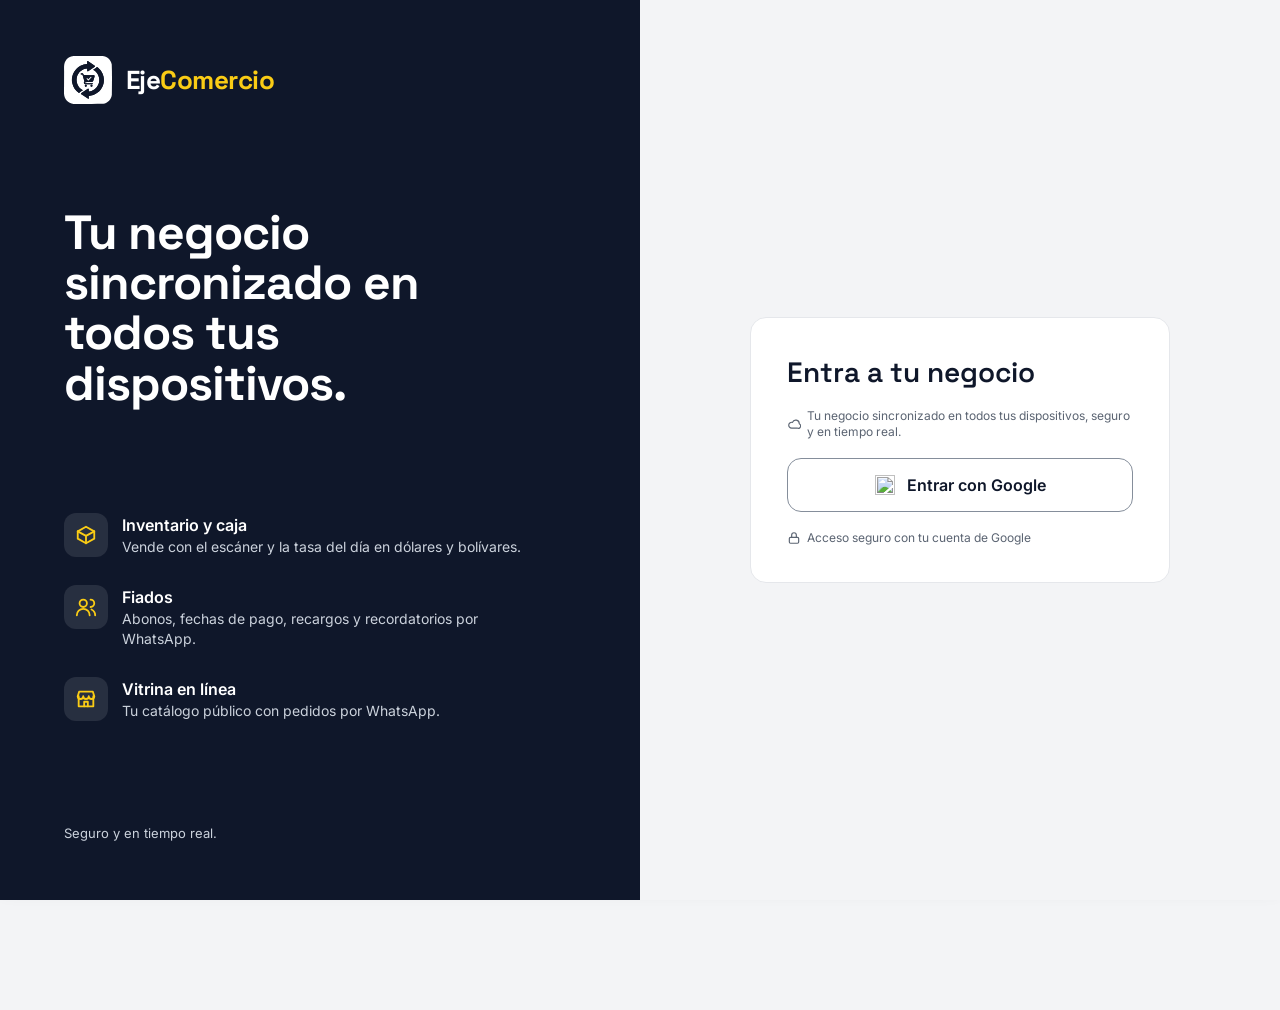
==== commit b40d5b52: "Fase 50 (v80.0): Clásico y Moderno Se descarta el modo Sencillo. El Clásico (predeterminado) recibe " ====
--- a/index.html
+++ b/index.html
@@ -8,10 +8,10 @@
     <link rel="apple-touch-icon" href="icon-192.png">
     <meta name="apple-mobile-web-app-status-bar-style" content="black-translucent">
 
-    <title>EjeComercio v78.2</title>
+    <title>EjeComercio v80.0</title>
 
     <!-- Fase 39: diseño «Mostrador» opcional, por dispositivo. Antes de pintar, para que no parpadee. -->
-    <script>var UI2 = false; try { UI2 = localStorage.getItem('inv_ui') === '2'; } catch (e) {} if (UI2) document.documentElement.classList.add('ui2');</script>
+    <script>var UI_MODE = null; try { UI_MODE = localStorage.getItem('inv_ui'); } catch (e) {} var UI2 = UI_MODE === '2'; if (UI2) document.documentElement.classList.add('ui2');</script>
 
     <!-- ?v=2: evita la copia opaca que guardó el Service Worker hasta la v62.0. Al cambiar de versión una librería, recalcular integrity. -->
     <script src="https://www.gstatic.com/firebasejs/10.8.0/firebase-app-compat.js?v=2" integrity="sha384-4gq9w/AGf72FXdNQ3Kn3EqWP7633NbCMjpYHt8YCZyXf23o2opcuAr4cif41tLrC" crossorigin="anonymous"></script>
@@ -42,9 +42,9 @@
     </div>
 
     <!-- Fase 39: símbolo del logo (versión clara, para fondos ink) -->
-    <svg data-ui="2" width="0" height="0" style="position:absolute" aria-hidden="true" focusable="false"><symbol id="ecMark" viewBox="0 0 910.38 908.17"><path fill="#fff" d="M182.32.5l545.55-.5c88.77,6.27,162.78,71.56,177.8,159.59,7.77,190.45,4.02,382.46,1.99,573.21-10.65,88.06-75.99,156.71-162.87,172.79-187.3,5.12-375.39.81-562.98,2.2C72.63,897.73-4.91,803.39.24,694.95l1.65-396.79c.27-66.44-9.62-139.8,23.97-200.21C57.45,41.13,117.5,4.99,182.32.5ZM440.07,238.24v44.35c0,6.19,11.95,9.91,16.57,4.38l126.7-85.46c5.81-5.38,5.77-13.26-.77-17.95-41.7-24.87-82.61-60.66-124.55-84.13-5.56-3.11-16.25-7.01-17.95,2.29-1.46,8,2.42,46.02-1.62,48.81-181.63,9.37-316.95,181.54-281.34,361.11,15.16,76.46,61.96,148.63,127.14,190.82,19.17-22.92,47.47-40.51,74.07-53.81l-37.33-24.37c-62.97-50.33-94.14-132.72-78.67-212.48,18.27-94.17,100.75-170.07,197.75-173.56ZM469.64,669.55v-44.35c0-3.98-12.81-8.88-16.95-4.76l-128.33,87.3c-3.7,3.2-2.93,8.51-2.21,12.78l138.22,91.24c4.26-.33,8.39-3.13,9.24-7.47,1.42-7.25-1.66-46.1.03-47.8,117.07-3.28,224.54-83.24,266.94-191.32,47.19-120.31,11.81-257.26-85.24-340.79-4.01-3.46-20.09-16.99-23.53-18.32-1.88-.73-3.23-1.48-5.13-.1-16.71,25.53-46.3,38.02-71.29,54.01,94.02,48.66,138.96,155.22,109.59,257.43-18.03,62.73-67.21,116.39-128.26,139.56-8.68,3.3-59.2,18.43-63.07,12.58ZM540.07,514.76h-137.39c-4.08,0-9.63-13.9,5.62-16.99,39.3-7.95,89.36-4.73,129.88-10.99,15.77-1.59,18.33-23.6,22.39-36.74,5.2-16.82,17.7-52.08,19.66-67.41,3.12-24.37-28.56-15.52-41.81-15.62-17.03-.13-33.52-.09-50.44,0-37.57.22-75.46.83-112.8-1.79-11.32-32.43-13.84-40.4-50.86-36.65-15.24,1.54-13.39,17.8.07,19.23,5.41.57,22.63-2,25.26,3.02l38.29,131.95c.15,1.68-6.87,7.11-8.31,10.67-7.43,18.38,1.19,37.71,21.31,40.44,42.88-3.65,93.79,4.86,135.69.04,15.14-1.74,14.16-16.9,3.44-19.17ZM408.3,546.47c-21.41,4.34-16.16,40.07,6.39,37.84,24.22-2.4,22.94-43.79-6.39-37.84ZM516.09,546.44c-19.6,4.49-16.91,40.44,7.55,37.13,26.36-3.58,20.27-43.5-7.55-37.13Z" /> <path fill="#0f172a" d="M440.07,238.24c-97,3.49-179.48,79.39-197.75,173.56-15.47,79.76,15.7,162.15,78.67,212.48l37.33,24.37c-26.6,13.3-54.9,30.88-74.07,53.81-65.18-42.19-111.97-114.36-127.14-190.82-35.61-179.57,99.7-351.74,281.34-361.11,4.05-2.79.16-40.81,1.62-48.81,1.7-9.3,12.39-5.4,17.95-2.29,41.95,23.47,82.86,59.26,124.55,84.13,6.54,4.69,6.57,12.57.77,17.95l-126.7,85.46c-4.62,5.53-16.57,1.81-16.57-4.38v-44.35Z" /> <path fill="#0f172a" d="M469.64,669.55c3.87,5.85,54.39-9.29,63.07-12.58,61.06-23.18,110.24-76.83,128.26-139.56,29.37-102.21-15.57-208.77-109.59-257.43,24.99-16,54.58-28.49,71.29-54.01,1.9-1.38,3.25-.63,5.13.1,3.43,1.33,19.51,14.87,23.53,18.32,97.04,83.54,132.43,220.49,85.24,340.79-42.39,108.08-149.86,188.04-266.94,191.32-1.68,1.7,1.39,40.55-.03,47.8-.85,4.34-4.98,7.15-9.24,7.47l-138.22-91.24c-.72-4.27-1.49-9.59,2.21-12.78l128.33-87.3c4.14-4.12,16.95.78,16.95,4.76v44.35Z" /> <path fill="#0f172a" d="M540.07,514.76c10.72,2.27,11.7,17.43-3.44,19.17-41.9,4.82-92.81-3.68-135.69-.04-20.12-2.73-28.74-22.06-21.31-40.44,1.44-3.57,8.46-8.99,8.31-10.67l-38.29-131.95c-2.63-5.02-19.85-2.45-25.26-3.02-13.46-1.43-15.32-17.69-.07-19.23,37.02-3.75,39.54,4.22,50.86,36.65,37.34,2.62,75.23,2.01,112.8,1.79,16.92-.1,33.42-.14,50.44,0,13.25.1,44.93-8.75,41.81,15.62-1.97,15.33-14.47,50.59-19.66,67.41-4.06,13.14-6.62,35.15-22.39,36.74-40.51,6.26-90.58,3.04-129.88,10.99-15.25,3.09-9.7,16.99-5.62,16.99h137.39ZM474.24,456.76l45.6-47.44c6.36-10.8-5.53-21.09-15.34-13.59-7.46,6.02-34.82,40.63-41.3,42.33-7.89,2.06-16.15-21.97-28.32-16.32-2.38,1.11-6.86,6.91-6.22,9.71,1.14,5.03,24.22,28.73,29.54,31.28,6.94,3.32,10.89-1.15,16.04-5.96Z" /> <path fill="#0f172a" d="M408.3,546.47c29.33-5.95,30.61,35.44,6.39,37.84-22.55,2.23-27.8-33.49-6.39-37.84Z" /> <path fill="#0f172a" d="M516.09,546.44c27.82-6.37,33.91,33.55,7.55,37.13-24.46,3.32-27.15-32.64-7.55-37.13Z" /> <path fill="#fff" d="M429.27,432.67c1.94,2.31,5.64,6.73,10.5,12.48,0,0,1.77,2.44,12.63,13.24.53.53,3.53,2.88,7.61,5.02.58.3,2.18,1.05,4.26.76,2.4-.33,4-2,4.57-2.59,2.83-2.95,23.13-23.89,51.09-52.95.45-.7,1.87-3.1,1.55-6.38-.35-3.53-2.47-5.69-3.04-6.24-.51-.52-3.28-3.24-7.61-3.19-3.35.03-5.66,1.7-6.39,2.28-19.83,20.66-34.2,35.77-36.49,38.22-1.78,1.9-3.55,3.8-3.55,3.8-1.04,1.12-1.98,2.13-2.8,3.01l-2.84-2.84c-.94-.94-1.88-1.88-2.82-2.82-4.18-4.18-8.37-8.37-12.55-12.55-.79-.46-3.8-2.07-7.56-1.26-2.24.48-3.78,1.61-4.56,2.28-.61.67-1.53,1.85-2.08,3.55-.92,2.85-.21,5.3.1,6.19Z" /> <rect fill="#0f172a" x="369.49" y="362.62" width="192.32" height="17.4" transform="translate(11.99 -14.56) rotate(1.81)" /></symbol></svg>
-
-    <div data-ui="2" id="loginOverlay" class="ui2-login">
+    <svg width="0" height="0" style="position:absolute" aria-hidden="true" focusable="false"><symbol id="ecMark" viewBox="0 0 910.38 908.17"><path fill="#fff" d="M182.32.5l545.55-.5c88.77,6.27,162.78,71.56,177.8,159.59,7.77,190.45,4.02,382.46,1.99,573.21-10.65,88.06-75.99,156.71-162.87,172.79-187.3,5.12-375.39.81-562.98,2.2C72.63,897.73-4.91,803.39.24,694.95l1.65-396.79c.27-66.44-9.62-139.8,23.97-200.21C57.45,41.13,117.5,4.99,182.32.5ZM440.07,238.24v44.35c0,6.19,11.95,9.91,16.57,4.38l126.7-85.46c5.81-5.38,5.77-13.26-.77-17.95-41.7-24.87-82.61-60.66-124.55-84.13-5.56-3.11-16.25-7.01-17.95,2.29-1.46,8,2.42,46.02-1.62,48.81-181.63,9.37-316.95,181.54-281.34,361.11,15.16,76.46,61.96,148.63,127.14,190.82,19.17-22.92,47.47-40.51,74.07-53.81l-37.33-24.37c-62.97-50.33-94.14-132.72-78.67-212.48,18.27-94.17,100.75-170.07,197.75-173.56ZM469.64,669.55v-44.35c0-3.98-12.81-8.88-16.95-4.76l-128.33,87.3c-3.7,3.2-2.93,8.51-2.21,12.78l138.22,91.24c4.26-.33,8.39-3.13,9.24-7.47,1.42-7.25-1.66-46.1.03-47.8,117.07-3.28,224.54-83.24,266.94-191.32,47.19-120.31,11.81-257.26-85.24-340.79-4.01-3.46-20.09-16.99-23.53-18.32-1.88-.73-3.23-1.48-5.13-.1-16.71,25.53-46.3,38.02-71.29,54.01,94.02,48.66,138.96,155.22,109.59,257.43-18.03,62.73-67.21,116.39-128.26,139.56-8.68,3.3-59.2,18.43-63.07,12.58ZM540.07,514.76h-137.39c-4.08,0-9.63-13.9,5.62-16.99,39.3-7.95,89.36-4.73,129.88-10.99,15.77-1.59,18.33-23.6,22.39-36.74,5.2-16.82,17.7-52.08,19.66-67.41,3.12-24.37-28.56-15.52-41.81-15.62-17.03-.13-33.52-.09-50.44,0-37.57.22-75.46.83-112.8-1.79-11.32-32.43-13.84-40.4-50.86-36.65-15.24,1.54-13.39,17.8.07,19.23,5.41.57,22.63-2,25.26,3.02l38.29,131.95c.15,1.68-6.87,7.11-8.31,10.67-7.43,18.38,1.19,37.71,21.31,40.44,42.88-3.65,93.79,4.86,135.69.04,15.14-1.74,14.16-16.9,3.44-19.17ZM408.3,546.47c-21.41,4.34-16.16,40.07,6.39,37.84,24.22-2.4,22.94-43.79-6.39-37.84ZM516.09,546.44c-19.6,4.49-16.91,40.44,7.55,37.13,26.36-3.58,20.27-43.5-7.55-37.13Z" /> <path fill="#0f172a" d="M440.07,238.24c-97,3.49-179.48,79.39-197.75,173.56-15.47,79.76,15.7,162.15,78.67,212.48l37.33,24.37c-26.6,13.3-54.9,30.88-74.07,53.81-65.18-42.19-111.97-114.36-127.14-190.82-35.61-179.57,99.7-351.74,281.34-361.11,4.05-2.79.16-40.81,1.62-48.81,1.7-9.3,12.39-5.4,17.95-2.29,41.95,23.47,82.86,59.26,124.55,84.13,6.54,4.69,6.57,12.57.77,17.95l-126.7,85.46c-4.62,5.53-16.57,1.81-16.57-4.38v-44.35Z" /> <path fill="#0f172a" d="M469.64,669.55c3.87,5.85,54.39-9.29,63.07-12.58,61.06-23.18,110.24-76.83,128.26-139.56,29.37-102.21-15.57-208.77-109.59-257.43,24.99-16,54.58-28.49,71.29-54.01,1.9-1.38,3.25-.63,5.13.1,3.43,1.33,19.51,14.87,23.53,18.32,97.04,83.54,132.43,220.49,85.24,340.79-42.39,108.08-149.86,188.04-266.94,191.32-1.68,1.7,1.39,40.55-.03,47.8-.85,4.34-4.98,7.15-9.24,7.47l-138.22-91.24c-.72-4.27-1.49-9.59,2.21-12.78l128.33-87.3c4.14-4.12,16.95.78,16.95,4.76v44.35Z" /> <path fill="#0f172a" d="M540.07,514.76c10.72,2.27,11.7,17.43-3.44,19.17-41.9,4.82-92.81-3.68-135.69-.04-20.12-2.73-28.74-22.06-21.31-40.44,1.44-3.57,8.46-8.99,8.31-10.67l-38.29-131.95c-2.63-5.02-19.85-2.45-25.26-3.02-13.46-1.43-15.32-17.69-.07-19.23,37.02-3.75,39.54,4.22,50.86,36.65,37.34,2.62,75.23,2.01,112.8,1.79,16.92-.1,33.42-.14,50.44,0,13.25.1,44.93-8.75,41.81,15.62-1.97,15.33-14.47,50.59-19.66,67.41-4.06,13.14-6.62,35.15-22.39,36.74-40.51,6.26-90.58,3.04-129.88,10.99-15.25,3.09-9.7,16.99-5.62,16.99h137.39ZM474.24,456.76l45.6-47.44c6.36-10.8-5.53-21.09-15.34-13.59-7.46,6.02-34.82,40.63-41.3,42.33-7.89,2.06-16.15-21.97-28.32-16.32-2.38,1.11-6.86,6.91-6.22,9.71,1.14,5.03,24.22,28.73,29.54,31.28,6.94,3.32,10.89-1.15,16.04-5.96Z" /> <path fill="#0f172a" d="M408.3,546.47c29.33-5.95,30.61,35.44,6.39,37.84-22.55,2.23-27.8-33.49-6.39-37.84Z" /> <path fill="#0f172a" d="M516.09,546.44c27.82-6.37,33.91,33.55,7.55,37.13-24.46,3.32-27.15-32.64-7.55-37.13Z" /> <path fill="#fff" d="M429.27,432.67c1.94,2.31,5.64,6.73,10.5,12.48,0,0,1.77,2.44,12.63,13.24.53.53,3.53,2.88,7.61,5.02.58.3,2.18,1.05,4.26.76,2.4-.33,4-2,4.57-2.59,2.83-2.95,23.13-23.89,51.09-52.95.45-.7,1.87-3.1,1.55-6.38-.35-3.53-2.47-5.69-3.04-6.24-.51-.52-3.28-3.24-7.61-3.19-3.35.03-5.66,1.7-6.39,2.28-19.83,20.66-34.2,35.77-36.49,38.22-1.78,1.9-3.55,3.8-3.55,3.8-1.04,1.12-1.98,2.13-2.8,3.01l-2.84-2.84c-.94-.94-1.88-1.88-2.82-2.82-4.18-4.18-8.37-8.37-12.55-12.55-.79-.46-3.8-2.07-7.56-1.26-2.24.48-3.78,1.61-4.56,2.28-.61.67-1.53,1.85-2.08,3.55-.92,2.85-.21,5.3.1,6.19Z" /> <rect fill="#0f172a" x="369.49" y="362.62" width="192.32" height="17.4" transform="translate(11.99 -14.56) rotate(1.81)" /></symbol></svg>
+
+    <div id="loginOverlay" class="ui2-login">
         <section class="ui2-login__hero">
             <p class="ui2-login__brand"><svg class="ui2-mark" aria-hidden="true" focusable="false"><use href="#ecMark"/></svg><span>Eje<b>Comercio</b></span></p>
             <p class="ui2-login__lead">Inventario, ventas y fiados de tu negocio, en dólares y bolívares.</p>
@@ -67,41 +67,6 @@
         </section>
     </div>
 
-    <div data-ui="1" id="loginOverlay"
-        class="fixed inset-0 z-[200] bg-slate-900 flex flex-col items-center justify-center p-4 transition-all duration-500 backdrop-blur-md">
-        <div
-            class="bg-white/95 backdrop-blur-xl p-8 rounded-3xl shadow-[0_0_40px_rgba(0,0,0,0.3)] max-w-sm w-full text-center border border-white/20 relative overflow-hidden">
-    
-            <div class="absolute top-0 left-0 w-full h-2 bg-gradient-to-r from-blue-500 via-indigo-500 to-purple-500"></div>
-    
-            <div
-                class="w-24 h-24 bg-indigo-50 rounded-full flex items-center justify-center mx-auto mb-6 shadow-inner ring-4 ring-white">
-                <i class="fa-solid fa-cloud text-5xl text-indigo-600"></i>
-            </div>
-    
-            <h1 class="text-3xl font-black text-slate-800 mb-2 tracking-tight">EjeComercio <span
-                    class="text-indigo-600">Cloud</span></h1>
-            <p class="text-slate-500 text-sm mb-8 font-medium leading-relaxed">Tu negocio sincronizado en todos tus
-                dispositivos, seguro y en tiempo real.</p>
-    
-            <button onclick="loginWithGoogle()"
-                class="group w-full bg-slate-900 text-white font-bold py-3.5 px-4 rounded-xl flex items-center justify-center gap-3 hover:bg-slate-800 transition-all shadow-lg hover:shadow-xl hover:-translate-y-0.5 active:scale-95 active:translate-y-0">
-                <div class="bg-white p-1 rounded-full w-6 h-6 flex items-center justify-center">
-                    <img src="https://www.gstatic.com/firebasejs/ui/2.0.0/images/auth/google.svg" class="w-4 h-4">
-                </div>
-                <span>Continuar con Google</span>
-                <i
-                    class="fa-solid fa-arrow-right opacity-0 group-hover:opacity-100 transition-opacity -ml-2 group-hover:ml-0"></i>
-            </button>
-    
-            <p id="loginStatus"
-                class="mt-6 text-xs font-bold text-indigo-500 hidden animate-pulse flex items-center justify-center gap-2">
-                <i class="fa-solid fa-circle-notch fa-spin"></i> Conectando...
-            </p>
-        </div>
-        <p class="text-slate-600 text-xs mt-8 font-mono opacity-50">Versión 45.0 • Secure Access</p>
-    </div>
-
     <div id="securityModal"
         class="modal-in fixed inset-0 z-[210] bg-slate-900/90 backdrop-blur-sm hidden flex items-center justify-center p-4 transition-opacity duration-300">
         <div
@@ -156,7 +121,7 @@
 
     <!-- Fase 39: armazón del diseño nuevo (mismos id y onclick que el actual) -->
     <aside data-ui="2" class="ec-sidenav ui2-sidenav" aria-label="Menú principal">
-        <div class="ec-sidenav__brand"><svg class="ui2-mark" style="width:34px;height:34px" aria-hidden="true" focusable="false"><use href="#ecMark"/></svg><span>Eje<b>Comercio</b></span><span class="ui2-ver">v78.2</span></div>
+        <div class="ec-sidenav__brand"><svg class="ui2-mark" style="width:34px;height:34px" aria-hidden="true" focusable="false"><use href="#ecMark"/></svg><span>Eje<b>Comercio</b></span><span class="ui2-ver">v80.0</span></div>
         <nav aria-label="Secciones" class="ec-sidenav__list">
             <button type="button" class="ec-sidenav__item" data-nav-tab="home" aria-current="page" onclick="switchTab('home')"><span data-icon="box"></span><span>Inventario</span></button>
             <button type="button" class="ec-sidenav__item" data-nav-tab="credits" onclick="switchTab('credits')"><span data-icon="users"></span><span>Fiados</span><span class="ec-sidenav__count hidden" data-credit-count>0</span></button>
@@ -172,7 +137,12 @@
 
     <header data-ui="2" class="ec-appbar ui2-appbar">
         <svg class="ui2-mark" role="img" aria-label="EjeComercio"><use href="#ecMark"/></svg>
-        <span class="ui2-ver ui2-ver--bar">v78.2</span>
+        <span class="ui2-ver ui2-ver--bar">v80.0</span>
+        <nav data-ui="2" id="mainNav" class="ec-nav ui2-bottomnav" aria-label="Secciones">
+            <button type="button" onclick="switchTab('home')" id="nav-btn-home" data-nav-tab="home" aria-current="page"><span id="nav-pill-home" data-icon="box" data-size="22" style="display:inline-flex"></span><span>Inventario</span></button>
+            <button type="button" onclick="switchTab('credits')" id="nav-btn-credits" data-nav-tab="credits"><span id="nav-pill-credits" data-icon="users" data-size="22" style="display:inline-flex"></span><span>Fiados</span><span id="creditBadge" class="ec-badge hidden">0</span></button>
+            <button type="button" onclick="switchTab('history')" id="nav-btn-history" data-nav-tab="history"><span id="nav-pill-history" data-icon="clock" data-size="22" style="display:inline-flex"></span><span>Historial</span></button>
+        </nav>
         <span id="ui2PageTitle" class="ui2-pagetitle">Inventario</span>
         <div class="ec-appbar__status ui2-status">
             <button type="button" id="catalogBadge" onclick="showCatalogDetail()" class="hidden" aria-label="Estado de la vitrina"></button>
@@ -199,13 +169,13 @@
                     <span style="flex: 1; min-width: 0"><span class="ec-menu__name" id="userNameDisplay">Usuario</span><span class="ec-menu__mail" id="userEmailDisplay">...</span></span>
                     <button type="button" id="userPlanChip" onclick="openMyPlan(); toggleUserMenu()">Gratis</button>
                 </div>
-                <button type="button" class="ec-menu__item" role="menuitem" onclick="openDashboard(); toggleUserMenu()"><span data-icon="chart"></span><span>Estadísticas</span></button>
-                <button type="button" class="ec-menu__item" role="menuitem" onclick="openProfitFromMenu(); toggleUserMenu()"><span data-icon="coins"></span><span>Ganancias</span><span class="ec-chip ec-chip--pro ec-menu__end">Pro</span></button>
-                <button type="button" class="ec-menu__item" role="menuitem" onclick="openMyPlan(); toggleUserMenu()"><span data-icon="crown"></span><span>Mi plan</span></button>
-                <button type="button" class="ec-menu__item" role="menuitem" onclick="toggleMenu('config'); toggleUserMenu()"><span data-icon="sliders"></span><span>Ajustes</span></button>
-                <button type="button" class="ec-menu__item" role="menuitem" onclick="exportInventoryPDF(); toggleUserMenu()"><span data-icon="download"></span><span>Exportar inventario (PDF)</span></button>
+                <button type="button" class="ec-menu__item" role="menuitem" onclick="openDashboard(); toggleUserMenu()"><span data-icon="chart" style="color:#6366f1"></span><span>Estadísticas</span></button>
+                <button type="button" class="ec-menu__item" role="menuitem" onclick="openProfitFromMenu(); toggleUserMenu()"><span data-icon="coins" style="color:#10b981"></span><span>Ganancias</span><span class="ec-chip ec-chip--pro ec-menu__end">Pro</span></button>
+                <button type="button" class="ec-menu__item" role="menuitem" onclick="openMyPlan(); toggleUserMenu()"><span data-icon="crown" style="color:#f59e0b"></span><span>Mi plan</span></button>
+                <button type="button" class="ec-menu__item" role="menuitem" onclick="toggleMenu('config'); toggleUserMenu()"><span data-icon="sliders" style="color:#9ca3af"></span><span>Ajustes</span></button>
+                <button type="button" class="ec-menu__item" role="menuitem" onclick="exportInventoryPDF(); toggleUserMenu()"><span data-icon="download" style="color:#f43f5e"></span><span>Exportar inventario (PDF)</span></button>
                 <div class="ec-menu__sep" role="separator"></div>
-                <button type="button" id="btnToggleDesign" class="ec-menu__item hidden" role="menuitem" onclick="toggleDesign()"><span data-icon="swap"></span><span>Volver al diseño anterior</span></button>
+                <button type="button" id="btnToggleDesign" class="ec-menu__item hidden" role="menuitem" onclick="toggleDesign()"><span data-icon="swap" style="color:#6366f1"></span><span>Cambiar al diseño Clásico</span></button>
                 <div class="ec-menu__sep" role="separator"></div>
                 <button type="button" id="btnAuthAction" role="menuitem" onclick="handleAuthAction()"><span data-icon="logout"></span><i id="iconAuthAction"></i><span id="textAuthAction">Iniciar Sesión</span></button>
             </div>
@@ -247,7 +217,7 @@
                     <span class="hidden md:inline text-slate-100">
                         Eje<span class="text-yellow-400">Comercio</span>
                     </span>
-                    <span class="text-xs bg-yellow-600 text-black px-1.5 rounded">v78.2</span>
+                    <span class="text-xs bg-yellow-600 text-black px-1.5 rounded">v80.0</span>
                 </h1>
                 <span id="customRateBadge" class="hidden text-[10px] bg-yellow-200 text-yellow-900 border border-yellow-400 px-2 py-0.5 rounded font-bold uppercase animate-pulse">
                     <i class="fa-solid fa-triangle-exclamation mr-1"></i>Personalizada
@@ -311,7 +281,7 @@
                             <i class="fa-solid fa-file-pdf text-rose-500 w-4 text-center"></i> Exportar inventario (PDF)
                         </button>
                         <button type="button" id="btnToggleDesign" onclick="toggleDesign()" class="hidden w-full text-left px-4 py-2.5 text-sm text-gray-700 hover:bg-blue-50 flex items-center gap-3 transition">
-                            <i class="fa-solid fa-wand-magic-sparkles text-indigo-500 w-4 text-center"></i> Probar el diseño nuevo
+                            <i class="fa-solid fa-wand-magic-sparkles text-indigo-500 w-4 text-center"></i> Probar el diseño Moderno
                         </button>
 
                         <div class="border-t border-gray-100 my-1"></div>
@@ -681,9 +651,22 @@
             </div>
 
             <div class="p-4 space-y-4 max-h-[80vh] overflow-y-auto">
+                <nav class="ui2-cfgnav" aria-label="Secciones de Ajustes"></nav>
+
+                <!-- Fase 50: pantalla Clásica o Moderna (sin data-ui: también en el diseño anterior) -->
+                <section data-cfg="view" class="bg-white rounded-2xl border border-slate-100 shadow-sm p-4">
+                    <div class="flex items-center gap-3 mb-3">
+                        <div class="bg-indigo-500 text-white w-10 h-10 rounded-2xl flex items-center justify-center shadow-md shrink-0"><i class="fa-solid fa-mobile-screen"></i></div>
+                        <div class="min-w-0"><h4 class="font-bold text-slate-800 leading-tight">Pantalla</h4><p class="text-[10px] text-slate-400 font-medium uppercase tracking-wide">Clásico o moderno</p></div>
+                    </div>
+                    <div id="uiModePicker" role="radiogroup" aria-label="Pantalla" class="space-y-2">
+                        <button type="button" role="radio" data-mode="1" aria-checked="false" onclick="setUiMode('1')" class="ui-mode-opt w-full text-left rounded-xl border border-slate-200 px-3 py-2.5"><b class="block text-sm text-slate-800">Clásico</b><span class="block text-xs text-slate-500">La pantalla de siempre, con lo de todos los días a la vista.</span></button>
+                        <button type="button" role="radio" data-mode="2" aria-checked="false" onclick="setUiMode('2')" class="ui-mode-opt w-full text-left rounded-xl border border-slate-200 px-3 py-2.5"><b class="block text-sm text-slate-800">Moderno</b><span class="block text-xs text-slate-500">Más funciones a la vista: menú lateral, cifras del mes y costos.</span></button>
+                    </div>
+                </section>
 
                 <!-- MI PLAN (Fase 30) -->
-                <section id="myPlanSection" class="bg-white rounded-2xl border border-slate-100 shadow-sm p-4">
+                <section id="myPlanSection" data-cfg="plan" class="bg-white rounded-2xl border border-slate-100 shadow-sm p-4">
                     <div class="flex items-center gap-3 mb-3">
                         <div class="bg-amber-500 text-white w-10 h-10 rounded-2xl flex items-center justify-center shadow-md shrink-0"><i class="fa-solid fa-crown"></i></div>
                         <div class="min-w-0"><h4 class="font-bold text-slate-800 leading-tight">Mi plan</h4><p class="text-[10px] text-slate-400 font-medium uppercase tracking-wide">Tu suscripción</p></div>
@@ -705,7 +688,7 @@
                 </section>
 
                 <!-- TASA DE CAMBIO -->
-                <section class="bg-white rounded-2xl border border-slate-100 shadow-sm p-4">
+                <section data-cfg="rate" class="bg-white rounded-2xl border border-slate-100 shadow-sm p-4">
                     <div class="flex items-center gap-3 mb-3">
                         <div class="bg-blue-600 text-white w-10 h-10 rounded-2xl flex items-center justify-center shadow-md shrink-0"><i class="fa-solid fa-coins"></i></div>
                         <div class="min-w-0"><h4 class="font-bold text-slate-800 leading-tight">Tasa de cambio</h4><p class="text-[10px] text-slate-400 font-medium uppercase tracking-wide">Con qué tasa se calculan los precios</p></div>
@@ -735,7 +718,7 @@
                 </section>
 
                 <!-- ALMACENAMIENTO -->
-                <section class="bg-white rounded-2xl border border-slate-100 shadow-sm p-4">
+                <section data-cfg="storage" class="bg-white rounded-2xl border border-slate-100 shadow-sm p-4">
                     <div class="flex items-center gap-3 mb-3">
                         <div class="bg-emerald-600 text-white w-10 h-10 rounded-2xl flex items-center justify-center shadow-md shrink-0"><i class="fa-solid fa-database"></i></div>
                         <div class="min-w-0"><h4 class="font-bold text-slate-800 leading-tight">Almacenamiento</h4><p class="text-[10px] text-slate-400 font-medium uppercase tracking-wide">Nube y copias de seguridad</p></div>
@@ -789,7 +772,7 @@
                 </section>
 
                 <!-- SEGURIDAD -->
-                <section class="bg-white rounded-2xl border border-slate-100 shadow-sm p-4">
+                <section data-cfg="security" class="bg-white rounded-2xl border border-slate-100 shadow-sm p-4">
                     <div class="flex items-center gap-3 mb-3">
                         <div class="bg-indigo-600 text-white w-10 h-10 rounded-2xl flex items-center justify-center shadow-md shrink-0"><i class="fa-solid fa-user-shield"></i></div>
                         <div class="min-w-0"><h4 class="font-bold text-slate-800 leading-tight">Seguridad</h4><p class="text-[10px] text-slate-400 font-medium uppercase tracking-wide">PIN y cifrado</p></div>
@@ -829,7 +812,7 @@
                 </section>
 
                 <!-- FIADOS -->
-                <section class="bg-white rounded-2xl border border-slate-100 shadow-sm p-4">
+                <section data-cfg="fiados" class="bg-white rounded-2xl border border-slate-100 shadow-sm p-4">
                     <div class="flex items-center gap-3 mb-3">
                         <div class="bg-orange-500 text-white w-10 h-10 rounded-2xl flex items-center justify-center shadow-md shrink-0"><i class="fa-solid fa-file-invoice-dollar"></i></div>
                         <div class="min-w-0"><h4 class="font-bold text-slate-800 leading-tight">Fiados</h4><p class="text-[10px] text-slate-400 font-medium uppercase tracking-wide">Cómo se calcula la deuda si los precios cambian</p></div>
@@ -853,7 +836,7 @@
                 </section>
 
                 <!-- FACTURACIÓN -->
-                <section class="bg-white rounded-2xl border border-slate-100 shadow-sm p-4">
+                <section data-cfg="billing" class="bg-white rounded-2xl border border-slate-100 shadow-sm p-4">
                     <div class="flex items-center gap-3 mb-3">
                         <div class="bg-sky-600 text-white w-10 h-10 rounded-2xl flex items-center justify-center shadow-md shrink-0"><i class="fa-solid fa-receipt"></i></div>
                         <div class="min-w-0"><h4 class="font-bold text-slate-800 leading-tight">Facturación</h4><p class="text-[10px] text-slate-400 font-medium uppercase tracking-wide">Qué se entrega al cliente</p></div>
@@ -884,7 +867,7 @@
                 </section>
 
                 <!-- VITRINA -->
-                <section class="bg-white rounded-2xl border border-slate-100 shadow-sm p-4">
+                <section data-cfg="catalog" class="bg-white rounded-2xl border border-slate-100 shadow-sm p-4">
                     <div class="flex items-center gap-3 mb-3">
                         <div class="bg-pink-600 text-white w-10 h-10 rounded-2xl flex items-center justify-center shadow-md shrink-0"><i class="fa-solid fa-store"></i></div>
                         <div class="min-w-0 flex-1"><h4 class="font-bold text-slate-800 leading-tight">Vitrina <span id="catalogProTag" class="hidden align-middle text-[10px] font-bold bg-amber-100 text-amber-800 border border-amber-200 rounded px-1.5 py-0.5">Pro</span></h4><p class="text-[10px] text-slate-400 font-medium uppercase tracking-wide">Catálogo público con pedidos por WhatsApp</p></div>
@@ -1005,7 +988,7 @@
                 </section>
 
                 <!-- ZONA DE LIMPIEZA -->
-                <details class="group bg-white rounded-2xl border border-red-100 shadow-sm overflow-hidden">
+                <details data-cfg="danger" class="group bg-white rounded-2xl border border-red-100 shadow-sm overflow-hidden">
                     <summary class="flex items-center justify-between gap-3 p-4 cursor-pointer select-none list-none [&::-webkit-details-marker]:hidden bg-red-50">
                         <span class="flex items-center gap-3 min-w-0">
                             <span class="bg-red-600 text-white w-10 h-10 rounded-2xl flex items-center justify-center shadow-md shrink-0"><i class="fa-solid fa-triangle-exclamation"></i></span>
@@ -1821,12 +1804,6 @@
         </div>
     </div>
 
-    <nav data-ui="2" id="mainNav" class="ec-nav ui2-bottomnav" aria-label="Secciones">
-        <button type="button" onclick="switchTab('home')" id="nav-btn-home" data-nav-tab="home" aria-current="page"><span id="nav-pill-home" data-icon="box" data-size="22" style="display:inline-flex"></span><span>Inventario</span></button>
-        <button type="button" onclick="switchTab('credits')" id="nav-btn-credits" data-nav-tab="credits"><span id="nav-pill-credits" data-icon="users" data-size="22" style="display:inline-flex"></span><span>Fiados</span><span id="creditBadge" class="ec-badge hidden">0</span></button>
-        <button type="button" onclick="switchTab('history')" id="nav-btn-history" data-nav-tab="history"><span id="nav-pill-history" data-icon="clock" data-size="22" style="display:inline-flex"></span><span>Historial</span></button>
-    </nav>
-
     <nav data-ui="1" class="fixed bottom-0 left-0 w-full bg-slate-50 border-t border-slate-200 h-20 pb-2 z-40 rounded-t-[2rem] shadow-[0_-5px_15px_rgba(0,0,0,0.05)] flex justify-around items-center px-2 transition-transform duration-300"
         id="mainNav">
     
@@ -2022,7 +1999,7 @@
                         <h1 class="ui2-inv__title ui2-mob-only">Inventario</h1>
                         <div class="ui2-inv__count"><span id="ui2ProdCount">0</span> productos</div>
                     </div>
-                    <button type="button" class="ec-btn ec-btn--secondary ui2-inv__calc" onclick="openCalculator()" aria-label="Calculadora de precios" title="Calculadora de precios"><span data-icon="calc" data-size="18"></span><span class="ui2-xl-only">Calculadora</span></button>
+                    <button type="button" class="ec-btn ec-btn--secondary ui2-inv__calc" onclick="openCalculator()" aria-label="Calculadora de precios" title="Calculadora de precios"><span data-icon="calc" data-size="18"></span><span class="ui2-xl-only">Calcular precio</span></button>
                     <button type="button" class="ec-btn ec-btn--secondary ui2-desk-only ui2-inv__pdf" onclick="exportInventoryPDF()" aria-label="Exportar PDF"><span data-icon="download" data-size="18"></span><span class="ui2-xl-only">Exportar PDF</span></button>
                     <button type="button" class="ec-btn ec-btn--primary ui2-inv__new" onclick="ui2NewProduct()"><span data-icon="plus" data-size="18"></span><span>Nuevo<span class="ui2-xl-only"> producto</span></span></button>
                 </div>
@@ -2195,7 +2172,7 @@
                         </div>
                         <div id="totalPendingDebt" class="ui2-debtcard__total">0.00</div>
                         <div class="ui2-debtcard__stats"><span id="ui2CreditStats"></span> · a favor <span id="totalClientBalances">0.00</span></div>
-                        <div class="ui2-debtcard__month"><span class="ec-overline">COBRADO ESTE MES</span><b data-month-total>0.00</b><span class="ui2-debtcard__stats">ventas y abonos</span></div>
+                        <div class="ui2-debtcard__month"><span data-icon="wallet" data-size="16" aria-hidden="true"></span><span class="ec-overline">COBRADO ESTE MES</span><b data-month-total>0.00</b><span class="ui2-debtcard__stats">ventas y abonos</span></div>
                         <button type="button" class="ec-btn ec-btn--soft ui2-debtcard__btn" onclick="openBulkRemind()"><i class="fa-brands fa-whatsapp" aria-hidden="true"></i>Recordar a los atrasados <span class="ec-chip ec-chip--pro">Pro</span></button>
                     </section>
 
@@ -2303,18 +2280,8 @@
                 </div>
             </div>
             
-            <button data-ui="1" id="fabCart" onclick="toggleCartModal(true)"
-                class="fixed bottom-24 right-4 w-14 h-14 bg-indigo-600 text-white rounded-full shadow-lg shadow-indigo-300 flex items-center justify-center transition-all hover:scale-110 active:scale-95 z-40 hidden animate-bounce-in hover:bg-indigo-700">
-
-                <i class="fa-solid fa-cart-shopping text-xl"></i>
-
-                <div id="cartBadge"
-                    class="absolute -top-1 -right-1 bg-red-500 text-white text-[10px] font-bold w-5 h-5 rounded-full border-2 border-indigo-600 flex items-center justify-center hidden shadow-sm">
-                    0</div>
-            </button>
-
             <!-- Fase 40: barra del carrito (móvil) del diseño nuevo -->
-            <button data-ui="2" id="fabCart" type="button" onclick="toggleCartModal(true)" class="ui2-cartbar hidden" data-count="0" aria-label="Ver la venta y cobrar">
+            <button id="fabCart" type="button" onclick="toggleCartModal(true)" class="ui2-cartbar hidden" data-count="0" aria-label="Ver la venta y cobrar">
                 <span class="ui2-cartbar__txt">
                     <span class="ec-cartbar__meta"><span id="ui2CartCount">0 productos</span> · <span id="ui2CartBs">Bs 0.00</span></span>
                     <span class="ec-cartbar__total" id="ui2CartUsd">$0.00</span>
--- a/css/ui2.css
+++ b/css/ui2.css
@@ -7,7 +7,7 @@
 /* ===== Tokens (tokens.json del sistema Mostrador) ===== */
 :root {
   --ink: #0f172a; --on-ink-muted: #cbd2dc; --on-ink-subtle: rgba(255,255,255,0.10); --on-ink-line: rgba(255,255,255,0.16);
-  --bg: #f6f7f9; --surface: #ffffff; --surface-muted: #f1f2f4; --segmented-track: #e9ebef;
+  --bg: #f3f4f6; --surface: #ffffff; --surface-muted: #f1f2f4; --segmented-track: #e9ebef;
   --border: #e5e7eb; --border-input: #858e9b; --text: #0f172a; --text-muted: #5b6472;
   --primary: #4f46e5; --primary-hover: #4338ca; --primary-soft: #eef0ff; --primary-ink: #312e81;
   --brand-yellow: #facc15;
@@ -444,9 +444,13 @@
 
 /* Barra del carrito en móvil */
 .ui2-cartbar:not(.hidden) { display: flex; }
-html.ui2 .ui2-cartbar { position: fixed; left: 12px; right: 12px; bottom: calc(84px + env(safe-area-inset-bottom)); z-index: 39; align-items: center; gap: 12px; padding: 10px 10px 10px 16px; border: 0; border-radius: var(--radius-lg); background: var(--ink); color: #ffffff; text-align: left; cursor: pointer; font-family: var(--font-sans); }
+/* Fase 50: la barra vale en los dos diseños; en el Clásico va sobre la barra de abajo (h-20) */
+.ui2-cartbar { position: fixed; left: 12px; right: 12px; bottom: calc(84px + env(safe-area-inset-bottom)); z-index: 39; align-items: center; gap: 12px; padding: 10px 10px 10px 16px; border: 0; border-radius: var(--radius-lg); background: var(--ink); color: #ffffff; text-align: left; cursor: pointer; font-family: var(--font-sans); }
 .ui2-cartbar__txt { flex: 1; display: flex; flex-direction: column; }
-html.ui2 #fabCart[data-count="0"] { display: none; }
+#fabCart[data-count="0"] { display: none; }
+html:not(.ui2) .ui2-cartbar { bottom: calc(92px + env(safe-area-inset-bottom)); }
+html:not(.ui2) body[data-cart="1"] main { padding-bottom: 150px; }
+@media (min-width: 768px) { html:not(.ui2) .ui2-cartbar { left: 50%; right: auto; width: min(560px, calc(100% - 24px)); transform: translateX(-50%); } }
 
 /* Título de página: oculto en móvil */
 .ui2-pagetitle { display: none; }
@@ -468,15 +472,15 @@
   .ui2-prow { padding: 12px 16px; }
 
   /* Barra superior clara con el título de la página */
-  html.ui2 .ui2-appbar { min-height: 64px; box-sizing: border-box; background: var(--surface); color: var(--text); border-bottom: 1px solid var(--border); }
+  html.ui2 .ui2-appbar { min-height: 64px; box-sizing: border-box; background: var(--ink); color: #ffffff; border-bottom: 0; }
   html.ui2 .ui2-ver--bar { display: none; }
-  html.ui2 .ui2-pagetitle { display: block; margin-right: auto; font: 600 22px/28px var(--font-display); color: var(--text); }
+  html.ui2 .ui2-pagetitle { display: block; margin-right: auto; font: 600 22px/28px var(--font-display); color: #ffffff; }
   html.ui2 .ui2-status { flex: 0 1 auto; }
-  html.ui2 .ui2-rate__label { color: var(--text-muted); }
-  html.ui2 #displayRate { color: var(--text); }
-  html.ui2 #refreshRateBtn { color: var(--text-muted); }
-  html.ui2 #rateBox { border-color: var(--border); }
-  html.ui2 #statusDot { border-color: var(--surface); }
+  html.ui2 .ui2-rate__label { color: var(--on-ink-muted); }
+  html.ui2 #displayRate { color: #ffffff; }
+  html.ui2 #refreshRateBtn { color: var(--on-ink-muted); }
+  html.ui2 #rateBox { border-color: var(--on-ink-line); }
+  html.ui2 #statusDot { border-color: var(--ink); }
   html.ui2 #catalogBadge, html.ui2 #ordersBadge { background: var(--ink); border-color: var(--ink); }
 
   /* Venta: panel fijo a la derecha, solo en Inventario */
@@ -589,21 +593,11 @@
 html.ui2 .modal-bg:not([data-ui="2"]) > div:not(.ui2-cart) h2:not(:where(#receiptCanvas,#fiscalCanvas,#receiptCanvas *,#fiscalCanvas *)), html.ui2 .modal-bg:not([data-ui="2"]) > div:not(.ui2-cart) h3:not(:where(#receiptCanvas,#fiscalCanvas,#receiptCanvas *,#fiscalCanvas *)) { font-family: var(--font-display); }
 html.ui2 .modal-bg:not([data-ui="2"]) > div:not(.ui2-cart) :is(.text-gray-400,.text-gray-500,.text-gray-600,.text-slate-400,.text-slate-500):not(:where(#receiptCanvas,#fiscalCanvas,#receiptCanvas *,#fiscalCanvas *)) { color: var(--text-muted); }
 html.ui2 .modal-bg:not([data-ui="2"]) > div:not(.ui2-cart) :is(.text-gray-700,.text-gray-800,.text-gray-900,.text-slate-700,.text-slate-800):not(:where(#receiptCanvas,#fiscalCanvas,#receiptCanvas *,#fiscalCanvas *)) { color: var(--text); }
-html.ui2 .modal-bg:not([data-ui="2"]) > div:not(.ui2-cart) button:is(.bg-blue-600,.bg-indigo-600,.bg-slate-800,.bg-slate-900):not(:where(#receiptCanvas,#fiscalCanvas,#receiptCanvas *,#fiscalCanvas *)) { background: var(--primary); color: #fff; }
-html.ui2 .modal-bg:not([data-ui="2"]) > div:not(.ui2-cart) button:is(.bg-blue-600,.bg-indigo-600,.bg-slate-800,.bg-slate-900):not(:where(#receiptCanvas,#fiscalCanvas,#receiptCanvas *,#fiscalCanvas *)):hover { background: var(--primary-hover); }
-html.ui2 .modal-bg:not([data-ui="2"]) > div:not(.ui2-cart) button.bg-green-600:not(:where(#receiptCanvas,#fiscalCanvas,#receiptCanvas *,#fiscalCanvas *)) { background: var(--success); color: #fff; }
-html.ui2 .modal-bg:not([data-ui="2"]) > div:not(.ui2-cart) button:is(.bg-red-600,.bg-red-500):not(:where(#receiptCanvas,#fiscalCanvas,#receiptCanvas *,#fiscalCanvas *)) { background: var(--danger); color: #fff; }
-html.ui2 .modal-bg:not([data-ui="2"]) > div:not(.ui2-cart) button:is(.bg-red-50,.bg-red-100):not(:where(#receiptCanvas,#fiscalCanvas,#receiptCanvas *,#fiscalCanvas *)) { background: var(--danger-soft); color: var(--danger); }
-html.ui2 .modal-bg:not([data-ui="2"]) > div:not(.ui2-cart) button:is(.bg-gray-100,.bg-gray-200,.bg-slate-100):not(:where(#receiptCanvas,#fiscalCanvas,#receiptCanvas *,#fiscalCanvas *)) { background: var(--surface); border: 1px solid var(--border); color: var(--text); }
 html.ui2 .modal-bg:not([data-ui="2"]) > div:not(.ui2-cart) button:is(.bg-blue-600,.bg-indigo-600,.bg-slate-800,.bg-slate-900,.bg-green-600,.bg-red-600,.bg-red-500,.bg-red-50,.bg-red-100,.bg-gray-100,.bg-gray-200,.bg-slate-100):not(:where(#receiptCanvas,#fiscalCanvas,#receiptCanvas *,#fiscalCanvas *)) { border-radius: var(--radius-md); font-weight: 600; }
 html.ui2 .modal-bg:not([data-ui="2"]) > div:not(.ui2-cart) button:is(.w-full,.flex-1):is(.bg-blue-600,.bg-indigo-600,.bg-slate-800,.bg-slate-900,.bg-green-600,.bg-red-600,.bg-red-500,.bg-red-50,.bg-red-100,.bg-gray-100,.bg-gray-200,.bg-slate-100):not(:where(#receiptCanvas,#fiscalCanvas,#receiptCanvas *,#fiscalCanvas *)) { min-height: var(--tap-min); }
 html.ui2 .modal-bg:not([data-ui="2"]) > div:not(.ui2-cart) :is(input:not([type=checkbox],[type=radio],[type=range],[type=file],[type=color]),select,textarea):not(:where(#receiptCanvas,#fiscalCanvas,#receiptCanvas *,#fiscalCanvas *)) { border: 1px solid var(--border-input); border-radius: var(--radius-md); }
 html.ui2 .modal-bg:not([data-ui="2"]) > div:not(.ui2-cart) :is(input:not([type=checkbox],[type=radio],[type=range],[type=file],[type=color]),select):not(:where(#receiptCanvas,#fiscalCanvas,#receiptCanvas *,#fiscalCanvas *)) { min-height: 44px; }
 html.ui2 .modal-bg:not([data-ui="2"]) > div:not(.ui2-cart) :is(input,select,textarea):not(:where(#receiptCanvas,#fiscalCanvas,#receiptCanvas *,#fiscalCanvas *)):focus { outline: 2px solid var(--primary); outline-offset: 1px; box-shadow: none; }
-html.ui2 .modal-bg:not([data-ui="2"]) > div:not(.ui2-cart) .rounded-full.bg-blue-100:not(:where(#receiptCanvas,#fiscalCanvas,#receiptCanvas *,#fiscalCanvas *)), html.ui2 .modal-bg:not([data-ui="2"]) > div:not(.ui2-cart) .rounded-full.bg-indigo-100:not(:where(#receiptCanvas,#fiscalCanvas,#receiptCanvas *,#fiscalCanvas *)) { background: var(--primary-soft); color: var(--primary); }
-html.ui2 .modal-bg:not([data-ui="2"]) > div:not(.ui2-cart) .rounded-full.bg-green-100:not(:where(#receiptCanvas,#fiscalCanvas,#receiptCanvas *,#fiscalCanvas *)) { background: var(--success-soft); color: var(--success); }
-html.ui2 .modal-bg:not([data-ui="2"]) > div:not(.ui2-cart) .rounded-full.bg-red-100:not(:where(#receiptCanvas,#fiscalCanvas,#receiptCanvas *,#fiscalCanvas *)) { background: var(--danger-soft); color: var(--danger); }
-html.ui2 .modal-bg:not([data-ui="2"]) > div:not(.ui2-cart) .rounded-full.bg-yellow-100:not(:where(#receiptCanvas,#fiscalCanvas,#receiptCanvas *,#fiscalCanvas *)) { background: var(--warning-soft); color: var(--warning); }
 @media (max-width: 639px) {
   html.ui2 .modal-bg.items-end:not([data-ui="2"]) > div:not(.ui2-cart) { border-radius: 20px 20px 0 0; }
 }
@@ -737,64 +731,92 @@
   html.ui2 .ui2-prodsheet .ui2-cart__body { display: grid; grid-template-columns: repeat(2, minmax(0, 1fr)); grid-auto-flow: dense; align-items: start; gap: 12px; }
   html.ui2 .ui2-prodsheet .ui2-cart__body > section:nth-of-type(1) { grid-column: 1; }
   html.ui2 .ui2-prodsheet .ui2-cart__body > section:nth-of-type(2) { grid-column: 1; }
-  html.ui2 .ui2-prodsheet .ui2-cart__body > section:nth-of-type(3) { grid-column: 2; grid-row: 1 / span 2; }
-  html.ui2 .ui2-prodsheet .ui2-cart__body > section:nth-of-type(4) { grid-column: 2; }
+  html.ui2 .ui2-prodsheet .ui2-cart__body > section:nth-of-type(3) { grid-column: 2; grid-row: 1 / span 2; align-self: stretch; }
+  html.ui2 .ui2-prodsheet .ui2-cart__body > section:nth-of-type(4) { grid-column: 1 / -1; grid-row: 3; }
+}
+
+/* Fase 47: el índice de Ajustes solo existe en horizontal (ver más abajo); en vertical se ven todas las secciones */
+.ui2-cfgnav { display: none; }
+.ui2-cfghead__chev { display: none; }
+/* Fase 47b: en vertical (teléfono) las secciones de Ajustes se pliegan a su cabecera; tocarla las abre */
+@media not all and (min-width: 900px) and (orientation: landscape) {
+  .ui2-cfghead { cursor: pointer; -webkit-tap-highlight-color: transparent; }
+  .ui2-cfghead__chev { display: flex; margin-left: auto; flex-shrink: 0; width: 32px; height: 32px; border-radius: 50%; align-items: center; justify-content: center; background: var(--bg); color: var(--text-muted); transition: transform .25s; }
+  section.is-fold > .ui2-cfghead { margin-bottom: 0; }
+  section.is-fold > .ui2-cfghead .ui2-cfghead__chev { transform: rotate(-90deg); }
+  section.is-fold > :not(.ui2-cfghead) { display: none !important; }
+}
+@media (min-width: 900px) and (max-width: 1099px) and (orientation: landscape) {
+  #configModal > div > div:nth-child(2) { grid-template-columns: 220px minmax(0, 1fr) !important; }
+  .ui2-cfgnav__tx small { display: none; }
 }
 
 /* ===== Fase 45: ventanas en pantallas horizontales (tableta y PC): más anchas, en dos columnas y al alto visible (dvh) ===== */
 @media (min-width: 900px) and (orientation: landscape) {
   /* A. Regla general: la caja cabe en el alto visible y nada se corta */
-  html.ui2 .modal-bg:not([data-ui="2"]):not(#cartModal):not(#inventoryContainer), html.ui2 #conflictModal { padding: 16px; }
-  html.ui2 .modal-bg:not([data-ui="2"]):not(#cartModal):not(#inventoryContainer) > div:not(.ui2-cart), html.ui2 #conflictModal > div { max-height: calc(100dvh - 32px); }
-  html.ui2 .modal-bg:not([data-ui="2"]):not(#cartModal):not(#inventoryContainer) > div:not(.ui2-cart):not(.flex-col), html.ui2 #conflictModal > div { overflow-y: auto; }
-  html.ui2 .modal-bg .max-h-\[90vh\] { max-height: min(90dvh, calc(100dvh - 32px)); }
-  html.ui2 .modal-bg .max-h-\[85vh\] { max-height: min(85dvh, calc(100dvh - 32px)); }
-  html.ui2 .modal-bg .max-h-\[80vh\] { max-height: 80dvh; }
-  html.ui2 .modal-bg .max-h-\[75vh\] { max-height: 75dvh; }
+  .modal-bg:not([data-ui="2"]):not(#cartModal):not(#inventoryContainer), #conflictModal { padding: 16px; }
+  .modal-bg:not([data-ui="2"]):not(#cartModal):not(#inventoryContainer) > div:not(.ui2-cart), #conflictModal > div { max-height: calc(100dvh - 32px); }
+  .modal-bg:not([data-ui="2"]):not(#cartModal):not(#inventoryContainer) > div:not(.ui2-cart):not(.flex-col), #conflictModal > div { overflow-y: auto; }
+  .modal-bg .max-h-\[90vh\] { max-height: min(90dvh, calc(100dvh - 32px)); }
+  .modal-bg .max-h-\[85vh\] { max-height: min(85dvh, calc(100dvh - 32px)); }
+  .modal-bg .max-h-\[80vh\] { max-height: 80dvh; }
+  .modal-bg .max-h-\[75vh\] { max-height: 75dvh; }
 
   /* B. Ventanas altas: la caja en columna (cabecera fija) y el cuerpo en dos columnas que desplaza solo si no cabe */
-  html.ui2 :is(#configModal, #fiscalConfigModal, #receiptConfigPanel) > div { display: flex; flex-direction: column; overflow: hidden; }
-  html.ui2 :is(#configModal, #fiscalConfigModal, #receiptConfigPanel) > div > div:first-child { flex-shrink: 0; }
-  html.ui2 :is(#configModal, #fiscalConfigModal, #receiptConfigPanel, #calculatorModal) > div > div:nth-child(2) { flex: 1 1 auto; min-height: 0; max-height: none; overflow-y: auto; display: grid; grid-template-columns: repeat(2, minmax(0, 1fr)); align-items: start; gap: 16px; }
-  html.ui2 :is(#configModal, #fiscalConfigModal, #receiptConfigPanel, #calculatorModal) > div > div:nth-child(2) > * { margin: 0; }
-  /* Ajustes: secciones de alto muy distinto; en grid quedan huecos. Columnas equilibradas sin alto fijo (desplaza la caja, la cabecera queda pegada arriba), así no desbordan hacia el lado */
-  html.ui2 #configModal > div { max-width: 960px; display: block; overflow-y: auto; }
-  html.ui2 #configModal > div > div:first-child { position: sticky; top: 0; z-index: 2; }
-  html.ui2 #configModal > div > div:nth-child(2) { display: block; overflow: visible; columns: 2; column-gap: 16px; }
-  html.ui2 #configModal > div > div:nth-child(2) > * { break-inside: avoid; margin: 0 0 16px; }
-  html.ui2 #configModal > div > div:nth-child(2) > details { column-span: all; margin-bottom: 0; }
-  html.ui2 #fiscalConfigModal > div { max-width: 760px; }
-  html.ui2 #fiscalConfigModal > div > div:nth-child(2) > :is(div:first-child, button) { grid-column: 1 / -1; }
-  html.ui2 #receiptConfigPanel > div { max-width: 760px; }
-  html.ui2 #receiptConfigPanel > div > div:nth-child(2) > div:first-child { grid-row: span 2; }
-  html.ui2 #receiptConfigPanel > div > div:nth-child(2) > button { grid-column: 1 / -1; }
+  :is(#configModal, #fiscalConfigModal, #receiptConfigPanel) > div { display: flex; flex-direction: column; overflow: hidden; }
+  :is(#configModal, #fiscalConfigModal, #receiptConfigPanel) > div > div:first-child { flex-shrink: 0; }
+  :is(#fiscalConfigModal, #receiptConfigPanel, #calculatorModal) > div > div:nth-child(2) { flex: 1 1 auto; min-height: 0; max-height: none; overflow-y: auto; display: grid; grid-template-columns: repeat(2, minmax(0, 1fr)); align-items: start; gap: 16px; }
+  :is(#fiscalConfigModal, #receiptConfigPanel, #calculatorModal) > div > div:nth-child(2) > * { margin: 0; }
+  /* Fase 47: Ajustes en dos paneles (como Android en tableta): categorías a la izquierda, solo la elegida a la derecha. Alto fijo: no salta al cambiar de sección */
+  #configModal > div { max-width: 960px; height: min(calc(100dvh - 32px), 760px); } /* el max-height lo fija la regla A, más fuerte */
+  #configModal > div > div:nth-child(2) { flex: 1 1 auto; min-height: 0; max-height: none; display: grid; grid-template-columns: 260px minmax(0, 1fr); grid-template-rows: minmax(0, 1fr); gap: 0; padding: 0; overflow: hidden; }
+  #configModal > div > div:nth-child(2) > * { margin: 0; }
+  #configModal [data-cfg]:not(.is-on) { display: none; }
+  #configModal [data-cfg].is-on { grid-column: 2; grid-row: 1; min-height: 0; overflow-y: auto; padding: 20px; border: 0; border-radius: 0; box-shadow: none; }
+  #configModal details[data-cfg].is-on { padding: 0; }
+  #configModal details[data-cfg].is-on > summary { pointer-events: none; } /* en dos paneles queda siempre abierta */
+  #configModal details[data-cfg].is-on > summary > span:last-child { display: none; }
+  .ui2-cfgnav { display: flex; flex-direction: column; gap: 4px; grid-column: 1; grid-row: 1; min-height: 0; overflow-y: auto; padding: 12px; background: var(--surface); border-right: 1px solid var(--border); }
+  .ui2-cfgnav button { display: flex; align-items: center; gap: 12px; min-height: 56px; padding: 8px 10px; border-radius: 14px; text-align: left; color: var(--text); }
+  .ui2-cfgnav button:hover { background: var(--bg); }
+  .ui2-cfgnav button[aria-current] { background: var(--primary-soft); color: var(--primary); }
+  .ui2-cfgnav__ic { flex-shrink: 0; width: 36px; height: 36px; border-radius: 50%; display: flex; align-items: center; justify-content: center; background: var(--bg); }
+  .ui2-cfgnav__tx { min-width: 0; display: flex; flex-direction: column; line-height: 1.2; }
+  .ui2-cfgnav__tx b { font-size: 14px; }
+  .ui2-cfgnav__tx small { font-size: 11px; color: var(--text-muted); white-space: nowrap; overflow: hidden; text-overflow: ellipsis; }
+  .ui2-cfgnav button[data-key="danger"] { color: var(--danger); }
+  #fiscalConfigModal > div { max-width: 760px; }
+  #fiscalConfigModal > div > div:nth-child(2) > :is(div:first-child, button) { grid-column: 1 / -1; }
+  #receiptConfigPanel > div { max-width: 760px; }
+  #receiptConfigPanel > div > div:nth-child(2) > div:first-child { grid-row: span 2; }
+  #receiptConfigPanel > div > div:nth-child(2) > button { grid-column: 1 / -1; }
   /* Calculadora: datos a la izquierda, resultado a la derecha; el pie abajo */
-  html.ui2 #calculatorModal > div { max-width: 720px; }
-  html.ui2 #calculatorModal > div > div:nth-child(2) > div:not(:last-child) { grid-column: 1; }
-  html.ui2 #calculatorModal > div > div:nth-child(2) > div:last-child { grid-column: 2; grid-row: 1 / span 3; align-self: stretch; display: flex; flex-direction: column; justify-content: center; }
+  #calculatorModal > div { max-width: 720px; }
+  #calculatorModal > div > div:nth-child(2) > div:not(:last-child) { grid-column: 1; }
+  #calculatorModal > div > div:nth-child(2) > div:last-child { grid-column: 2; grid-row: 1 / span 3; align-self: stretch; display: flex; flex-direction: column; justify-content: center; }
   /* Estadísticas: más ancha; tarjetas en 4 columnas */
-  html.ui2 #dashboardModal > div { max-width: 960px; }
-  html.ui2 #dashboardModal #statsCards { grid-template-columns: repeat(4, minmax(0, 1fr)); }
+  #dashboardModal > div { max-width: 960px; }
+  #dashboardModal #statsCards { grid-template-columns: repeat(4, minmax(0, 1fr)); }
   /* Ventas: gráfica a la izquierda y «más vendidos» a la derecha; botones debajo de cada uno */
-  html.ui2 #dashSales:not(.hidden) { display: grid; grid-template-columns: minmax(0, 3fr) minmax(0, 2fr); align-items: start; gap: 12px 16px; }
-  html.ui2 #dashSales > * { margin: 0; }
-  html.ui2 #dashSales > :is(:first-child, #statsCards) { grid-column: 1 / -1; }
-  html.ui2 #dashSales > #statsTop { grid-column: 2; grid-row: 3 / span 2; }
+  #dashSales:not(.hidden) { display: grid; grid-template-columns: minmax(0, 3fr) minmax(0, 2fr); align-items: start; gap: 12px 16px; }
+  #dashSales > * { margin: 0; }
+  #dashSales > :is(:first-child, #statsCards) { grid-column: 1 / -1; }
+  #dashSales > #statsTop { grid-column: 2; grid-row: 3 / span 2; }
   /* Conflicto: los dos bloques lado a lado */
-  html.ui2 #conflictModal > div { max-width: 900px; display: grid; grid-template-columns: repeat(2, minmax(0, 1fr)); }
-  html.ui2 #conflictModal > div > div:first-of-type { display: flex; flex-direction: column; justify-content: center; }
+  #conflictModal > div { max-width: 900px; display: grid; grid-template-columns: repeat(2, minmax(0, 1fr)); }
+  #conflictModal > div > div:first-of-type { display: flex; flex-direction: column; justify-content: center; }
 
   /* C. Recibo y factura: vista previa a la izquierda (sin tocar #receiptCanvas ni #fiscalCanvas), opciones y acciones a la derecha */
-  html.ui2 :is(#receiptModal, #fiscalReceiptModal) > div { max-width: 820px; display: grid; grid-template-columns: auto minmax(320px, 1fr); grid-template-rows: auto 1fr auto; }
-  html.ui2 :is(#receiptModal, #fiscalReceiptModal) > div > div:first-child { grid-column: 1 / -1; }
-  html.ui2 :is(#receiptScrollArea, #fiscalReceiptScrollArea) { grid-column: 1; grid-row: 2 / span 2; margin-top: 0; min-width: 344px; }
-  html.ui2 :is(#receiptModal, #fiscalReceiptModal) > div > div:nth-child(2) { grid-column: 2; grid-row: 2; align-self: start; max-height: 100%; min-height: 0; overflow-y: auto; margin: 12px; }
-  html.ui2 :is(#receiptModal, #fiscalReceiptModal) > div > div:last-child { grid-column: 2; grid-row: 3; }
+  :is(#receiptModal, #fiscalReceiptModal) > div { max-width: 820px; display: grid; grid-template-columns: auto minmax(320px, 1fr); grid-template-rows: auto 1fr auto; }
+  :is(#receiptModal, #fiscalReceiptModal) > div > div:first-child { grid-column: 1 / -1; }
+  :is(#receiptScrollArea, #fiscalReceiptScrollArea) { grid-column: 1; grid-row: 2 / span 2; margin-top: 0; min-width: 344px; }
+  :is(#receiptModal, #fiscalReceiptModal) > div > div:nth-child(2) { grid-column: 2; grid-row: 2; align-self: start; max-height: 100%; min-height: 0; overflow-y: auto; margin: 12px; }
+  :is(#receiptModal, #fiscalReceiptModal) > div > div:last-child { grid-column: 2; grid-row: 3; }
 
   /* D. Listas: más anchas, sin dos columnas */
-  html.ui2 :is(#ordersModal, #creditHistoryModal, #clientModal, #clientPickModal, #multiPayModal, #guidedReceiptModal) > div { max-width: 640px; }
-  html.ui2 #editCreditModal > .ui2-editcredit { max-width: 560px; }
-  html.ui2 #costsModal > div { max-width: 720px; }
+  :is(#ordersModal, #creditHistoryModal, #clientModal, #clientPickModal, #multiPayModal, #guidedReceiptModal) > div { max-width: 640px; }
+  #editCreditModal > .ui2-editcredit { max-width: 560px; }
+  #costsModal > div { max-width: 720px; }
 }
 
 /* ===== Fase 46: retoques del diseño Mostrador (tableta y fiados) ===== */
@@ -858,3 +880,46 @@
   html.ui2 body:not([data-tab="home"]) #posContainer { display: grid; grid-template-columns: repeat(2, minmax(0, 1fr)); align-items: start; gap: 16px; }
   html.ui2 body:not([data-tab="home"]) #posContainer > :is(.ui2-cart__main, .ui2-cart__side) { display: flex; flex-direction: column; gap: 12px; min-width: 0; }
 }
+
+/* ===== v78.2: ajustes tras probar la v78.1 en la tableta ===== */
+/* App instalada (standalone/fullscreen): no hay barra del navegador que suba y baje, así que se usa el alto real (con svh sobraba una franja abajo) */
+@media (min-width: 1024px) and (display-mode: standalone), (min-width: 1024px) and (display-mode: fullscreen) {
+  html.ui2 .ui2-sidenav { height: 100dvh; }
+  html.ui2 body[data-tab="home"] #cartModal, html.ui2 body[data-tab="home"] #cartModal.hidden { height: calc(100dvh - 64px); }
+}
+/* Carrito: icono junto al título y papelera en «Vaciar» */
+.ui2-cart__ic { display: inline-flex; flex-shrink: 0; color: var(--text-muted); }
+.ui2-cart__clear { display: inline-flex; align-items: center; gap: 6px; }
+/* Tableta en vertical: el carrito como ventana aprovecha la pantalla (en Inventario de escritorio sigue siendo el panel) */
+@media (min-width: 640px) and (orientation: portrait) {
+  html.ui2 #cartModal > .ui2-cart { max-width: 640px; height: 86dvh; max-height: 86dvh; }
+}
+
+/* ===== Fase 48: tableta en vertical ===== */
+/* D. «Por cobrar»: los botones no estiran la fila del rótulo (todos los tamaños) */
+.ui2-debtcard { position: relative; }
+.ui2-debtcard__tools { position: absolute; top: 14px; right: 14px; }
+/* E. Billetera de «Cobrado este mes» */
+.ui2-debtcard__month [data-icon] { align-self: center; display: inline-flex; color: var(--success); }
+/* H. Carrito: sin hueco con productos y «Total $» en la línea de los $ («Editar fiado» mantiene su center) */
+.ui2-card.ui2-cartlist:has(.ui2-crow) { min-height: 0; }
+.ui2-cart__totals { align-items: flex-start; }
+.ui2-cart__totals #cartTotalLabel { line-height: 28px; }
+.ui2-cart__bs { margin-top: 4px; }
+@media (min-width: 640px) and (orientation: portrait) {
+  /* A. Estado de la vitrina junto a la Tasa */
+  html.ui2 .ui2-status { justify-content: flex-end; }
+  /* B. «Calcular precio» con texto */
+  .ui2-inv__head > .ui2-inv__calc { width: auto; padding: 0 14px; }
+  .ui2-inv__calc .ui2-xl-only { display: inline; }
+  /* F. Historial y Tasa de fiados con texto */
+  html.ui2 .ui2-debtcard__tools span.ui2-desk-only { display: inline !important; }
+  .ui2-debtcard__tools .ec-iconbtn { width: auto; padding: 0 12px; gap: 6px; font: 600 14px var(--font-sans); }
+  /* G. «Recordar a los atrasados» a todo el ancho */
+  .ui2-debtcard__btn { align-self: stretch; justify-content: center; }
+}
+/* C. «Ordenar» en la fila de los filtros (a 640 px, con «Poner costos», los chips no caben) */
+@media (min-width: 720px) and (orientation: portrait) {
+  .ui2-inv__filters { flex-wrap: nowrap; }
+  .ui2-inv__filters > .ui2-chips { flex: 1 1 0; }
+}
